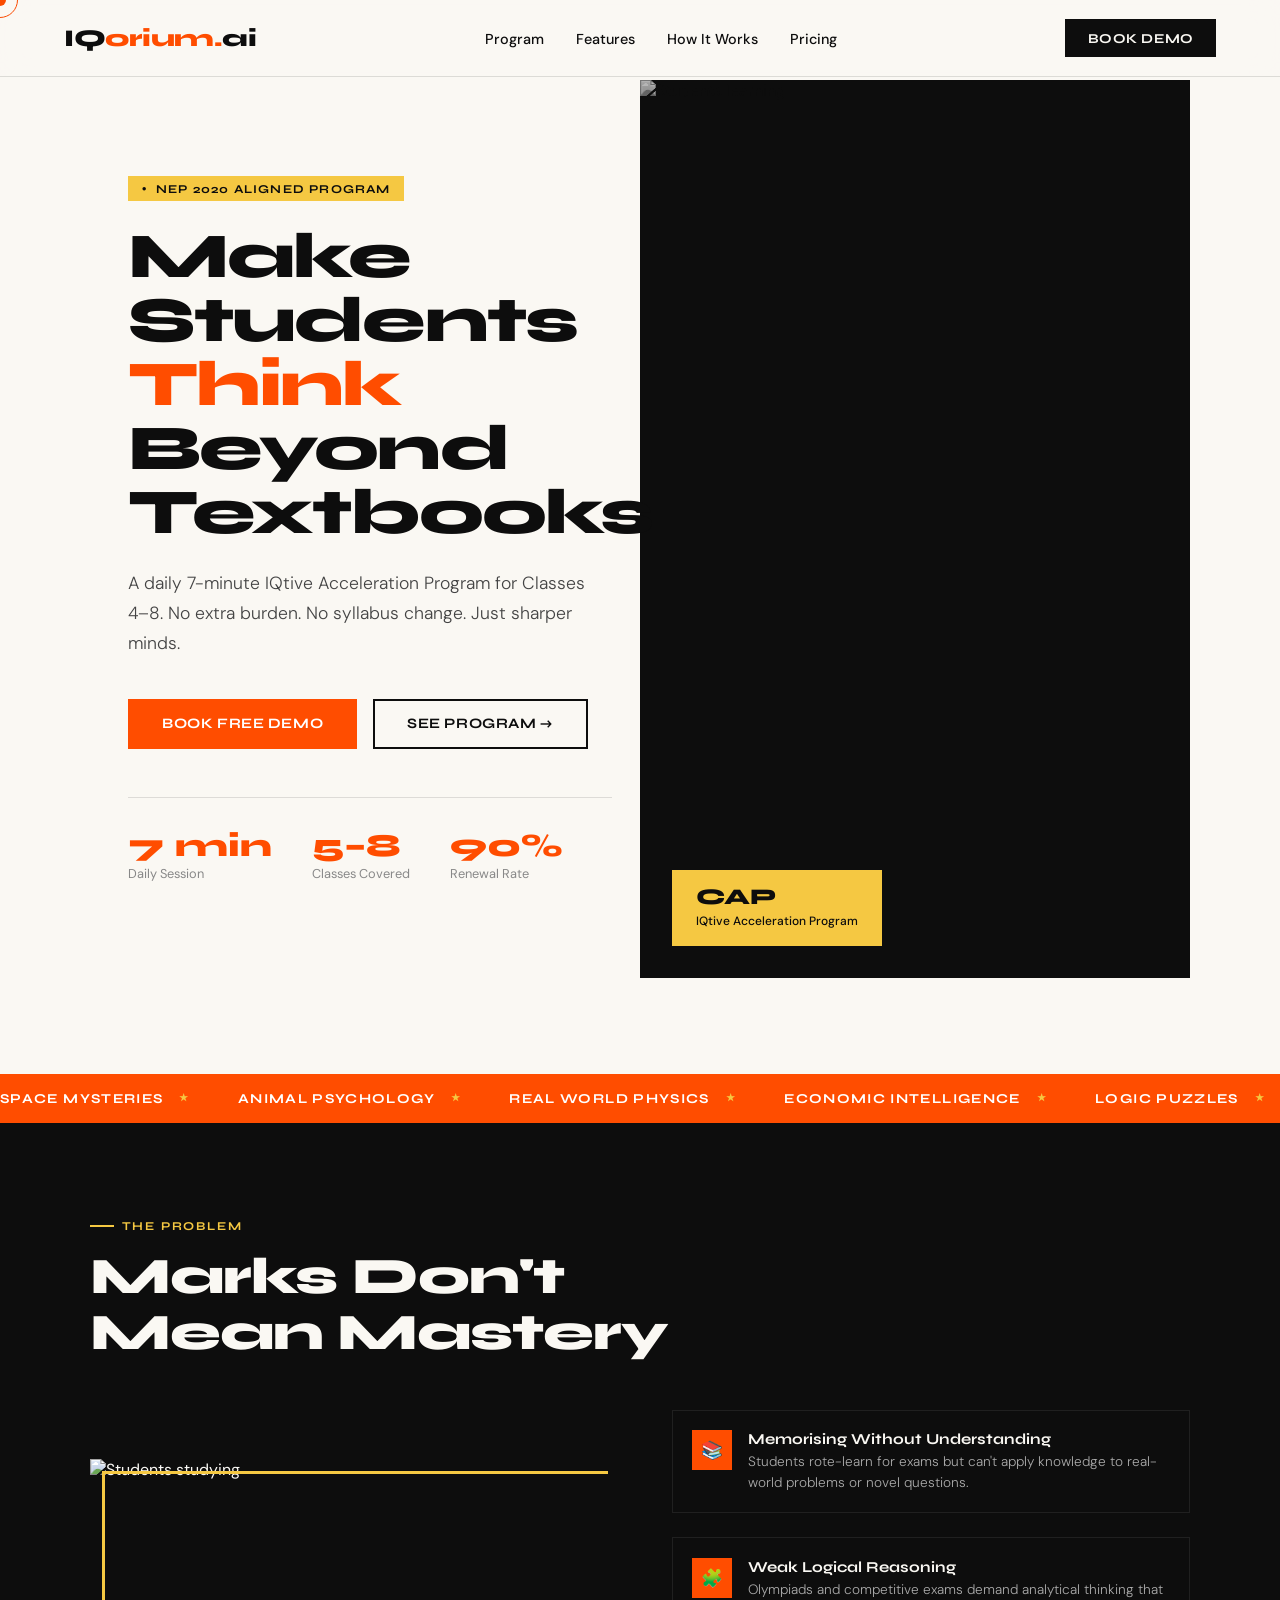
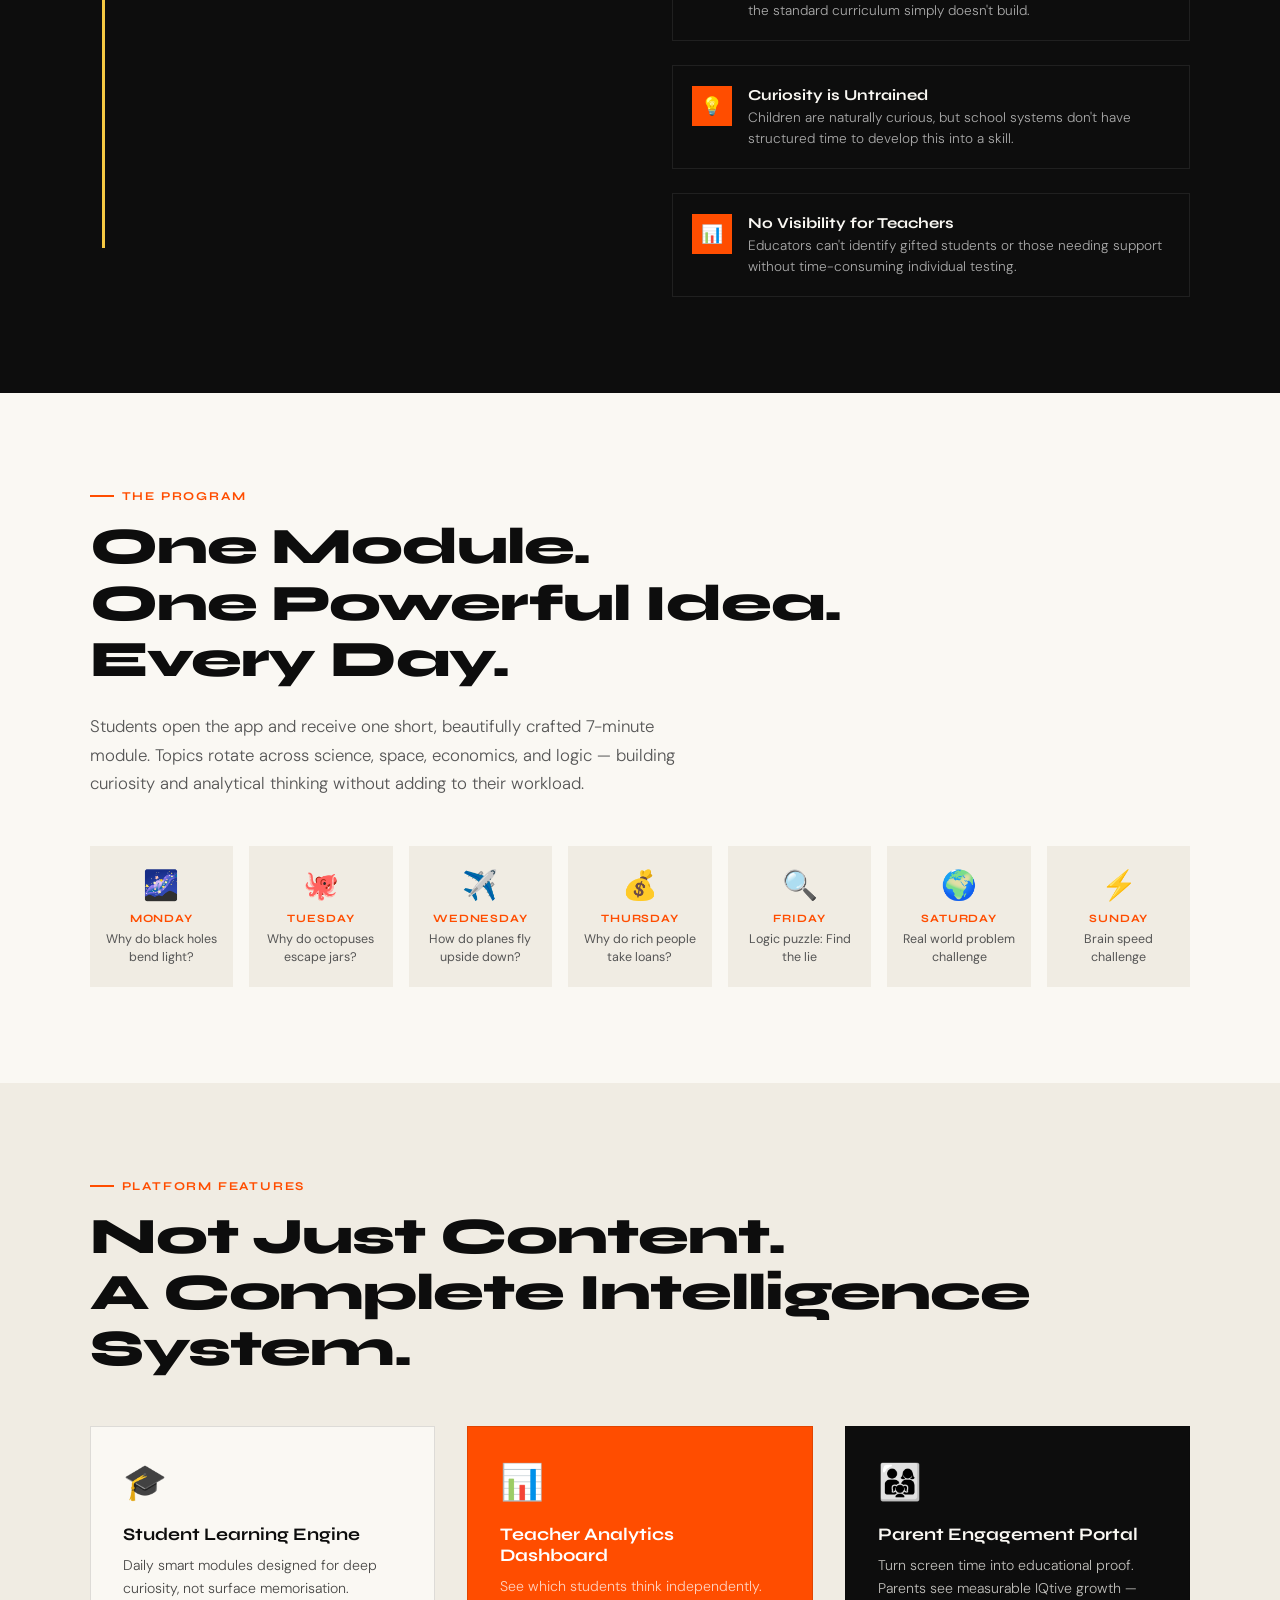
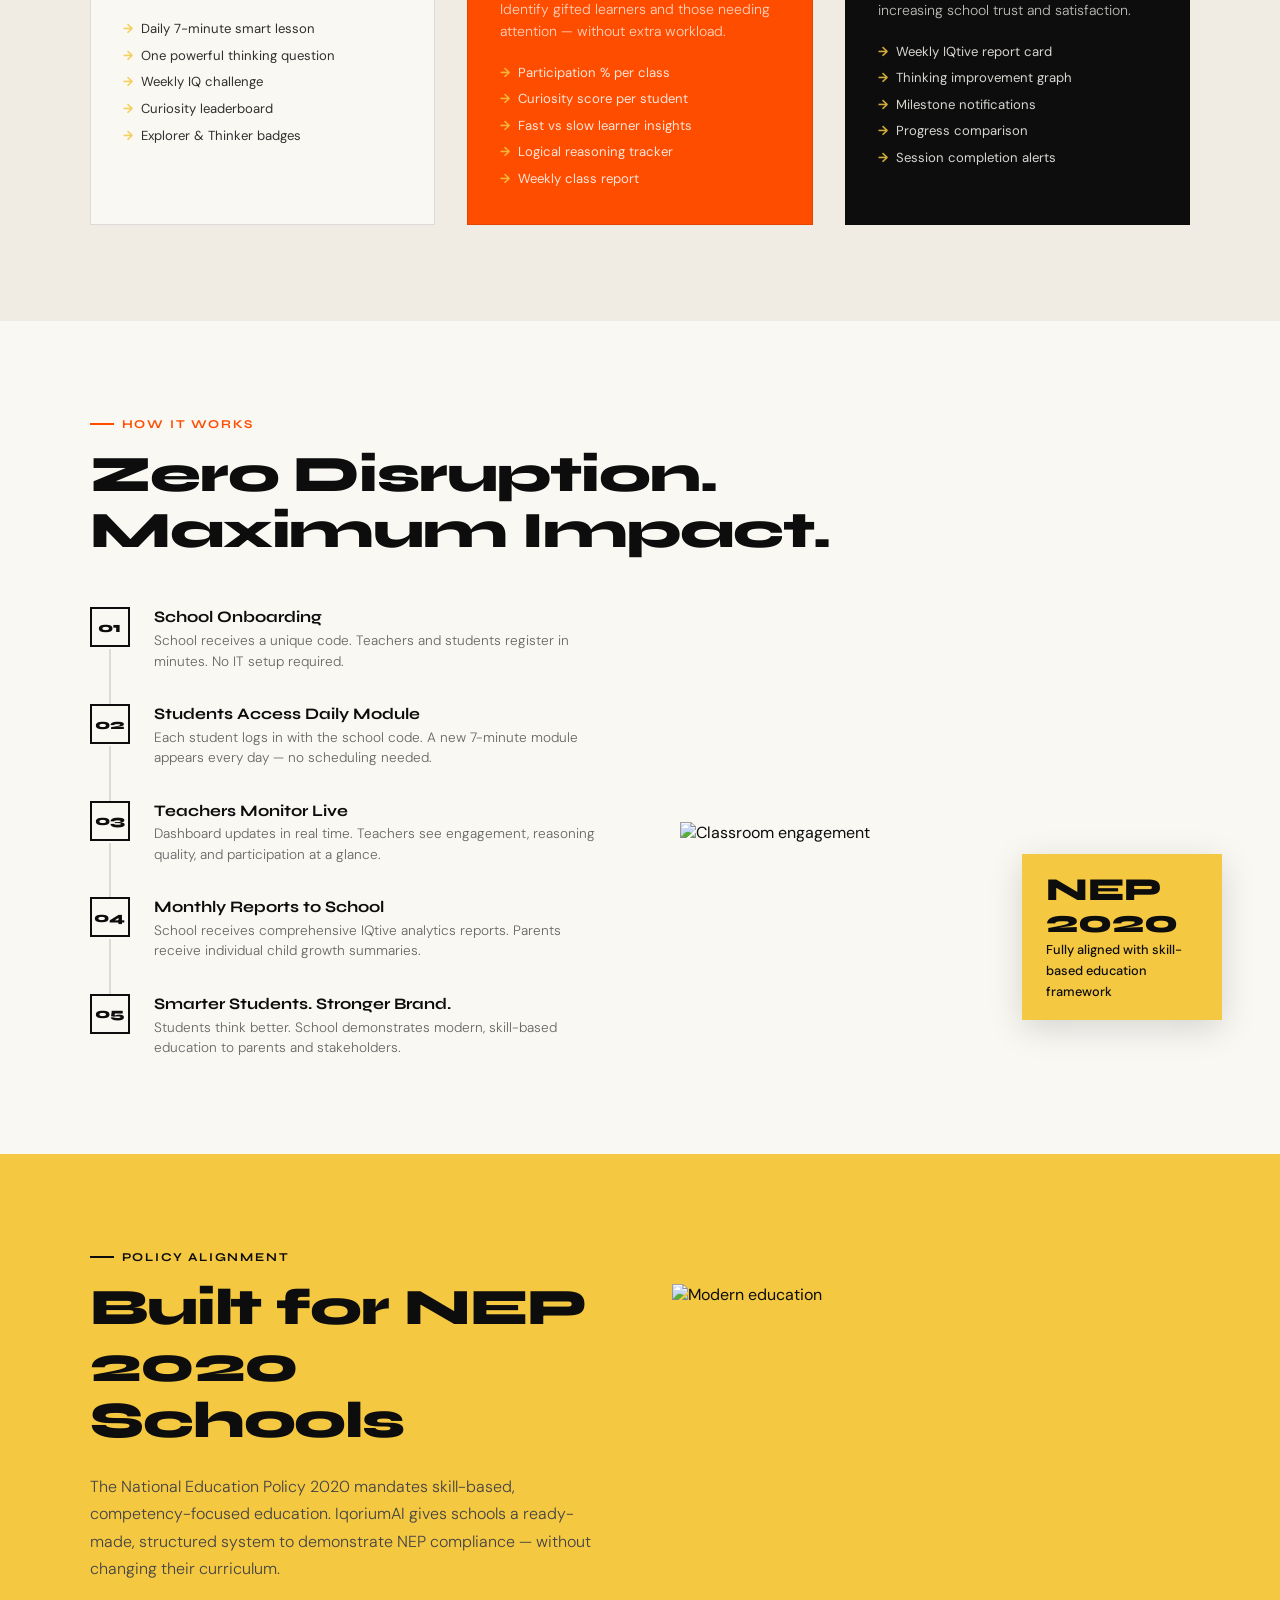
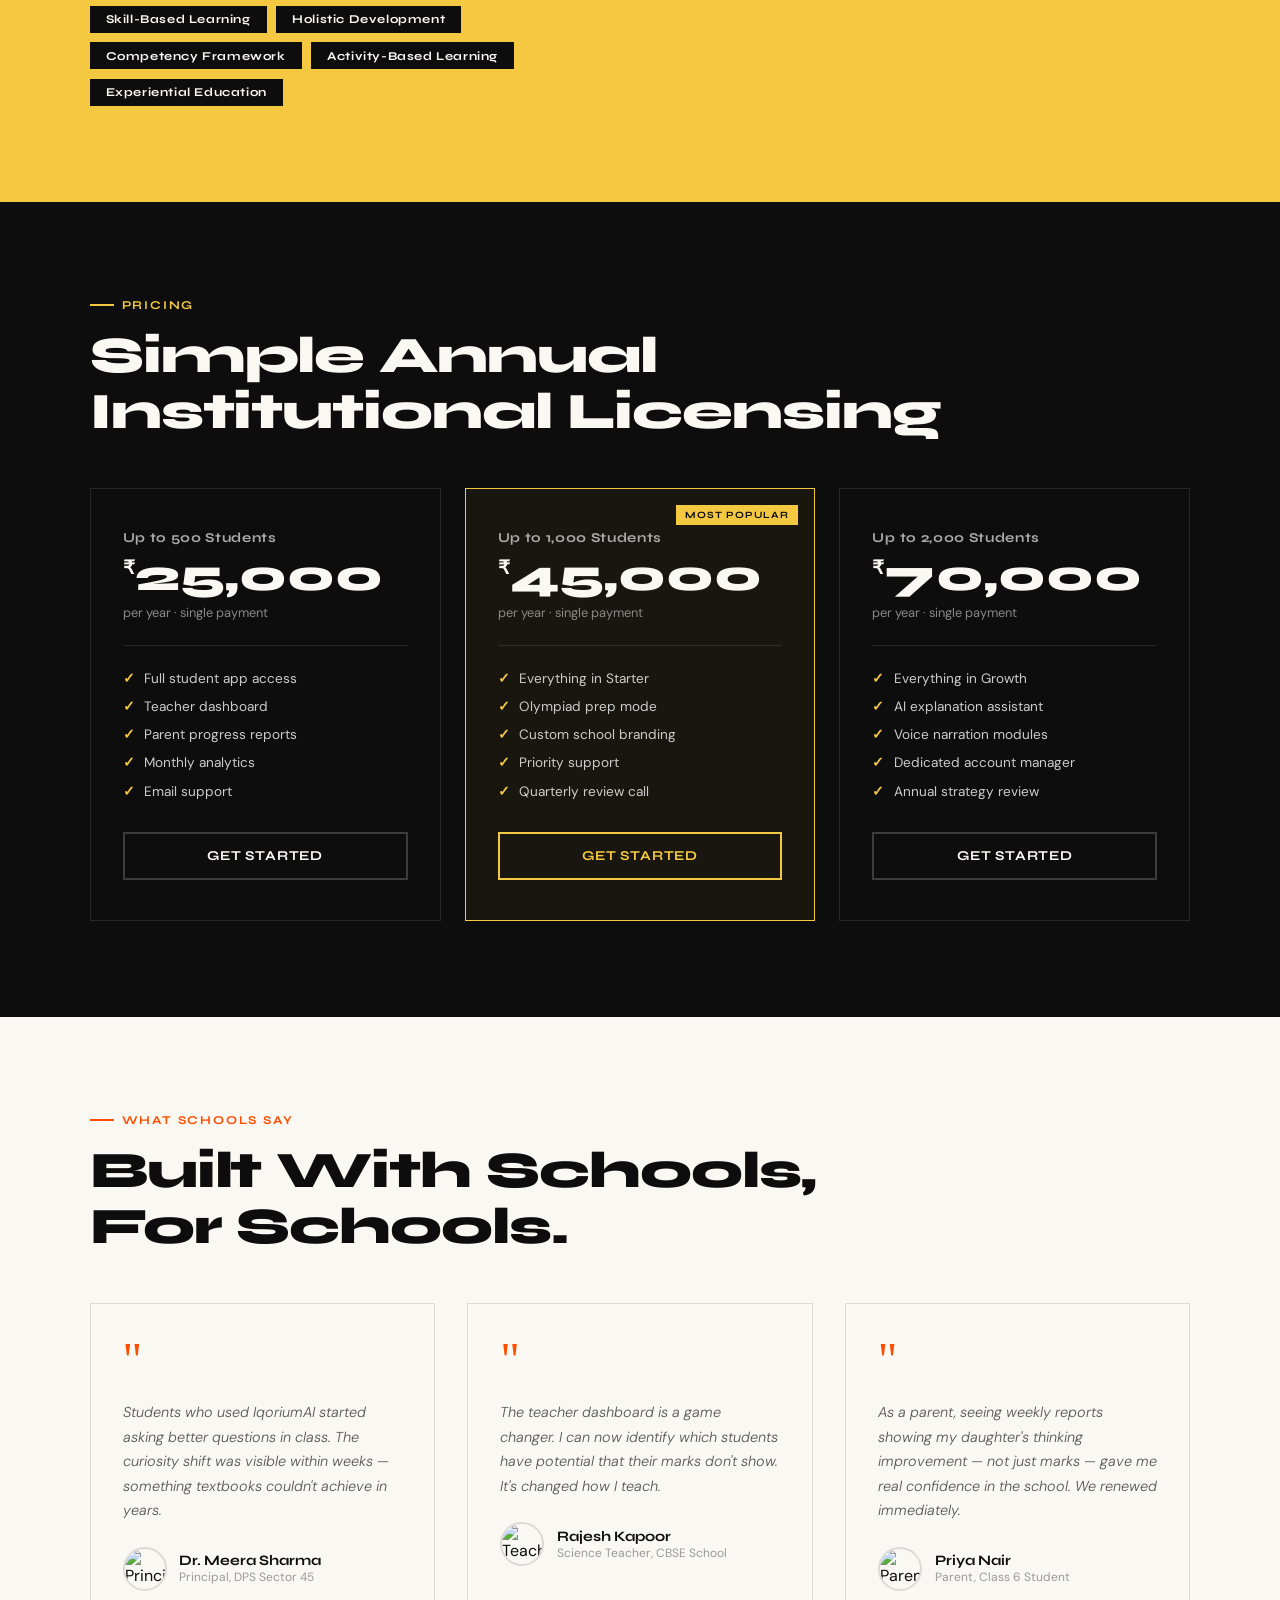
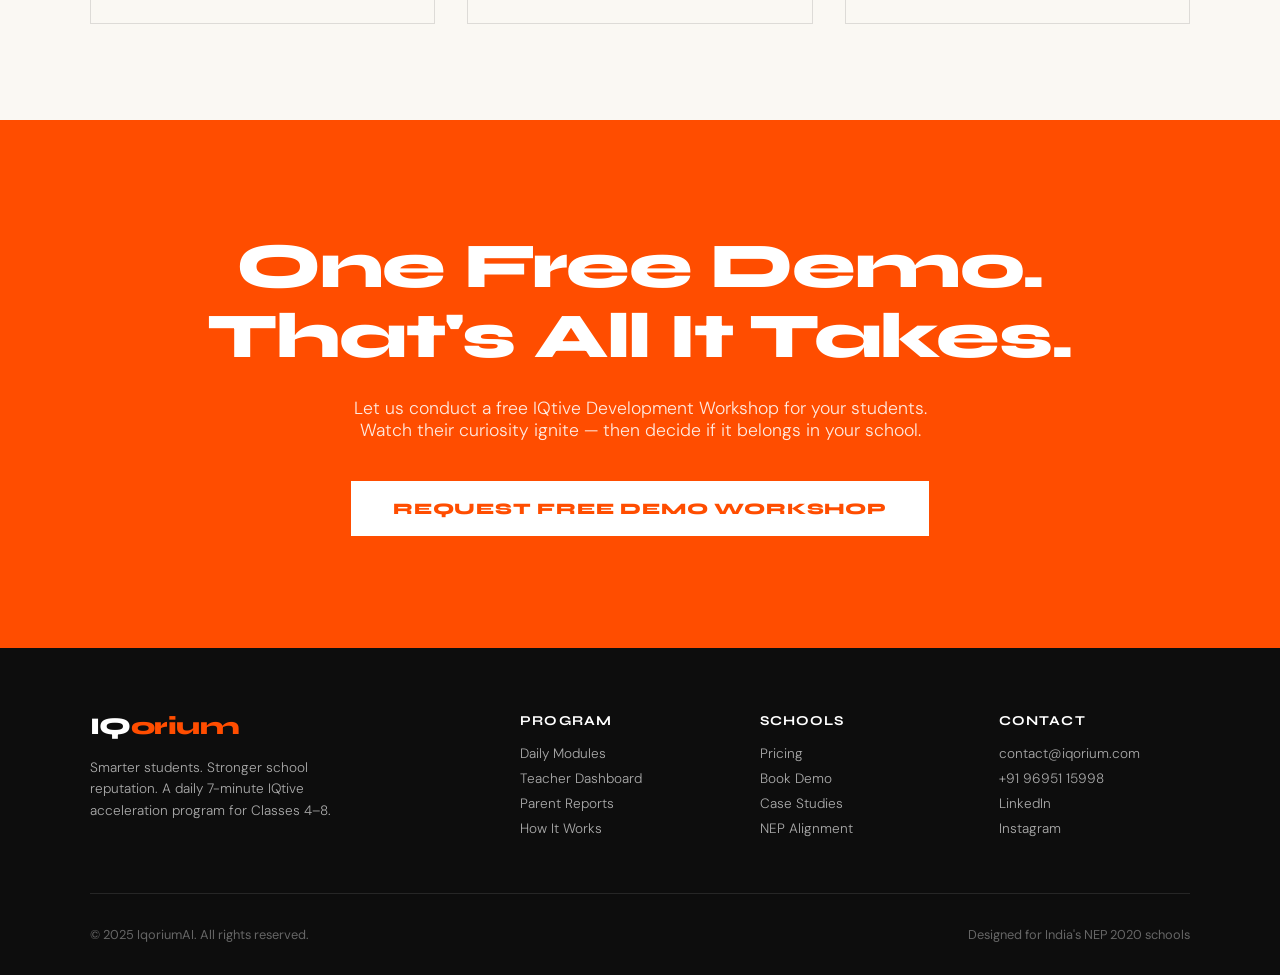
==== index.html @ b4cfc60b "Email and Phone number Commit" ====
<!doctype html>
<html lang="en">
  <head>
    <meta charset="UTF-8" />
    <meta name="viewport" content="width=device-width, initial-scale=1.0" />
    <title>IqoriumAI — IQtive Acceleration Program</title>
    <link
      href="https://fonts.googleapis.com/css2?family=Syne:wght@400;600;700;800&family=DM+Sans:ital,wght@0,300;0,400;0,500;1,300&display=swap"
      rel="stylesheet"
    />
    <link rel="stylesheet" href="style.css" />
  </head>
  <body>
    <!-- Cursor -->
    <div class="cursor" id="cursor"></div>
    <div class="cursor-ring" id="cursorRing"></div>

    <!-- NAV -->
    <nav>
      <div class="nav-logo">IQ<span>orium.</span>ai</div>
      <ul class="nav-links">
        <li><a href="#program">Program</a></li>
        <li><a href="#features">Features</a></li>
        <li><a href="#how">How It Works</a></li>
        <li><a href="#pricing">Pricing</a></li>
      </ul>
      <button
        class="nav-cta"
        onclick="
          scrollTo({
            top: document.getElementById('cta').offsetTop,
            behavior: 'smooth',
          })
        "
      >
        Book Demo
      </button>
      <div class="hamburger" id="hamburger">
        <span></span><span></span><span></span>
      </div>
    </nav>

    <!-- HERO -->
    <section class="hero">
      <div class="hero-left">
        <div class="hero-tag">NEP 2020 Aligned Program</div>
        <h1>Make Students <em>Think</em> Beyond Textbooks</h1>
        <p class="hero-sub">
          A daily 7-minute IQtive Acceleration Program for Classes 4–8. No extra
          burden. No syllabus change. Just sharper minds.
        </p>
        <div class="hero-actions">
          <a href="#cta" class="btn-primary">Book Free Demo</a>
          <a href="#program" class="btn-outline">See Program →</a>
        </div>
        <div class="hero-stats">
          <div>
            <div class="stat-num">7 min</div>
            <div class="stat-label">Daily Session</div>
          </div>
          <div>
            <div class="stat-num">5–8</div>
            <div class="stat-label">Classes Covered</div>
          </div>
          <div>
            <div class="stat-num">90%</div>
            <div class="stat-label">Renewal Rate</div>
          </div>
        </div>
      </div>
      <div class="hero-right">
        <img
          src="https://images.unsplash.com/photo-1503676260728-1c00da094a0b?w=900&q=80"
          alt="Students learning"
        />
        <div class="hero-badge">
          <strong>CAP</strong>
          <span>IQtive Acceleration Program</span>
        </div>
      </div>
    </section>

    <!-- MARQUEE -->
    <div class="marquee-wrap">
      <div class="marquee-track">
        <span class="marquee-item">Space Mysteries</span>
        <span class="marquee-item">Animal Psychology</span>
        <span class="marquee-item">Real World Physics</span>
        <span class="marquee-item">Economic Intelligence</span>
        <span class="marquee-item">Logic Puzzles</span>
        <span class="marquee-item">Brain Challenges</span>
        <span class="marquee-item">Curiosity Training</span>
        <span class="marquee-item">Critical Thinking</span>
        <span class="marquee-item">Space Mysteries</span>
        <span class="marquee-item">Animal Psychology</span>
        <span class="marquee-item">Real World Physics</span>
        <span class="marquee-item">Economic Intelligence</span>
        <span class="marquee-item">Logic Puzzles</span>
        <span class="marquee-item">Brain Challenges</span>
        <span class="marquee-item">Curiosity Training</span>
        <span class="marquee-item">Critical Thinking</span>
      </div>
    </div>

    <!-- PROBLEM -->
    <section class="problem">
      <div class="section-label">The Problem</div>
      <h2>Marks Don't<br />Mean Mastery</h2>
      <div class="problem-grid">
        <div class="problem-img reveal">
          <img
            src="https://images.unsplash.com/photo-1456513080510-7bf3a84b82f8?w=800&q=80"
            alt="Students studying"
          />
        </div>
        <div class="problem-points">
          <div class="problem-point reveal">
            <div class="pp-icon">📚</div>
            <div>
              <div class="pp-title">Memorising Without Understanding</div>
              <div class="pp-desc">
                Students rote-learn for exams but can't apply knowledge to
                real-world problems or novel questions.
              </div>
            </div>
          </div>
          <div class="problem-point reveal">
            <div class="pp-icon">🧩</div>
            <div>
              <div class="pp-title">Weak Logical Reasoning</div>
              <div class="pp-desc">
                Olympiads and competitive exams demand analytical thinking that
                the standard curriculum simply doesn't build.
              </div>
            </div>
          </div>
          <div class="problem-point reveal">
            <div class="pp-icon">💡</div>
            <div>
              <div class="pp-title">Curiosity is Untrained</div>
              <div class="pp-desc">
                Children are naturally curious, but school systems don't have
                structured time to develop this into a skill.
              </div>
            </div>
          </div>
          <div class="problem-point reveal">
            <div class="pp-icon">📊</div>
            <div>
              <div class="pp-title">No Visibility for Teachers</div>
              <div class="pp-desc">
                Educators can't identify gifted students or those needing
                support without time-consuming individual testing.
              </div>
            </div>
          </div>
        </div>
      </div>
    </section>

    <!-- PROGRAM -->
    <section id="program">
      <div class="section-label">The Program</div>
      <h2>One Module.<br />One Powerful Idea.<br />Every Day.</h2>
      <div class="program-intro">
        <p>
          Students open the app and receive one short, beautifully crafted
          7-minute module. Topics rotate across science, space, economics, and
          logic — building curiosity and analytical thinking without adding to
          their workload.
        </p>
      </div>
      <div class="week-grid">
        <div class="day-card reveal">
          <span class="day-emoji">🌌</span>
          <div class="day-name">Monday</div>
          <div class="day-topic">Why do black holes bend light?</div>
        </div>
        <div class="day-card reveal">
          <span class="day-emoji">🐙</span>
          <div class="day-name">Tuesday</div>
          <div class="day-topic">Why do octopuses escape jars?</div>
        </div>
        <div class="day-card reveal">
          <span class="day-emoji">✈️</span>
          <div class="day-name">Wednesday</div>
          <div class="day-topic">How do planes fly upside down?</div>
        </div>
        <div class="day-card reveal">
          <span class="day-emoji">💰</span>
          <div class="day-name">Thursday</div>
          <div class="day-topic">Why do rich people take loans?</div>
        </div>
        <div class="day-card reveal">
          <span class="day-emoji">🔍</span>
          <div class="day-name">Friday</div>
          <div class="day-topic">Logic puzzle: Find the lie</div>
        </div>
        <div class="day-card reveal">
          <span class="day-emoji">🌍</span>
          <div class="day-name">Saturday</div>
          <div class="day-topic">Real world problem challenge</div>
        </div>
        <div class="day-card reveal">
          <span class="day-emoji">⚡</span>
          <div class="day-name">Sunday</div>
          <div class="day-topic">Brain speed challenge</div>
        </div>
      </div>
    </section>

    <!-- FEATURES -->
    <section class="features" id="features">
      <div class="section-label">Platform Features</div>
      <h2>Not Just Content.<br />A Complete Intelligence System.</h2>
      <div class="features-grid">
        <div class="feature-card reveal">
          <span class="feature-icon">🎓</span>
          <div class="feature-title">Student Learning Engine</div>
          <div class="feature-desc">
            Daily smart modules designed for deep curiosity, not surface
            memorisation.
          </div>
          <ul class="feature-list">
            <li>Daily 7-minute smart lesson</li>
            <li>One powerful thinking question</li>
            <li>Weekly IQ challenge</li>
            <li>Curiosity leaderboard</li>
            <li>Explorer & Thinker badges</li>
          </ul>
        </div>
        <div class="feature-card accent-card reveal">
          <span class="feature-icon">📊</span>
          <div class="feature-title">Teacher Analytics Dashboard</div>
          <div class="feature-desc">
            See which students think independently. Identify gifted learners and
            those needing attention — without extra workload.
          </div>
          <ul class="feature-list">
            <li>Participation % per class</li>
            <li>Curiosity score per student</li>
            <li>Fast vs slow learner insights</li>
            <li>Logical reasoning tracker</li>
            <li>Weekly class report</li>
          </ul>
        </div>
        <div class="feature-card dark-card reveal">
          <span class="feature-icon">👨‍👩‍👧</span>
          <div class="feature-title">Parent Engagement Portal</div>
          <div class="feature-desc">
            Turn screen time into educational proof. Parents see measurable
            IQtive growth — increasing school trust and satisfaction.
          </div>
          <ul class="feature-list">
            <li>Weekly IQtive report card</li>
            <li>Thinking improvement graph</li>
            <li>Milestone notifications</li>
            <li>Progress comparison</li>
            <li>Session completion alerts</li>
          </ul>
        </div>
      </div>
    </section>

    <!-- HOW IT WORKS -->
    <section id="how">
      <div class="section-label">How It Works</div>
      <h2>Zero Disruption.<br />Maximum Impact.</h2>
      <div class="how-grid">
        <div class="steps">
          <div class="step reveal">
            <div class="step-num">01</div>
            <div class="step-content">
              <h3>School Onboarding</h3>
              <p>
                School receives a unique code. Teachers and students register in
                minutes. No IT setup required.
              </p>
            </div>
          </div>
          <div class="step reveal">
            <div class="step-num">02</div>
            <div class="step-content">
              <h3>Students Access Daily Module</h3>
              <p>
                Each student logs in with the school code. A new 7-minute module
                appears every day — no scheduling needed.
              </p>
            </div>
          </div>
          <div class="step reveal">
            <div class="step-num">03</div>
            <div class="step-content">
              <h3>Teachers Monitor Live</h3>
              <p>
                Dashboard updates in real time. Teachers see engagement,
                reasoning quality, and participation at a glance.
              </p>
            </div>
          </div>
          <div class="step reveal">
            <div class="step-num">04</div>
            <div class="step-content">
              <h3>Monthly Reports to School</h3>
              <p>
                School receives comprehensive IQtive analytics reports. Parents
                receive individual child growth summaries.
              </p>
            </div>
          </div>
          <div class="step reveal">
            <div class="step-num">05</div>
            <div class="step-content">
              <h3>Smarter Students. Stronger Brand.</h3>
              <p>
                Students think better. School demonstrates modern, skill-based
                education to parents and stakeholders.
              </p>
            </div>
          </div>
        </div>
        <div class="how-visual reveal">
          <img
            class="how-img"
            src="https://images.unsplash.com/photo-1509062522246-3755977927d7?w=700&q=80"
            alt="Classroom engagement"
          />
          <div class="how-card">
            <strong>NEP<br />2020</strong>
            <span>Fully aligned with skill-based education framework</span>
          </div>
        </div>
      </div>
    </section>

    <!-- NEP -->
    <section class="nep">
      <div class="nep-inner">
        <div>
          <div
            class="section-label"
            style="color: var(--ink); --accent: var(--ink)"
          >
            Policy Alignment
          </div>
          <h2>Built for NEP 2020 Schools</h2>
          <p>
            The National Education Policy 2020 mandates skill-based,
            competency-focused education. IqoriumAI gives schools a ready-made,
            structured system to demonstrate NEP compliance — without changing
            their curriculum.
          </p>
          <div class="nep-tags">
            <span class="nep-tag">Skill-Based Learning</span>
            <span class="nep-tag">Holistic Development</span>
            <span class="nep-tag">Competency Framework</span>
            <span class="nep-tag">Activity-Based Learning</span>
            <span class="nep-tag">Experiential Education</span>
          </div>
        </div>
        <div class="nep-img reveal">
          <img
            src="https://images.unsplash.com/photo-1580582932707-520aed937b7b?w=800&q=80"
            alt="Modern education"
          />
        </div>
      </div>
    </section>

    <!-- PRICING -->
    <section class="pricing" id="pricing">
      <div class="section-label">Pricing</div>
      <h2>Simple Annual<br />Institutional Licensing</h2>
      <div class="pricing-grid">
        <div class="price-card reveal">
          <div class="price-students">Up to 500 Students</div>
          <div class="price-amount"><sup>₹</sup>25,000</div>
          <div class="price-year">per year · single payment</div>
          <div class="price-divider"></div>
          <ul class="price-features">
            <li>Full student app access</li>
            <li>Teacher dashboard</li>
            <li>Parent progress reports</li>
            <li>Monthly analytics</li>
            <li>Email support</li>
          </ul>
          <a href="#cta" class="price-cta">Get Started</a>
        </div>
        <div class="price-card featured reveal">
          <div class="price-students">Up to 1,000 Students</div>
          <div class="price-amount"><sup>₹</sup>45,000</div>
          <div class="price-year">per year · single payment</div>
          <div class="price-divider"></div>
          <ul class="price-features">
            <li>Everything in Starter</li>
            <li>Olympiad prep mode</li>
            <li>Custom school branding</li>
            <li>Priority support</li>
            <li>Quarterly review call</li>
          </ul>
          <a href="#cta" class="price-cta">Get Started</a>
        </div>
        <div class="price-card reveal">
          <div class="price-students">Up to 2,000 Students</div>
          <div class="price-amount"><sup>₹</sup>70,000</div>
          <div class="price-year">per year · single payment</div>
          <div class="price-divider"></div>
          <ul class="price-features">
            <li>Everything in Growth</li>
            <li>AI explanation assistant</li>
            <li>Voice narration modules</li>
            <li>Dedicated account manager</li>
            <li>Annual strategy review</li>
          </ul>
          <a href="#cta" class="price-cta">Get Started</a>
        </div>
      </div>
    </section>

    <!-- TESTIMONIALS -->
    <section class="testimonials">
      <div class="section-label">What Schools Say</div>
      <h2>Built With Schools,<br />For Schools.</h2>
      <div class="test-grid">
        <div class="test-card reveal">
          <div class="test-quote">"</div>
          <p class="test-text">
            Students who used IqoriumAI started asking better questions in
            class. The curiosity shift was visible within weeks — something
            textbooks couldn't achieve in years.
          </p>
          <div class="test-author">
            <div class="test-avatar">
              <img
                src="https://images.unsplash.com/photo-1494790108755-2616b612b04c?w=100&q=80"
                alt="Principal"
              />
            </div>
            <div>
              <div class="test-name">Dr. Meera Sharma</div>
              <div class="test-role">Principal, DPS Sector 45</div>
            </div>
          </div>
        </div>
        <div class="test-card reveal">
          <div class="test-quote">"</div>
          <p class="test-text">
            The teacher dashboard is a game changer. I can now identify which
            students have potential that their marks don't show. It's changed
            how I teach.
          </p>
          <div class="test-author">
            <div class="test-avatar">
              <img
                src="https://images.unsplash.com/photo-1607990281513-2c110a25bd8c?w=100&q=80"
                alt="Teacher"
              />
            </div>
            <div>
              <div class="test-name">Rajesh Kapoor</div>
              <div class="test-role">Science Teacher, CBSE School</div>
            </div>
          </div>
        </div>
        <div class="test-card reveal">
          <div class="test-quote">"</div>
          <p class="test-text">
            As a parent, seeing weekly reports showing my daughter's thinking
            improvement — not just marks — gave me real confidence in the
            school. We renewed immediately.
          </p>
          <div class="test-author">
            <div class="test-avatar">
              <img
                src="https://images.unsplash.com/photo-1508214751196-bcfd4ca60f91?w=100&q=80"
                alt="Parent"
              />
            </div>
            <div>
              <div class="test-name">Priya Nair</div>
              <div class="test-role">Parent, Class 6 Student</div>
            </div>
          </div>
        </div>
      </div>
    </section>

    <!-- CTA -->
    <section class="cta-section" id="cta">
      <h2>One Free Demo.<br />That's All It Takes.</h2>
      <p>
        Let us conduct a free IQtive Development Workshop for your students.
        Watch their curiosity ignite — then decide if it belongs in your school.
      </p>
      <a
        href="mailto:hello@IqoriumAI.in?subject=Free Demo Workshop Request"
        class="btn-white"
        >Request Free Demo Workshop</a
      >
    </section>

    <!-- FOOTER -->
    <footer>
      <div class="footer-top">
        <div class="footer-brand">
          <div class="nav-logo" style="color: #fff">
            IQ<span style="color: var(--accent)">orium</span>
          </div>
          <p>
            Smarter students. Stronger school reputation. A daily 7-minute
            IQtive acceleration program for Classes 4–8.
          </p>
        </div>
        <div class="footer-col">
          <h4>Program</h4>
          <a href="#program">Daily Modules</a>
          <a href="#features">Teacher Dashboard</a>
          <a href="#features">Parent Reports</a>
          <a href="#how">How It Works</a>
        </div>
        <div class="footer-col">
          <h4>Schools</h4>
          <a href="#pricing">Pricing</a>
          <a href="#cta">Book Demo</a>
          <a href="#">Case Studies</a>
          <a href="#">NEP Alignment</a>
        </div>
        <div class="footer-col">
          <h4>Contact</h4>
          <a href="mailto:hello@IqoriumAI.in">contact@iqorium.com</a>
          <a href="tel:+919999999999">+91 96951 15998</a>
          <a href="#">LinkedIn</a>
          <a href="#">Instagram</a>
        </div>
      </div>
      <div class="footer-bottom">
        <span>© 2025 IqoriumAI. All rights reserved.</span>
        <span>Designed for India's NEP 2020 schools</span>
      </div>
    </footer>

    <script src="main.js"></script>
  </body>
</html>
---- style.css ----
:root {
  --ink: #0d0d0d;
  --paper: #faf8f3;
  --accent: #ff4d00;
  --gold: #f5c842;
  --sky: #c8e8ff;
  --mid: #4a3f6b;
  --soft: #f0ece3;
  --border: rgba(13, 13, 13, 0.12);
}

*,
*::before,
*::after {
  box-sizing: border-box;
  margin: 0;
  padding: 0;
}

html {
  scroll-behavior: smooth;
}

body {
  font-family: "DM Sans", sans-serif;
  background: var(--paper);
  color: var(--ink);
  overflow-x: hidden;
}

/* ─── CURSOR ─── */
.cursor {
  width: 12px;
  height: 12px;
  background: var(--accent);
  border-radius: 50%;
  position: fixed;
  top: 0;
  left: 0;
  pointer-events: none;
  z-index: 9999;
  transition:
    transform 0.15s ease,
    width 0.2s,
    height 0.2s;
  mix-blend-mode: multiply;
}
.cursor-ring {
  width: 36px;
  height: 36px;
  border: 1.5px solid var(--accent);
  border-radius: 50%;
  position: fixed;
  top: 0;
  left: 0;
  pointer-events: none;
  z-index: 9998;
  transition: transform 0.35s ease;
  mix-blend-mode: multiply;
}

/* ─── NAV ─── */
nav {
  position: fixed;
  top: 0;
  left: 0;
  right: 0;
  z-index: 100;
  display: flex;
  align-items: center;
  justify-content: space-between;
  padding: 1.2rem 5%;
  background: rgba(250, 248, 243, 0.88);
  backdrop-filter: blur(16px);
  border-bottom: 1px solid var(--border);
}
.nav-logo {
  font-family: "Syne", sans-serif;
  font-weight: 800;
  font-size: 1.5rem;
  letter-spacing: -0.02em;
}
.nav-logo span {
  color: var(--accent);
}
.nav-links {
  display: flex;
  gap: 2rem;
  list-style: none;
}
.nav-links a {
  text-decoration: none;
  color: var(--ink);
  font-size: 0.9rem;
  font-weight: 500;
  transition: color 0.2s;
}
.nav-links a:hover {
  color: var(--accent);
}
.nav-cta {
  background: var(--ink);
  color: var(--paper);
  border: none;
  padding: 0.65rem 1.4rem;
  font-family: "Syne", sans-serif;
  font-weight: 700;
  font-size: 0.85rem;
  letter-spacing: 0.04em;
  cursor: pointer;
  text-transform: uppercase;
  transition:
    background 0.2s,
    transform 0.2s;
}
.nav-cta:hover {
  background: var(--accent);
  transform: translateY(-1px);
}
.hamburger {
  display: none;
  flex-direction: column;
  gap: 5px;
  cursor: pointer;
}
.hamburger span {
  width: 24px;
  height: 2px;
  background: var(--ink);
  transition: 0.3s;
}

/* ─── HERO ─── */
.hero {
  min-height: 100vh;
  display: grid;
  grid-template-columns: 1fr 1fr;
  gap: 0;
  padding-top: 80px;
  overflow: hidden;
  position: relative;
}
.hero-left {
  display: flex;
  flex-direction: column;
  justify-content: center;
  padding: 6rem 5% 6rem 7%;
  position: relative;
  z-index: 2;
}
.hero-tag {
  display: inline-flex;
  align-items: center;
  gap: 0.5rem;
  background: var(--gold);
  padding: 0.35rem 0.85rem;
  font-family: "Syne", sans-serif;
  font-size: 0.75rem;
  font-weight: 700;
  letter-spacing: 0.1em;
  text-transform: uppercase;
  margin-bottom: 1.5rem;
  width: fit-content;
}
.hero-tag::before {
  content: "●";
  font-size: 0.5rem;
}
h1 {
  font-family: "Syne", sans-serif;
  font-weight: 800;
  font-size: clamp(2.8rem, 5vw, 5rem);
  line-height: 1;
  letter-spacing: -0.03em;
  margin-bottom: 1.5rem;
}
h1 em {
  color: var(--accent);
  font-style: normal;
}
.hero-sub {
  font-size: 1.1rem;
  line-height: 1.7;
  color: #444;
  max-width: 480px;
  margin-bottom: 2.5rem;
  font-weight: 300;
}
.hero-actions {
  display: flex;
  gap: 1rem;
  flex-wrap: wrap;
}
.btn-primary {
  background: var(--accent);
  color: #fff;
  border: 2px solid var(--accent);
  padding: 0.9rem 2rem;
  font-family: "Syne", sans-serif;
  font-weight: 700;
  font-size: 0.9rem;
  letter-spacing: 0.04em;
  text-transform: uppercase;
  cursor: pointer;
  transition: all 0.2s;
  text-decoration: none;
  display: inline-block;
}
.btn-primary:hover {
  background: transparent;
  color: var(--accent);
  transform: translateY(-2px);
}
.btn-outline {
  background: transparent;
  color: var(--ink);
  border: 2px solid var(--ink);
  padding: 0.9rem 2rem;
  font-family: "Syne", sans-serif;
  font-weight: 700;
  font-size: 0.9rem;
  letter-spacing: 0.04em;
  text-transform: uppercase;
  cursor: pointer;
  transition: all 0.2s;
  text-decoration: none;
  display: inline-block;
}
.btn-outline:hover {
  background: var(--ink);
  color: var(--paper);
}
.hero-stats {
  display: flex;
  gap: 2.5rem;
  margin-top: 3rem;
  padding-top: 2rem;
  border-top: 1px solid var(--border);
}
.stat-num {
  font-family: "Syne", sans-serif;
  font-weight: 800;
  font-size: 2rem;
  color: var(--accent);
  line-height: 1;
}
.stat-label {
  font-size: 0.8rem;
  color: #888;
  margin-top: 0.2rem;
  font-weight: 400;
}

.hero-right {
  position: relative;
  overflow: hidden;
  background: var(--ink);
}
.hero-right img {
  width: 100%;
  height: 100%;
  object-fit: cover;
  opacity: 0.7;
  mix-blend-mode: luminosity;
}
.hero-right::before {
  content: "";
  position: absolute;
  inset: 0;
  background: linear-gradient(135deg, var(--accent) 33 0%, transparent 60%);
  z-index: 1;
}
.hero-badge {
  position: absolute;
  bottom: 2rem;
  left: 2rem;
  background: var(--gold);
  padding: 1rem 1.5rem;
  z-index: 2;
  animation: float 3s ease-in-out infinite;
}
.hero-badge strong {
  font-family: "Syne", sans-serif;
  font-size: 1.4rem;
  font-weight: 800;
  display: block;
  line-height: 1;
}
.hero-badge span {
  font-size: 0.75rem;
  font-weight: 500;
}
@keyframes float {
  0%,
  100% {
    transform: translateY(0);
  }
  50% {
    transform: translateY(-8px);
  }
}

/* ─── MARQUEE ─── */
.marquee-wrap {
  background: var(--accent);
  padding: 1rem 0;
  overflow: hidden;
}
.marquee-track {
  display: flex;
  gap: 3rem;
  white-space: nowrap;
  animation: marquee 18s linear infinite;
}
.marquee-item {
  font-family: "Syne", sans-serif;
  font-weight: 700;
  font-size: 0.85rem;
  letter-spacing: 0.1em;
  text-transform: uppercase;
  color: #fff;
  display: flex;
  align-items: center;
  gap: 1rem;
  flex-shrink: 0;
}
.marquee-item::after {
  content: "★";
  font-size: 0.6rem;
  color: var(--gold);
}
@keyframes marquee {
  0% {
    transform: translateX(0);
  }
  100% {
    transform: translateX(-50%);
  }
}

/* ─── SECTIONS COMMON ─── */
section {
  padding: 6rem 7%;
}
.section-label {
  font-family: "Syne", sans-serif;
  font-size: 0.75rem;
  font-weight: 700;
  letter-spacing: 0.15em;
  text-transform: uppercase;
  color: var(--accent);
  margin-bottom: 1rem;
  display: flex;
  align-items: center;
  gap: 0.5rem;
}
.section-label::before {
  content: "";
  width: 24px;
  height: 2px;
  background: var(--accent);
}
h2 {
  font-family: "Syne", sans-serif;
  font-weight: 800;
  font-size: clamp(2rem, 4vw, 3.2rem);
  line-height: 1.1;
  letter-spacing: -0.02em;
  margin-bottom: 1.5rem;
}

/* ─── PROBLEM ─── */
.problem {
  background: var(--ink);
  color: var(--paper);
}
.problem h2 {
  color: var(--paper);
}
.problem .section-label {
  color: var(--gold);
}
.problem .section-label::before {
  background: var(--gold);
}
.problem-grid {
  display: grid;
  grid-template-columns: 1fr 1fr;
  gap: 4rem;
  align-items: center;
  margin-top: 3rem;
}
.problem-img {
  position: relative;
  aspect-ratio: 4/3;
  overflow: hidden;
}
.problem-img img {
  width: 100%;
  height: 100%;
  object-fit: cover;
  filter: grayscale(30%);
  transition: transform 0.5s ease;
}
.problem-img:hover img {
  transform: scale(1.04);
}
.problem-img::after {
  content: "";
  position: absolute;
  inset: 0;
  border: 3px solid var(--gold);
  transform: translate(12px, 12px);
  pointer-events: none;
}
.problem-points {
  display: flex;
  flex-direction: column;
  gap: 1.5rem;
}
.problem-point {
  display: flex;
  gap: 1rem;
  align-items: flex-start;
  padding: 1.2rem;
  border: 1px solid rgba(255, 255, 255, 0.08);
  transition:
    border-color 0.3s,
    transform 0.3s;
}
.problem-point:hover {
  border-color: var(--accent);
  transform: translateX(6px);
}
.pp-icon {
  width: 40px;
  height: 40px;
  flex-shrink: 0;
  background: var(--accent);
  display: flex;
  align-items: center;
  justify-content: center;
  font-size: 1.1rem;
}
.pp-title {
  font-family: "Syne", sans-serif;
  font-weight: 700;
  font-size: 0.95rem;
  margin-bottom: 0.3rem;
}
.pp-desc {
  font-size: 0.85rem;
  color: #aaa;
  line-height: 1.5;
  font-weight: 300;
}

/* ─── PROGRAM ─── */
.program-intro {
  max-width: 600px;
  margin-bottom: 3rem;
}
.program-intro p {
  font-size: 1.05rem;
  color: #555;
  line-height: 1.7;
  font-weight: 300;
}
.week-grid {
  display: grid;
  grid-template-columns: repeat(7, 1fr);
  gap: 1rem;
}
.day-card {
  background: var(--soft);
  padding: 1.2rem 0.8rem;
  text-align: center;
  border: 1px solid transparent;
  cursor: default;
  transition: all 0.3s;
  position: relative;
  overflow: hidden;
}
.day-card::before {
  content: "";
  position: absolute;
  bottom: 0;
  left: 0;
  right: 0;
  height: 3px;
  background: var(--accent);
  transform: scaleX(0);
  transform-origin: left;
  transition: transform 0.3s;
}
.day-card:hover {
  border-color: var(--accent);
  transform: translateY(-4px);
  box-shadow: 0 8px 24px rgba(255, 77, 0, 0.12);
}
.day-card:hover::before {
  transform: scaleX(1);
}
.day-emoji {
  font-size: 1.8rem;
  margin-bottom: 0.5rem;
  display: block;
}
.day-name {
  font-family: "Syne", sans-serif;
  font-weight: 700;
  font-size: 0.7rem;
  letter-spacing: 0.08em;
  text-transform: uppercase;
  color: var(--accent);
  margin-bottom: 0.4rem;
}
.day-topic {
  font-size: 0.78rem;
  color: #555;
  line-height: 1.4;
  font-weight: 400;
}

/* ─── FEATURES ─── */
.features {
  background: var(--soft);
}
.features-grid {
  display: grid;
  grid-template-columns: 1fr 1fr 1fr;
  gap: 2rem;
  margin-top: 3rem;
}
.feature-card {
  background: var(--paper);
  padding: 2rem;
  border: 1px solid var(--border);
  position: relative;
  overflow: hidden;
  transition:
    transform 0.3s,
    box-shadow 0.3s;
}
.feature-card:hover {
  transform: translateY(-6px);
  box-shadow: 0 16px 40px rgba(0, 0, 0, 0.1);
}
.feature-card.accent-card {
  background: var(--accent);
  color: #fff;
}
.feature-card.dark-card {
  background: var(--ink);
  color: var(--paper);
}
.feature-icon {
  font-size: 2.2rem;
  margin-bottom: 1.2rem;
  display: block;
}
.feature-title {
  font-family: "Syne", sans-serif;
  font-weight: 700;
  font-size: 1.1rem;
  margin-bottom: 0.6rem;
}
.feature-desc {
  font-size: 0.88rem;
  line-height: 1.6;
  opacity: 0.75;
  font-weight: 300;
}
.feature-list {
  list-style: none;
  margin-top: 1rem;
}
.feature-list li {
  font-size: 0.82rem;
  padding: 0.3rem 0;
  display: flex;
  gap: 0.5rem;
  align-items: center;
  opacity: 0.85;
}
.feature-list li::before {
  content: "→";
  color: var(--gold);
  font-weight: 700;
}

/* ─── HOW IT WORKS ─── */
.how-grid {
  display: grid;
  grid-template-columns: 1fr 1fr;
  gap: 5rem;
  align-items: center;
  margin-top: 3rem;
}
.steps {
  display: flex;
  flex-direction: column;
  gap: 2rem;
}
.step {
  display: flex;
  gap: 1.5rem;
  align-items: flex-start;
  position: relative;
}
.step:not(:last-child)::after {
  content: "";
  position: absolute;
  left: 19px;
  top: 42px;
  width: 2px;
  height: calc(100% + 1rem);
  background: var(--border);
}
.step-num {
  width: 40px;
  height: 40px;
  flex-shrink: 0;
  border: 2px solid var(--ink);
  display: flex;
  align-items: center;
  justify-content: center;
  font-family: "Syne", sans-serif;
  font-weight: 800;
  font-size: 0.9rem;
  background: var(--paper);
  z-index: 1;
  transition:
    background 0.3s,
    color 0.3s;
}
.step:hover .step-num {
  background: var(--accent);
  border-color: var(--accent);
  color: #fff;
}
.step-content h3 {
  font-family: "Syne", sans-serif;
  font-weight: 700;
  font-size: 1rem;
  margin-bottom: 0.3rem;
}
.step-content p {
  font-size: 0.85rem;
  color: #666;
  line-height: 1.5;
  font-weight: 300;
}
.how-visual {
  position: relative;
}
.how-img {
  width: 100%;
  aspect-ratio: 3/4;
  object-fit: cover;
}
.how-card {
  position: absolute;
  top: 2rem;
  right: -2rem;
  background: var(--gold);
  padding: 1.2rem 1.5rem;
  max-width: 200px;
  box-shadow: 0 8px 32px rgba(0, 0, 0, 0.15);
}
.how-card strong {
  font-family: "Syne", sans-serif;
  font-size: 2rem;
  font-weight: 800;
  display: block;
  line-height: 1;
}
.how-card span {
  font-size: 0.8rem;
  font-weight: 500;
}

/* ─── PRICING ─── */
.pricing {
  background: var(--ink);
  color: var(--paper);
}
.pricing h2 {
  color: var(--paper);
}
.pricing .section-label {
  color: var(--gold);
}
.pricing .section-label::before {
  background: var(--gold);
}
.pricing-grid {
  display: grid;
  grid-template-columns: repeat(3, 1fr);
  gap: 1.5rem;
  margin-top: 3rem;
}
.price-card {
  border: 1px solid rgba(255, 255, 255, 0.1);
  padding: 2.5rem 2rem;
  transition:
    border-color 0.3s,
    transform 0.3s;
  position: relative;
  overflow: hidden;
}
.price-card:hover {
  border-color: var(--accent);
  transform: translateY(-4px);
}
.price-card.featured {
  border-color: var(--gold);
  background: rgba(245, 200, 66, 0.05);
}
.price-card.featured::before {
  content: "MOST POPULAR";
  position: absolute;
  top: 1rem;
  right: 1rem;
  background: var(--gold);
  color: var(--ink);
  font-family: "Syne", sans-serif;
  font-weight: 700;
  font-size: 0.6rem;
  letter-spacing: 0.1em;
  padding: 0.25rem 0.6rem;
}
.price-students {
  font-family: "Syne", sans-serif;
  font-weight: 700;
  font-size: 0.85rem;
  letter-spacing: 0.05em;
  color: #aaa;
  margin-bottom: 0.5rem;
}
.price-amount {
  font-family: "Syne", sans-serif;
  font-weight: 800;
  font-size: 2.8rem;
  line-height: 1;
  margin-bottom: 0.3rem;
}
.price-amount sup {
  font-size: 1.2rem;
  vertical-align: super;
}
.price-year {
  font-size: 0.8rem;
  color: #888;
  margin-bottom: 1.5rem;
}
.price-divider {
  height: 1px;
  background: rgba(255, 255, 255, 0.1);
  margin: 1.5rem 0;
}
.price-features {
  list-style: none;
  display: flex;
  flex-direction: column;
  gap: 0.7rem;
}
.price-features li {
  font-size: 0.85rem;
  color: #ccc;
  display: flex;
  gap: 0.6rem;
}
.price-features li::before {
  content: "✓";
  color: var(--gold);
  font-weight: 700;
  flex-shrink: 0;
}
.price-cta {
  display: block;
  text-align: center;
  margin-top: 2rem;
  padding: 0.85rem;
  border: 2px solid rgba(255, 255, 255, 0.2);
  font-family: "Syne", sans-serif;
  font-weight: 700;
  font-size: 0.85rem;
  letter-spacing: 0.06em;
  text-transform: uppercase;
  color: var(--paper);
  text-decoration: none;
  transition: all 0.3s;
}
.price-cta:hover {
  background: var(--accent);
  border-color: var(--accent);
}
.featured .price-cta {
  border-color: var(--gold);
  color: var(--gold);
}
.featured .price-cta:hover {
  background: var(--gold);
  color: var(--ink);
}

/* ─── TESTIMONIALS ─── */
.testimonials {
  background: var(--paper);
}
.test-grid {
  display: grid;
  grid-template-columns: 1fr 1fr 1fr;
  gap: 2rem;
  margin-top: 3rem;
}
.test-card {
  border: 1px solid var(--border);
  padding: 2rem;
  position: relative;
  transition:
    transform 0.3s,
    box-shadow 0.3s;
}
.test-card:hover {
  transform: translateY(-4px);
  box-shadow: 0 12px 32px rgba(0, 0, 0, 0.07);
}
.test-quote {
  font-size: 3rem;
  line-height: 1;
  color: var(--accent);
  font-family: Georgia, serif;
  margin-bottom: 1rem;
}
.test-text {
  font-size: 0.9rem;
  line-height: 1.7;
  color: #555;
  margin-bottom: 1.5rem;
  font-weight: 300;
  font-style: italic;
}
.test-author {
  display: flex;
  align-items: center;
  gap: 0.8rem;
}
.test-avatar {
  width: 44px;
  height: 44px;
  border-radius: 50%;
  overflow: hidden;
  border: 2px solid var(--border);
}
.test-avatar img {
  width: 100%;
  height: 100%;
  object-fit: cover;
}
.test-name {
  font-family: "Syne", sans-serif;
  font-weight: 700;
  font-size: 0.9rem;
}
.test-role {
  font-size: 0.75rem;
  color: #999;
}

/* ─── NEP SECTION ─── */
.nep {
  background: var(--gold);
}
.nep-inner {
  display: grid;
  grid-template-columns: 1fr 1fr;
  gap: 4rem;
  align-items: center;
}
.nep h2 {
  color: var(--ink);
}
.nep p {
  font-size: 1rem;
  color: #444;
  line-height: 1.7;
  font-weight: 300;
}
.nep-tags {
  display: flex;
  flex-wrap: wrap;
  gap: 0.6rem;
  margin-top: 1.5rem;
}
.nep-tag {
  background: var(--ink);
  color: var(--paper);
  padding: 0.4rem 1rem;
  font-family: "Syne", sans-serif;
  font-weight: 700;
  font-size: 0.75rem;
  letter-spacing: 0.05em;
}
.nep-img {
  aspect-ratio: 4/3;
  overflow: hidden;
}
.nep-img img {
  width: 100%;
  height: 100%;
  object-fit: cover;
}

/* ─── CTA ─── */
.cta-section {
  background: var(--accent);
  color: #fff;
  text-align: center;
  padding: 7rem 7%;
}
.cta-section h2 {
  color: #fff;
  font-size: clamp(2.2rem, 5vw, 4rem);
  margin-bottom: 1.5rem;
}
.cta-section p {
  font-size: 1.1rem;
  opacity: 0.88;
  max-width: 600px;
  margin: 0 auto 2.5rem;
  font-weight: 300;
}
.btn-white {
  background: #fff;
  color: var(--accent);
  border: 2px solid #fff;
  padding: 1rem 2.5rem;
  font-family: "Syne", sans-serif;
  font-weight: 800;
  font-size: 1rem;
  letter-spacing: 0.05em;
  text-transform: uppercase;
  cursor: pointer;
  transition: all 0.2s;
  text-decoration: none;
  display: inline-block;
}
.btn-white:hover {
  background: transparent;
  color: #fff;
}

/* ─── FOOTER ─── */
footer {
  background: var(--ink);
  color: var(--paper);
  padding: 4rem 7% 2rem;
}
.footer-top {
  display: grid;
  grid-template-columns: 2fr 1fr 1fr 1fr;
  gap: 3rem;
  padding-bottom: 3rem;
  border-bottom: 1px solid rgba(255, 255, 255, 0.1);
}
.footer-brand p {
  font-size: 0.85rem;
  color: #aaa;
  line-height: 1.6;
  margin-top: 1rem;
  max-width: 280px;
  font-weight: 300;
}
.footer-col h4 {
  font-family: "Syne", sans-serif;
  font-weight: 700;
  font-size: 0.85rem;
  letter-spacing: 0.08em;
  text-transform: uppercase;
  margin-bottom: 1rem;
  color: #fff;
}
.footer-col a {
  display: block;
  color: #aaa;
  text-decoration: none;
  font-size: 0.85rem;
  margin-bottom: 0.5rem;
  transition: color 0.2s;
  font-weight: 300;
}
.footer-col a:hover {
  color: var(--accent);
}
.footer-bottom {
  display: flex;
  justify-content: space-between;
  align-items: center;
  padding-top: 2rem;
  font-size: 0.8rem;
  color: #666;
}

/* ─── ANIMATIONS ─── */
.reveal {
  opacity: 0;
  transform: translateY(30px);
  transition:
    opacity 0.7s ease,
    transform 0.7s ease;
}
.reveal.visible {
  opacity: 1;
  transform: none;
}

/* ─── RESPONSIVE ─── */
@media (max-width: 1024px) {
  .week-grid {
    grid-template-columns: repeat(4, 1fr);
  }
  .features-grid {
    grid-template-columns: 1fr 1fr;
  }
  .footer-top {
    grid-template-columns: 1fr 1fr;
  }
}
@media (max-width: 768px) {
  nav {
    padding: 1rem 5%;
  }
  .nav-links,
  .nav-cta {
    display: none;
  }
  .hamburger {
    display: flex;
  }
  .hero {
    grid-template-columns: 1fr;
  }
  .hero-right {
    display: none;
  }
  .hero-left {
    padding: 4rem 5%;
  }
  .hero-stats {
    flex-wrap: wrap;
    gap: 1.5rem;
  }
  section {
    padding: 4rem 5%;
  }
  .problem-grid {
    grid-template-columns: 1fr;
    gap: 2rem;
  }
  .week-grid {
    grid-template-columns: repeat(3, 1fr);
  }
  .features-grid {
    grid-template-columns: 1fr;
  }
  .how-grid {
    grid-template-columns: 1fr;
  }
  .how-card {
    right: 0;
    top: 1rem;
  }
  .pricing-grid {
    grid-template-columns: 1fr;
  }
  .test-grid {
    grid-template-columns: 1fr;
  }
  .nep-inner {
    grid-template-columns: 1fr;
  }
  .footer-top {
    grid-template-columns: 1fr 1fr;
    gap: 2rem;
  }
  .footer-bottom {
    flex-direction: column;
    gap: 0.5rem;
    text-align: center;
  }
  .cursor,
  .cursor-ring {
    display: none;
  }
}
@media (max-width: 480px) {
  .week-grid {
    grid-template-columns: repeat(2, 1fr);
  }
  .footer-top {
    grid-template-columns: 1fr;
  }
}
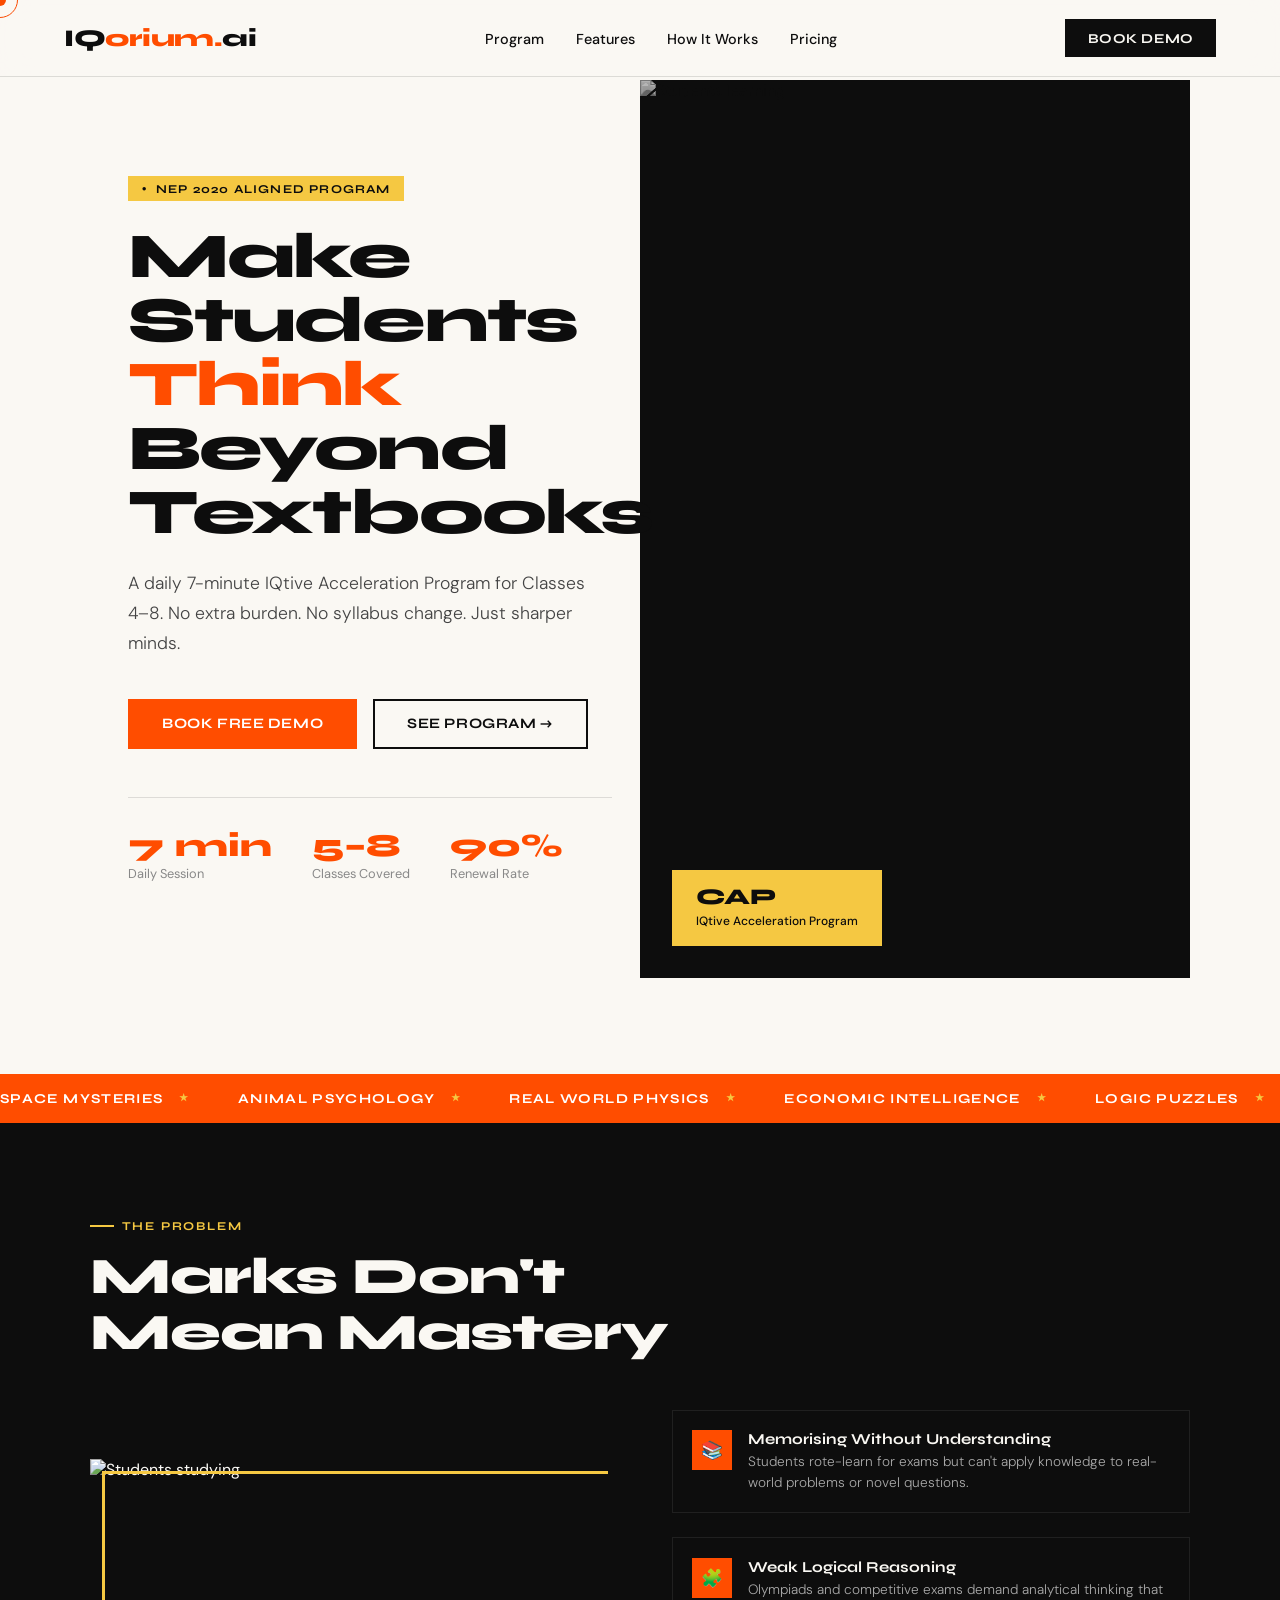
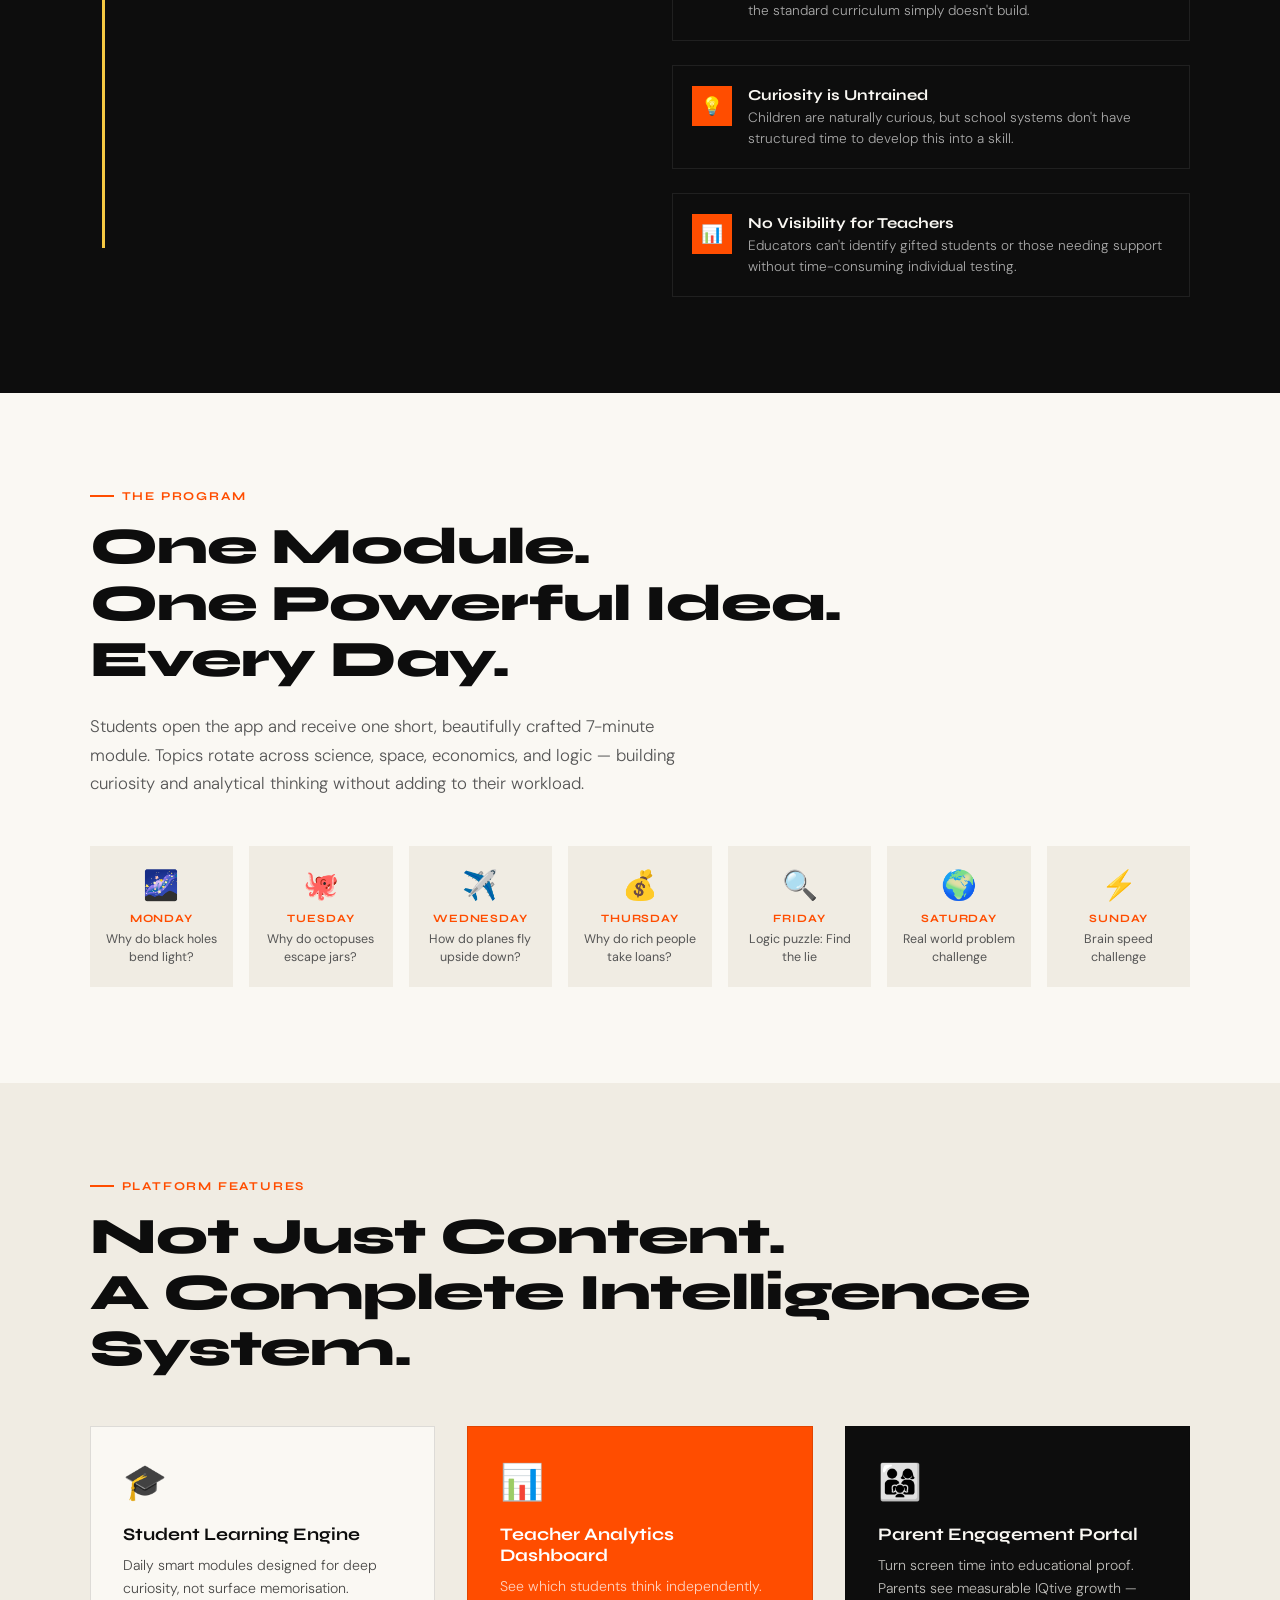
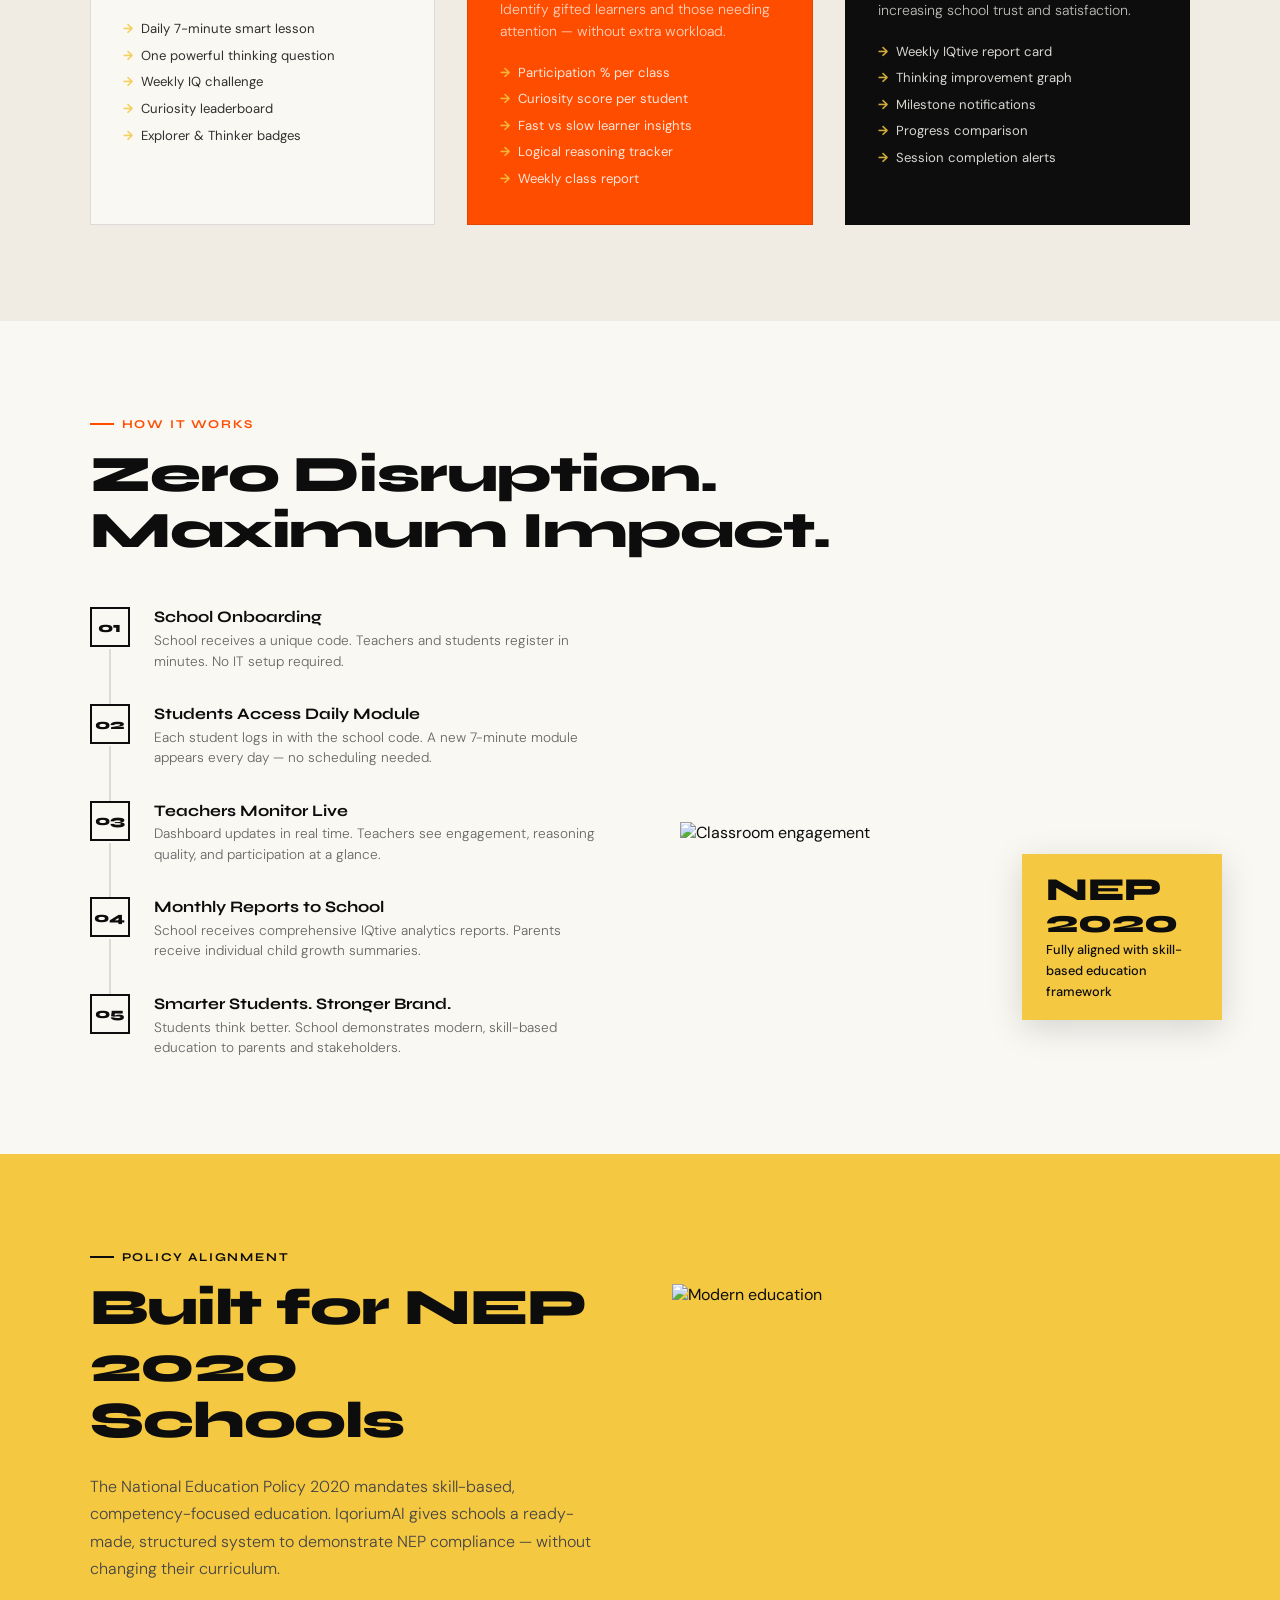
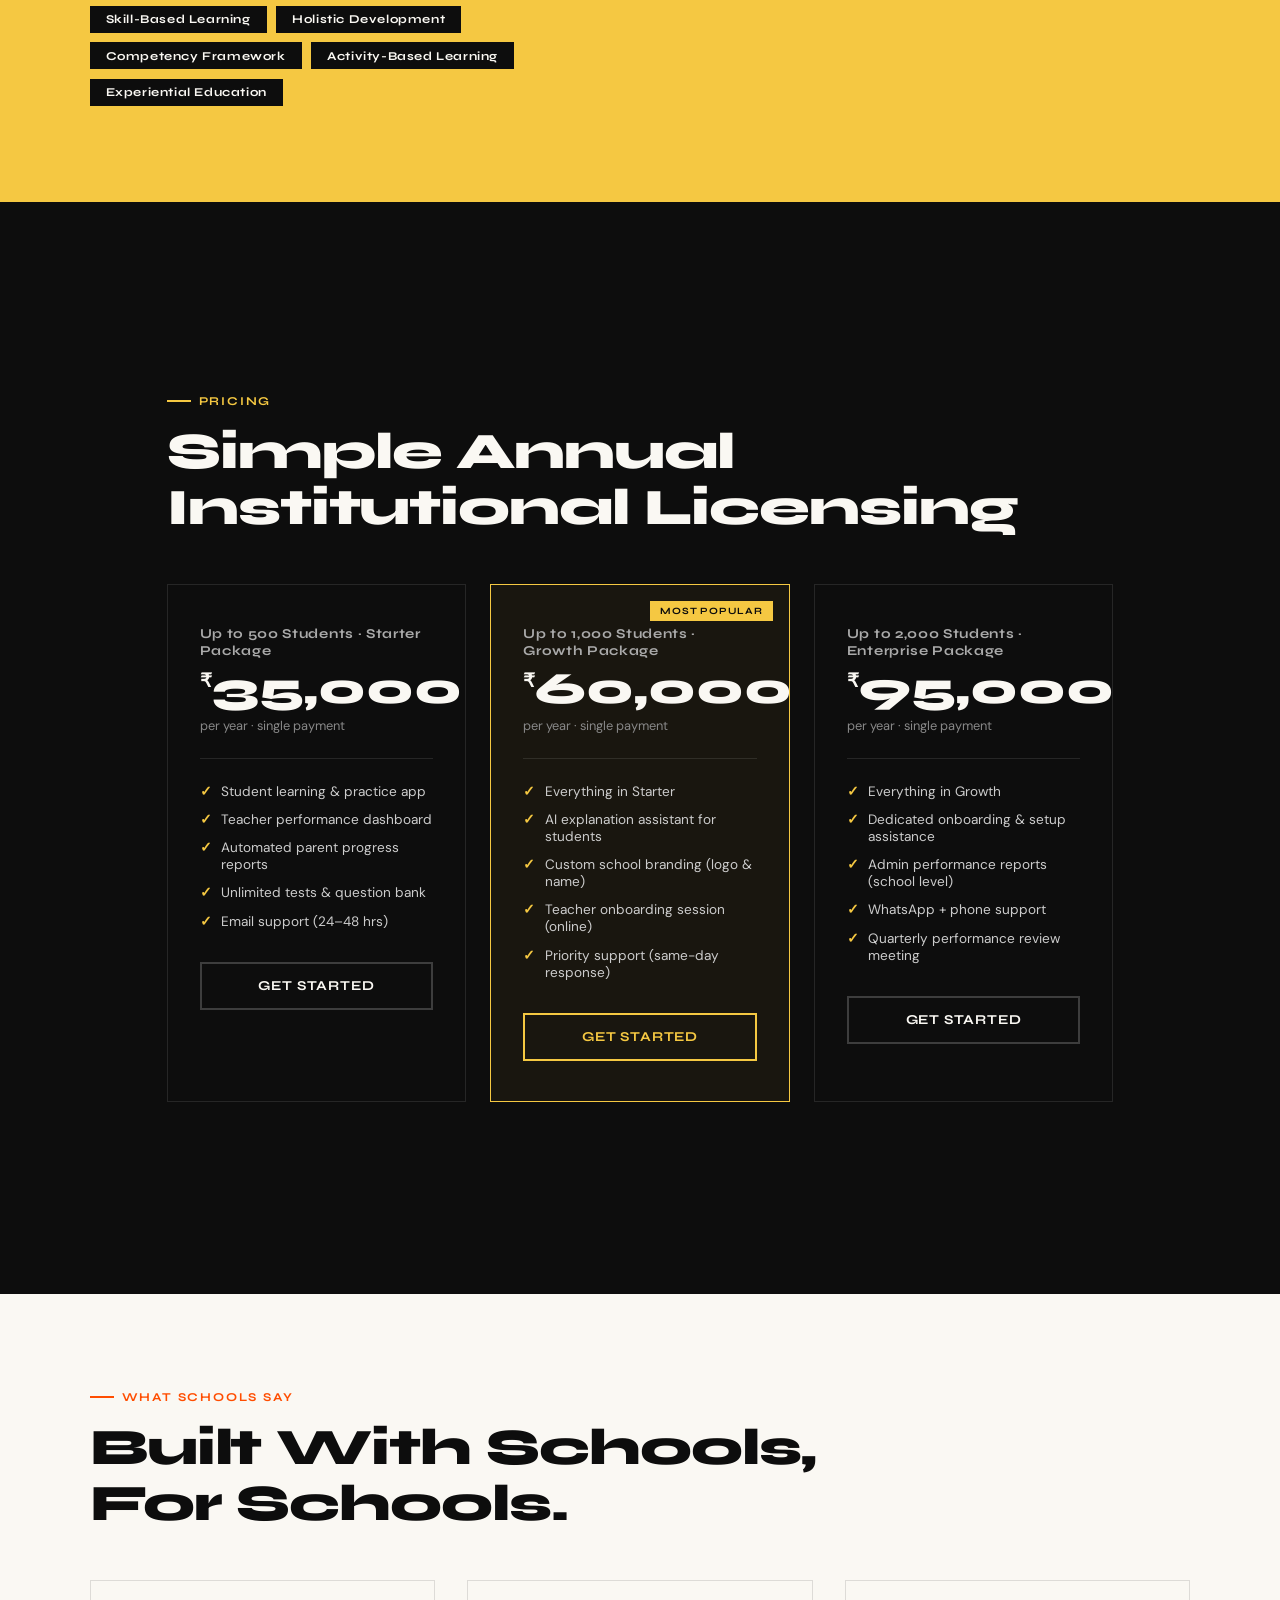
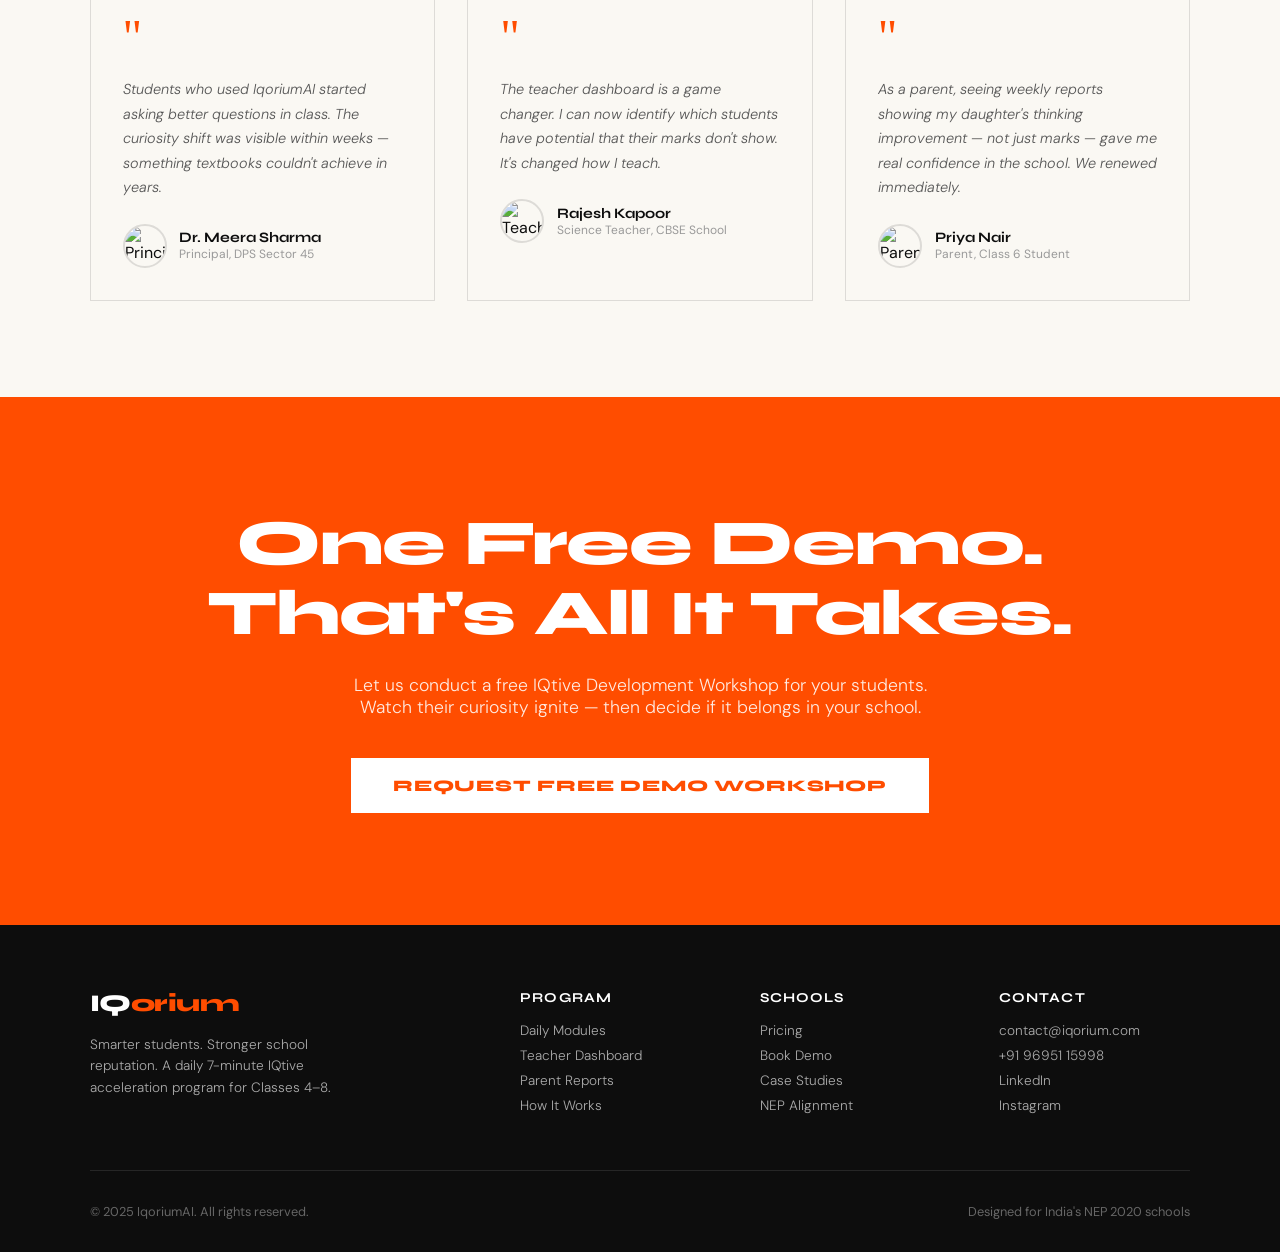
==== commit 32ef83a0: "Pre-final changes" ====
--- a/index.html
+++ b/index.html
@@ -69,10 +69,7 @@
         </div>
       </div>
       <div class="hero-right">
-        <img
-          src="https://images.unsplash.com/photo-1503676260728-1c00da094a0b?w=900&q=80"
-          alt="Students learning"
-        />
+        <img src="images/image1.jpeg" alt="Students learning" />
         <div class="hero-badge">
           <strong>CAP</strong>
           <span>IQtive Acceleration Program</span>
@@ -108,10 +105,7 @@
       <h2>Marks Don't<br />Mean Mastery</h2>
       <div class="problem-grid">
         <div class="problem-img reveal">
-          <img
-            src="https://images.unsplash.com/photo-1456513080510-7bf3a84b82f8?w=800&q=80"
-            alt="Students studying"
-          />
+          <img src="images/image2.jpeg" alt="Students studying" />
         </div>
         <div class="problem-points">
           <div class="problem-point reveal">
@@ -322,7 +316,7 @@
         <div class="how-visual reveal">
           <img
             class="how-img"
-            src="https://images.unsplash.com/photo-1509062522246-3755977927d7?w=700&q=80"
+            src="images/image3.jpeg"
             alt="Classroom engagement"
           />
           <div class="how-card">
@@ -359,62 +353,76 @@
           </div>
         </div>
         <div class="nep-img reveal">
-          <img
-            src="https://images.unsplash.com/photo-1580582932707-520aed937b7b?w=800&q=80"
-            alt="Modern education"
-          />
+          <img src="images/image4.jpeg" alt="Modern education" />
         </div>
       </div>
     </section>
 
     <!-- PRICING -->
     <section class="pricing" id="pricing">
-      <div class="section-label">Pricing</div>
-      <h2>Simple Annual<br />Institutional Licensing</h2>
-      <div class="pricing-grid">
-        <div class="price-card reveal">
-          <div class="price-students">Up to 500 Students</div>
-          <div class="price-amount"><sup>₹</sup>25,000</div>
-          <div class="price-year">per year · single payment</div>
-          <div class="price-divider"></div>
-          <ul class="price-features">
-            <li>Full student app access</li>
-            <li>Teacher dashboard</li>
-            <li>Parent progress reports</li>
-            <li>Monthly analytics</li>
-            <li>Email support</li>
-          </ul>
-          <a href="#cta" class="price-cta">Get Started</a>
-        </div>
-        <div class="price-card featured reveal">
-          <div class="price-students">Up to 1,000 Students</div>
-          <div class="price-amount"><sup>₹</sup>45,000</div>
-          <div class="price-year">per year · single payment</div>
-          <div class="price-divider"></div>
-          <ul class="price-features">
-            <li>Everything in Starter</li>
-            <li>Olympiad prep mode</li>
-            <li>Custom school branding</li>
-            <li>Priority support</li>
-            <li>Quarterly review call</li>
-          </ul>
-          <a href="#cta" class="price-cta">Get Started</a>
-        </div>
-        <div class="price-card reveal">
-          <div class="price-students">Up to 2,000 Students</div>
-          <div class="price-amount"><sup>₹</sup>70,000</div>
-          <div class="price-year">per year · single payment</div>
-          <div class="price-divider"></div>
-          <ul class="price-features">
-            <li>Everything in Growth</li>
-            <li>AI explanation assistant</li>
-            <li>Voice narration modules</li>
-            <li>Dedicated account manager</li>
-            <li>Annual strategy review</li>
-          </ul>
-          <a href="#cta" class="price-cta">Get Started</a>
-        </div>
-      </div>
+      <section class="pricing" id="pricing">
+  <div class="section-label">Pricing</div>
+  <h2>Simple Annual<br />Institutional Licensing</h2>
+
+  <div class="pricing-grid">
+<!-- STARTER -->
+<div class="price-card reveal">
+  <div class="price-students">Up to 500 Students · Starter Package</div>
+  <div class="price-amount"><sup>₹</sup>35,000</div>
+  <div class="price-year">per year · single payment</div>
+  <div class="price-divider"></div>
+
+  <ul class="price-features">
+    <li>Student learning & practice app</li>
+    <li>Teacher performance dashboard</li>
+    <li>Automated parent progress reports</li>
+    <li>Unlimited tests & question bank</li>
+    <li>Email support (24–48 hrs)</li>
+  </ul>
+
+  <a href="#cta" class="price-cta">Get Started</a>
+</div>
+
+
+<!-- GROWTH -->
+<div class="price-card featured reveal">
+  <div class="price-students">Up to 1,000 Students · Growth Package</div>
+  <div class="price-amount"><sup>₹</sup>60,000</div>
+  <div class="price-year">per year · single payment</div>
+  <div class="price-divider"></div>
+
+  <ul class="price-features">
+    <li>Everything in Starter</li>
+    <li>AI explanation assistant for students</li>
+    <li>Custom school branding (logo & name)</li>
+    <li>Teacher onboarding session (online)</li>
+    <li>Priority support (same-day response)</li>
+  </ul>
+
+  <a href="#cta" class="price-cta">Get Started</a>
+</div>
+
+
+<!-- ENTERPRISE -->
+<div class="price-card reveal">
+  <div class="price-students">Up to 2,000 Students · Enterprise Package</div>
+  <div class="price-amount"><sup>₹</sup>95,000</div>
+  <div class="price-year">per year · single payment</div>
+  <div class="price-divider"></div>
+
+  <ul class="price-features">
+    <li>Everything in Growth</li>
+    <li>Dedicated onboarding & setup assistance</li>
+    <li>Admin performance reports (school level)</li>
+    <li>WhatsApp + phone support</li>
+    <li>Quarterly performance review meeting</li>
+  </ul>
+
+  <a href="#cta" class="price-cta">Get Started</a>
+</div>
+  </div>
+</section>
+
     </section>
 
     <!-- TESTIMONIALS -->
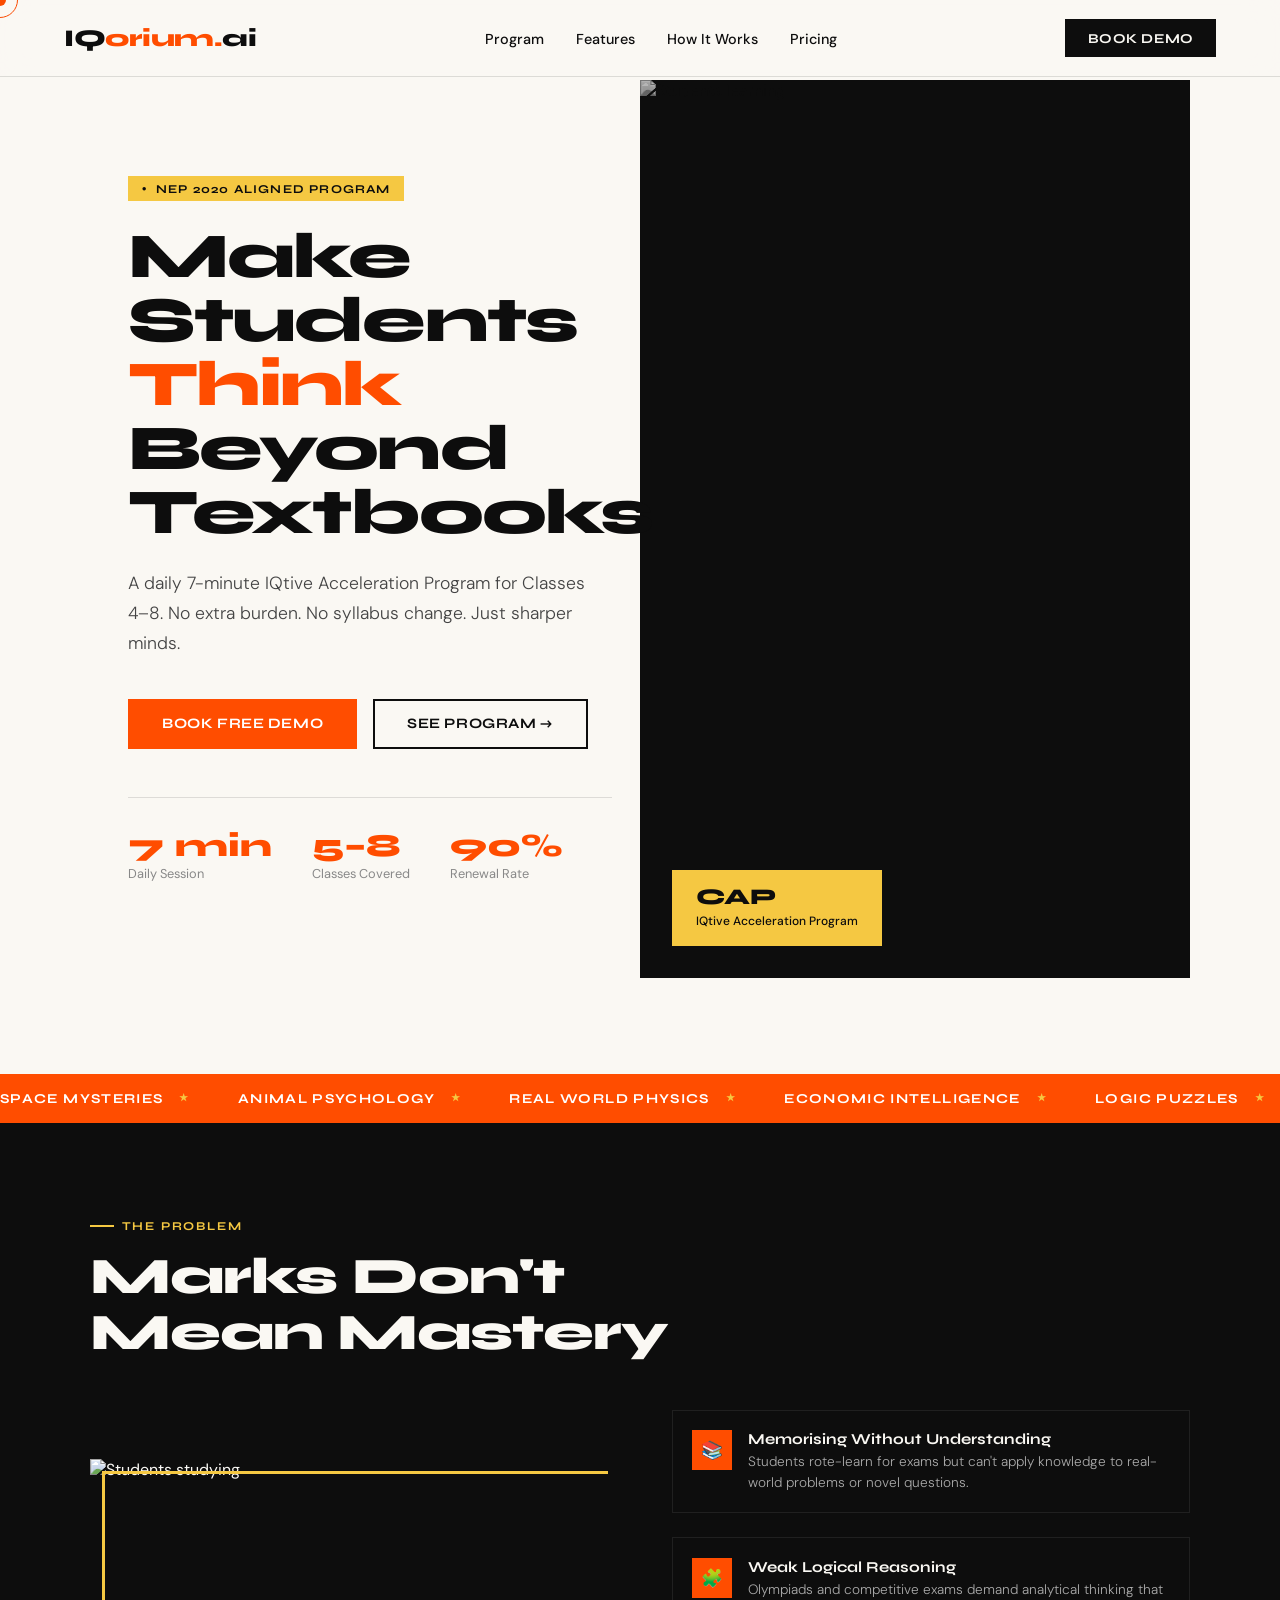
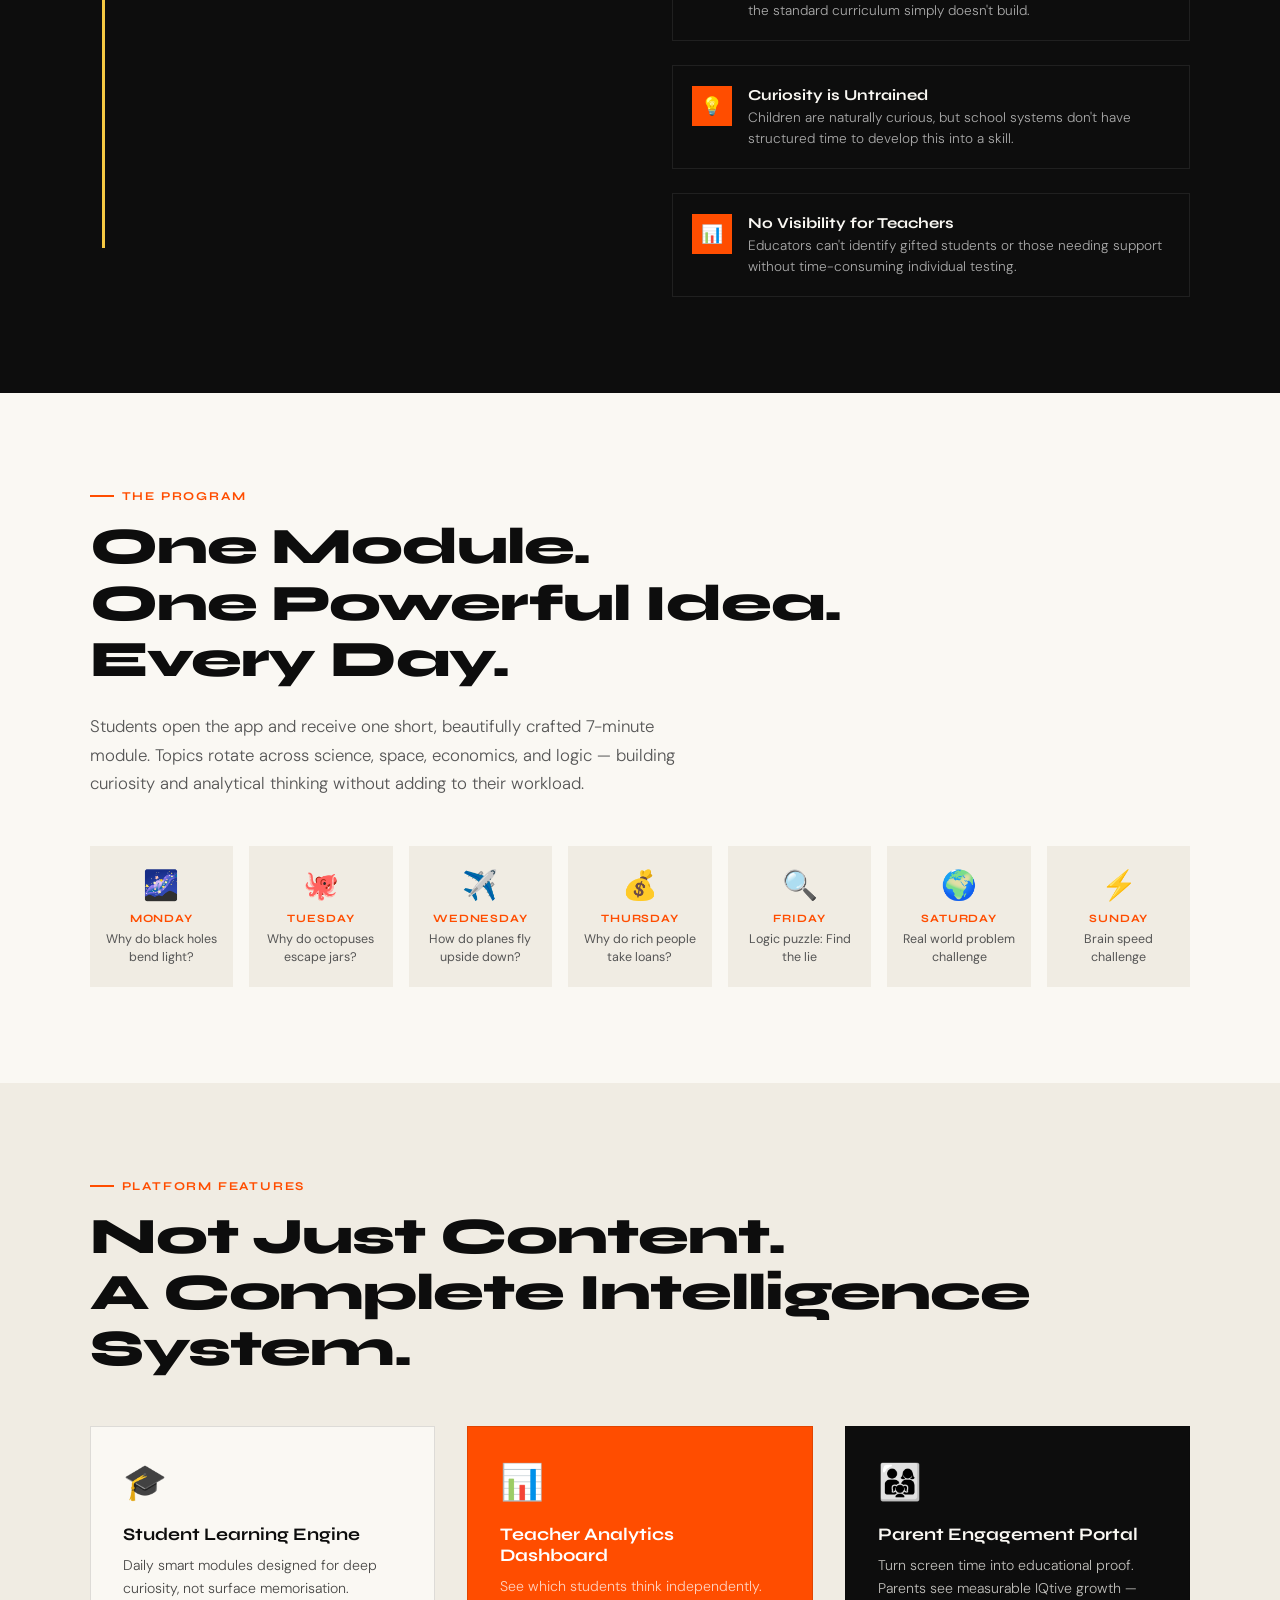
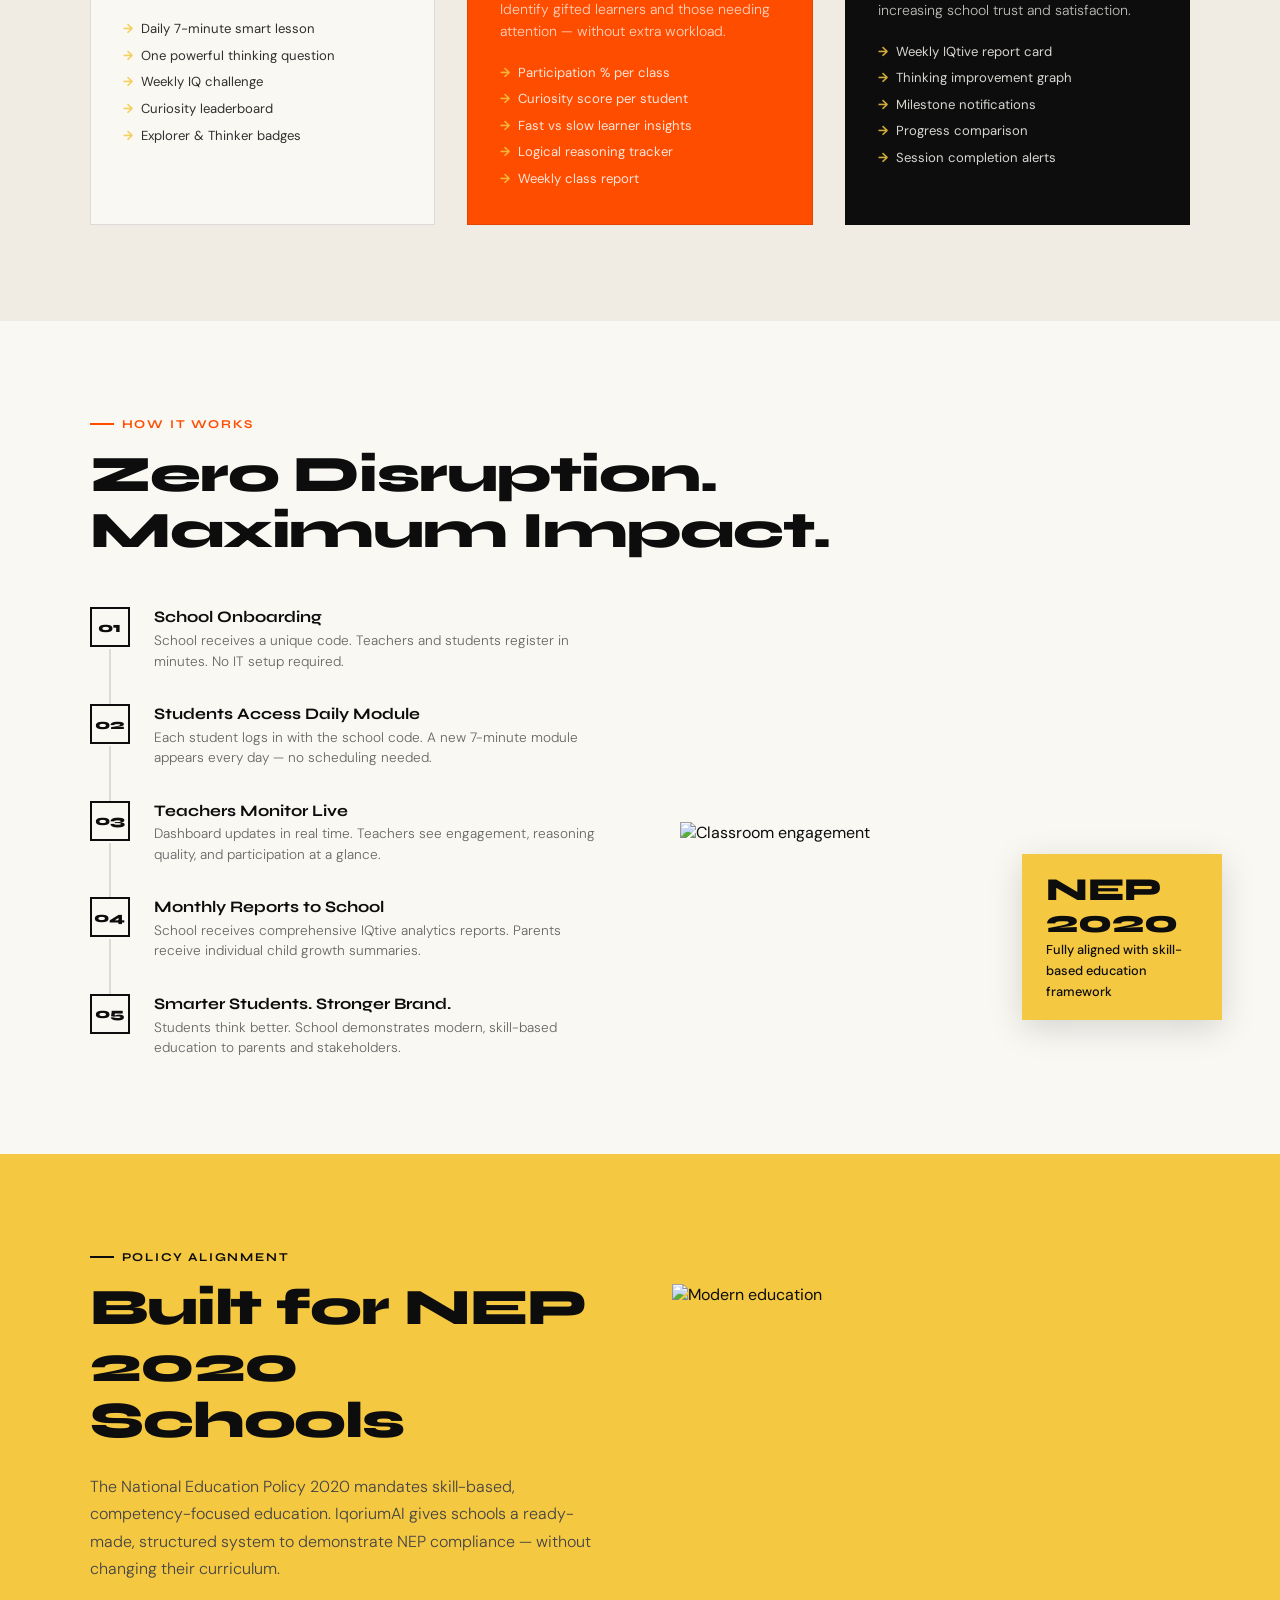
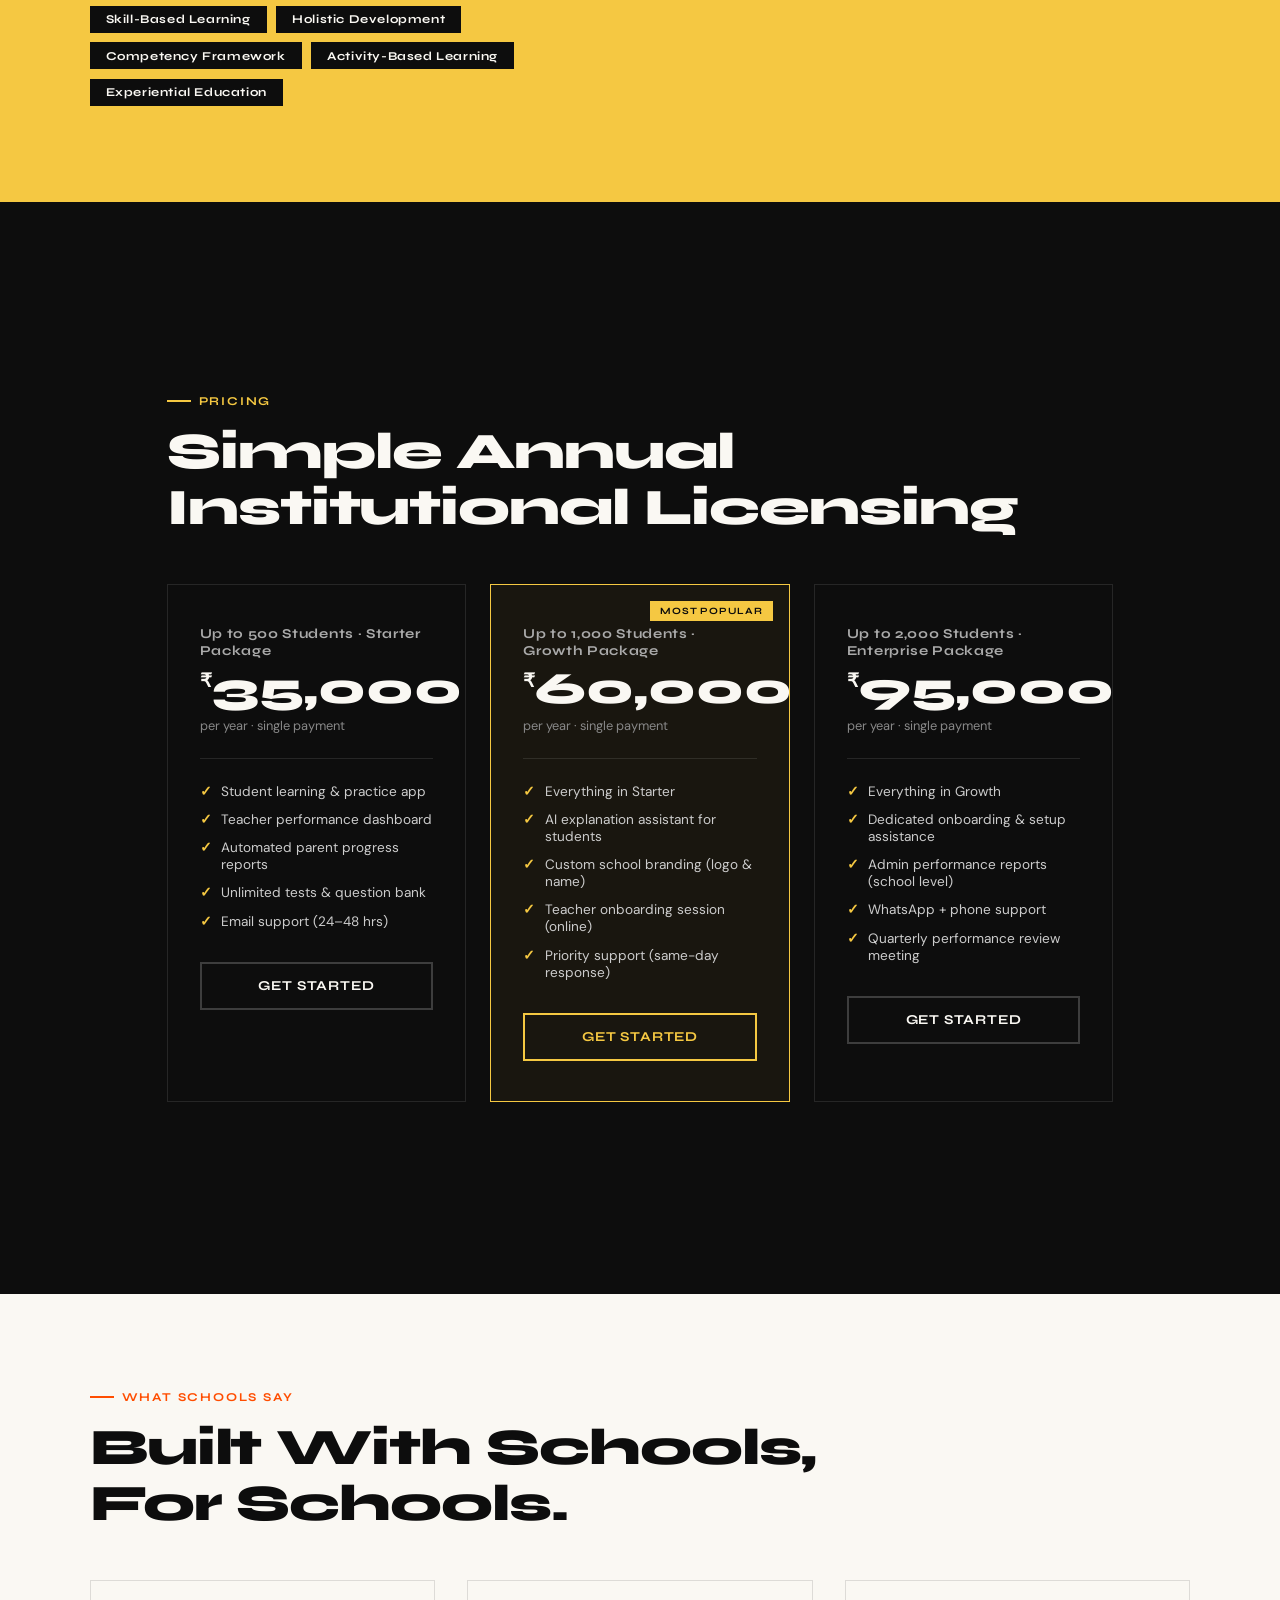
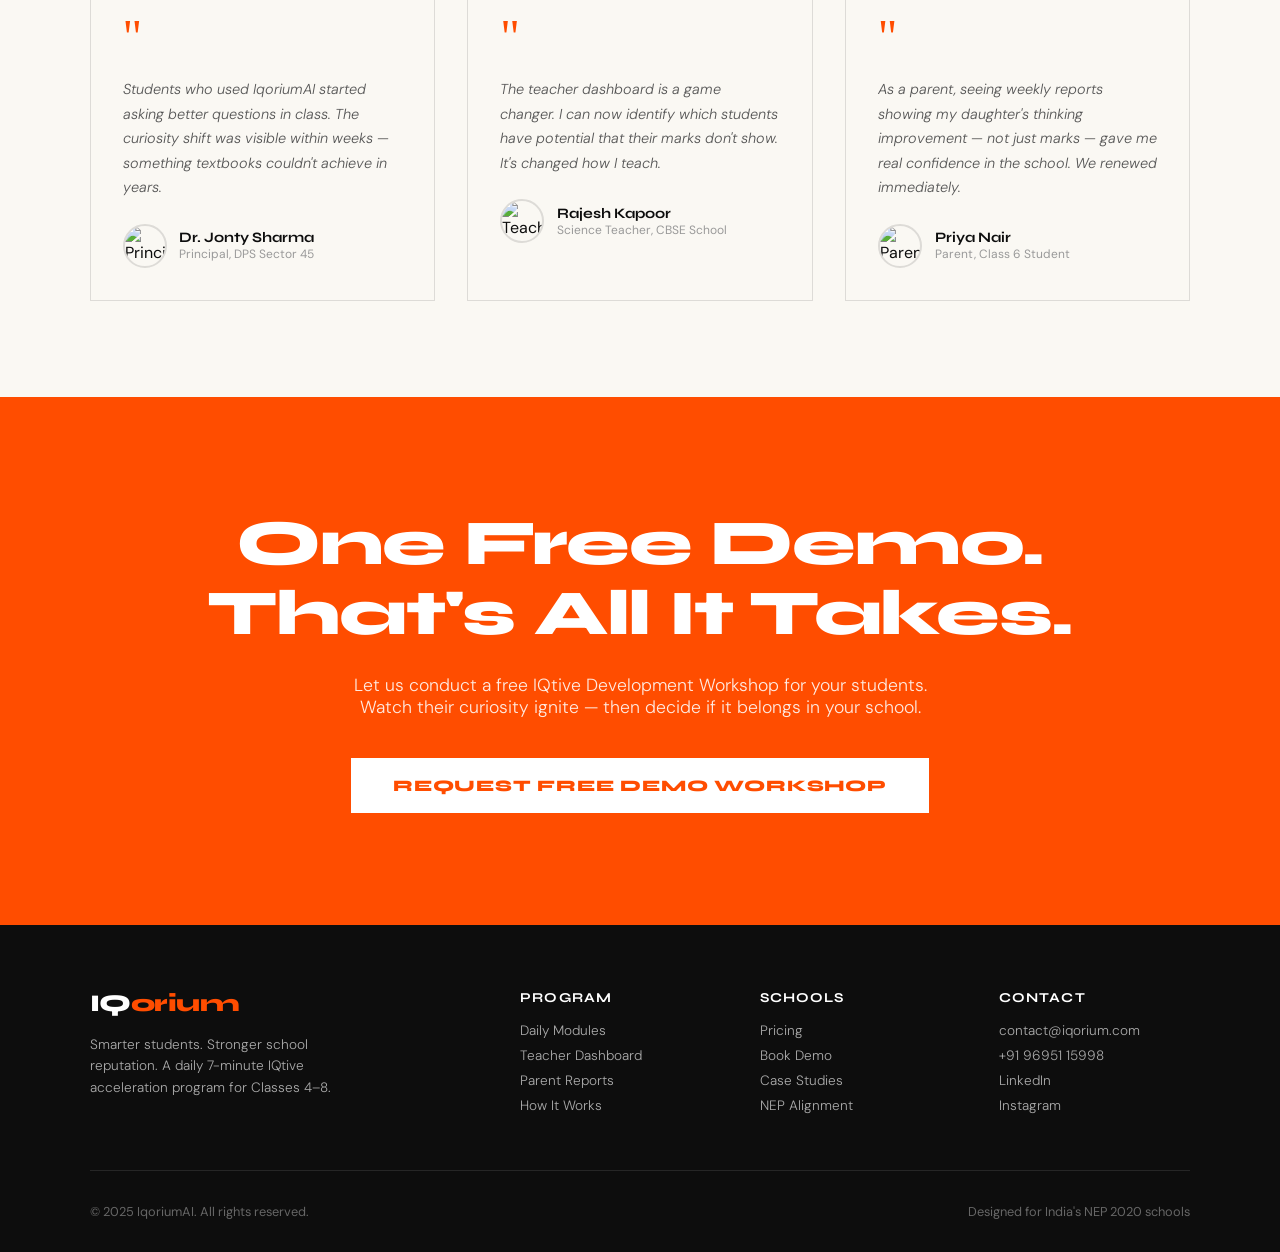
==== commit 8a79b86d: "Image Change" ====
--- a/index.html
+++ b/index.html
@@ -440,12 +440,12 @@
           <div class="test-author">
             <div class="test-avatar">
               <img
-                src="https://images.unsplash.com/photo-1494790108755-2616b612b04c?w=100&q=80"
+                src="https://www.differencebetween.net/wp-content/uploads/2018/01/Differences-Between-Teacher-and-Professor-1.jpg"
                 alt="Principal"
               />
             </div>
             <div>
-              <div class="test-name">Dr. Meera Sharma</div>
+              <div class="test-name">Dr. Jonty Sharma</div>
               <div class="test-role">Principal, DPS Sector 45</div>
             </div>
           </div>
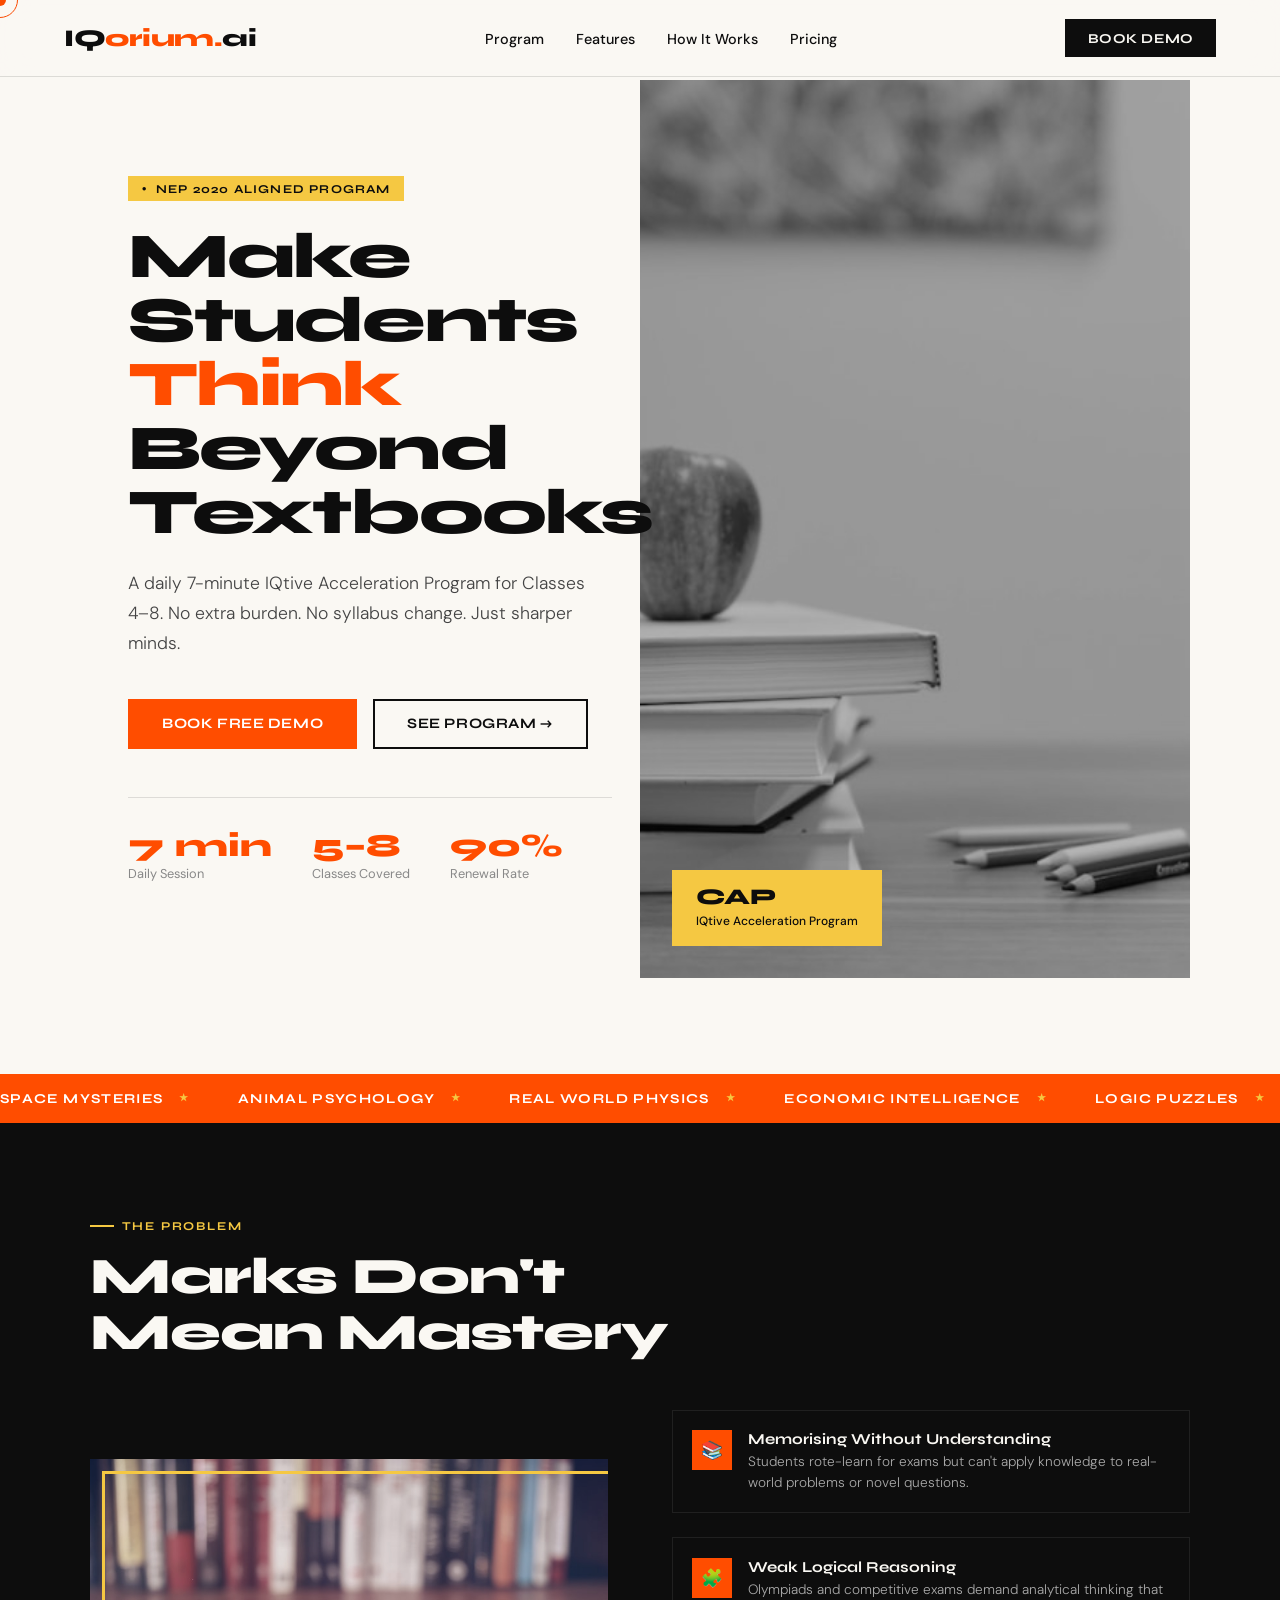
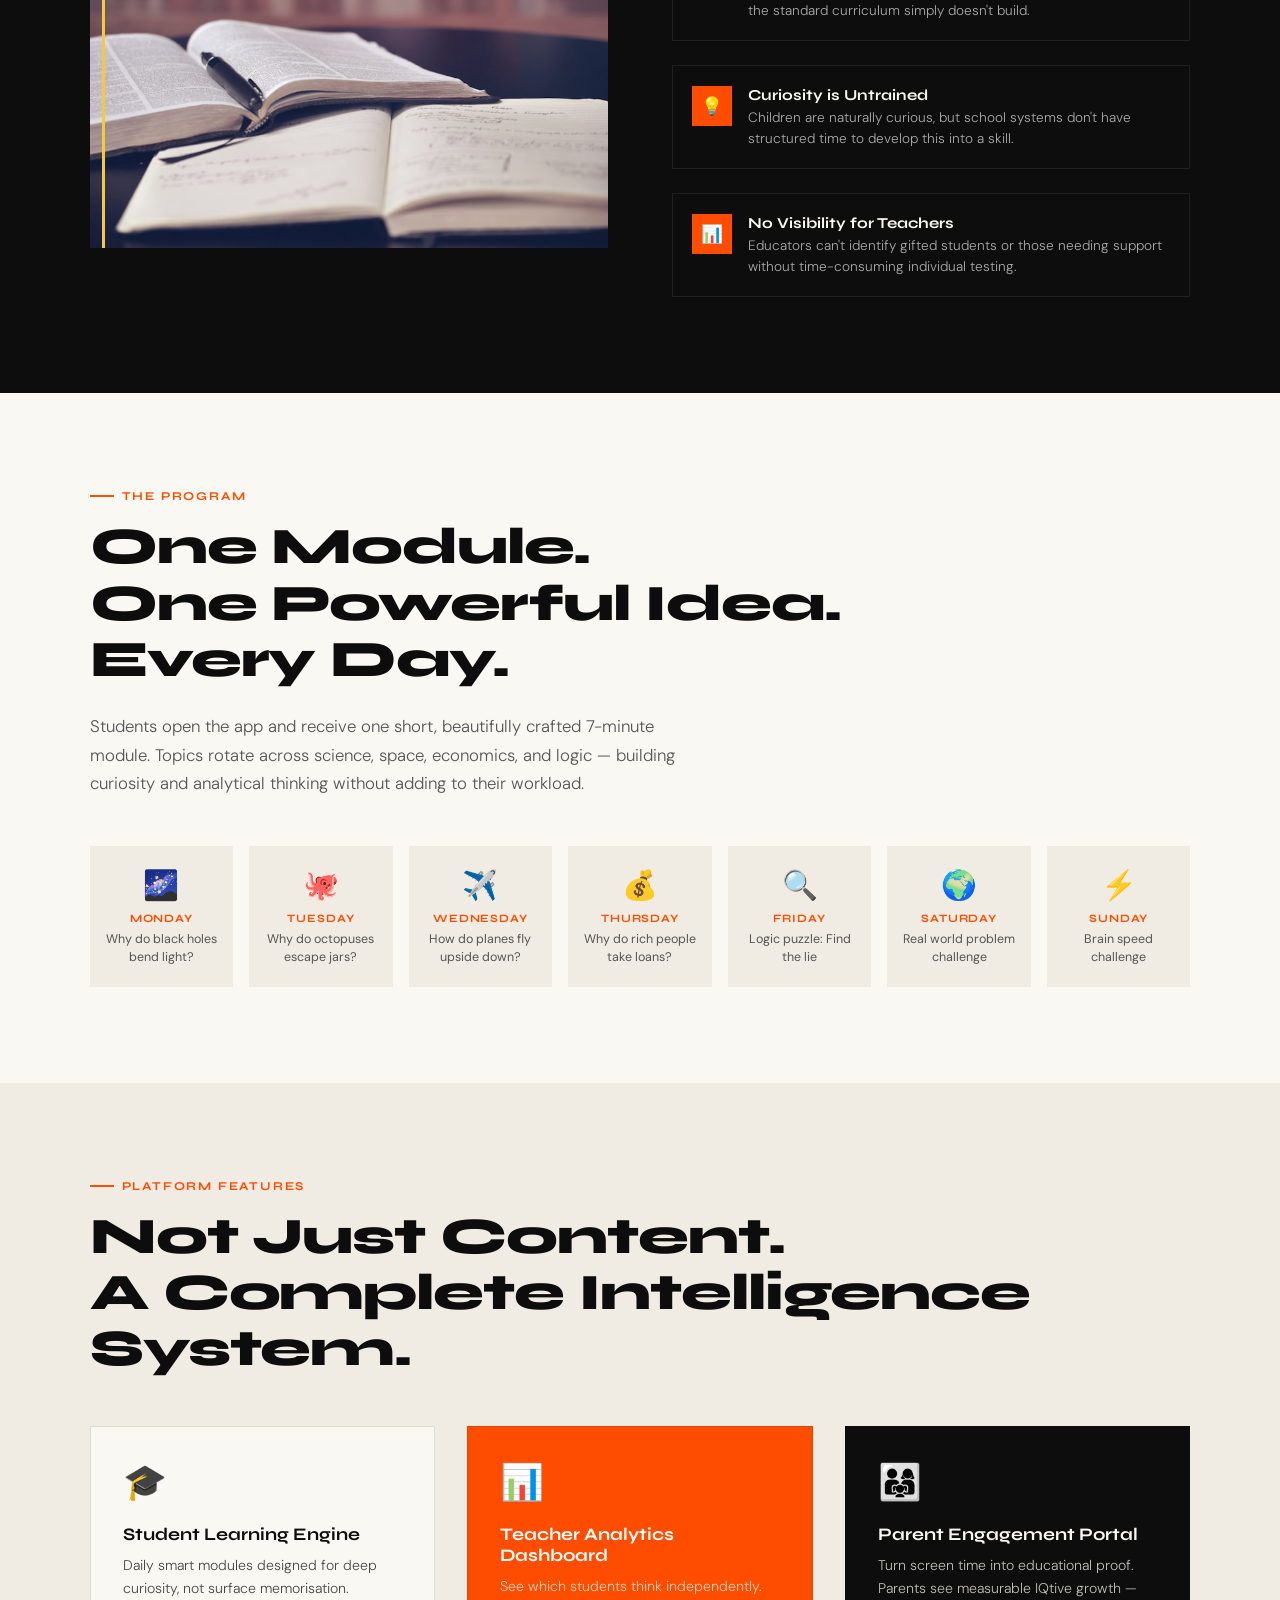
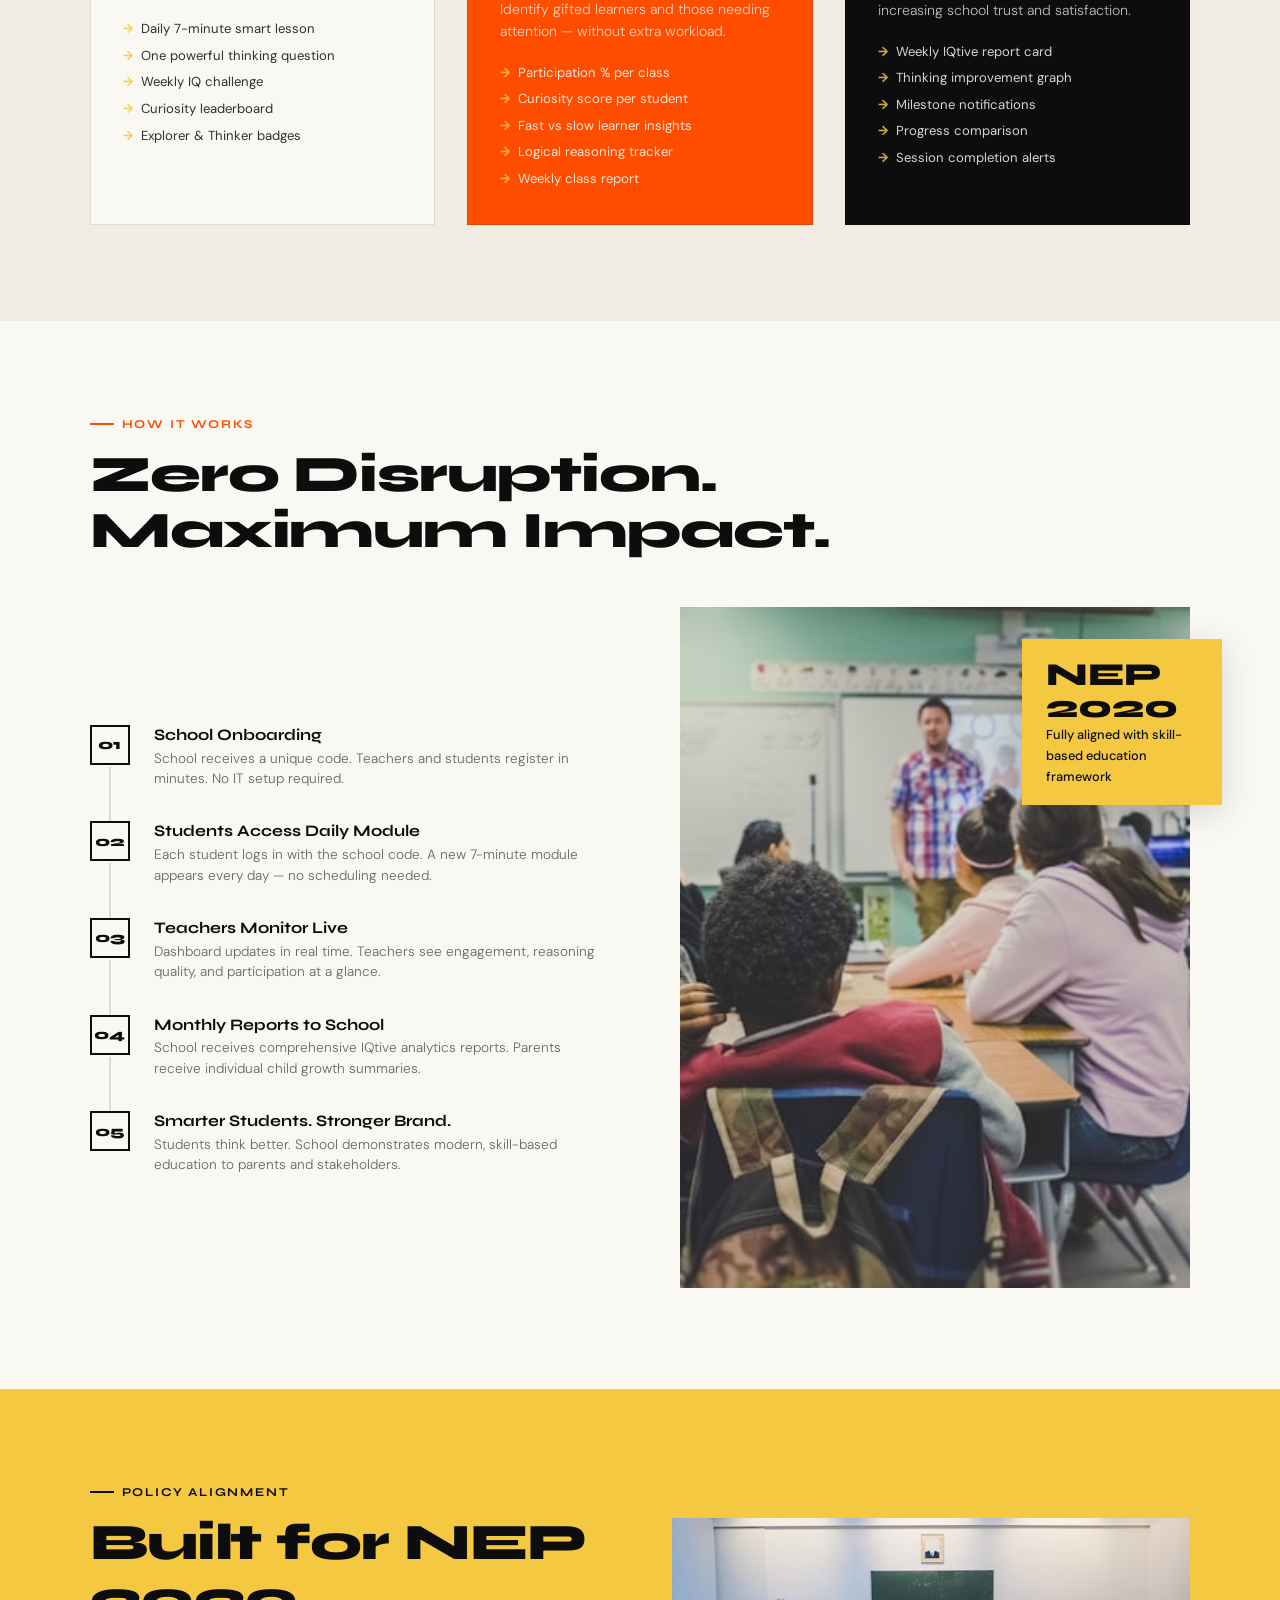
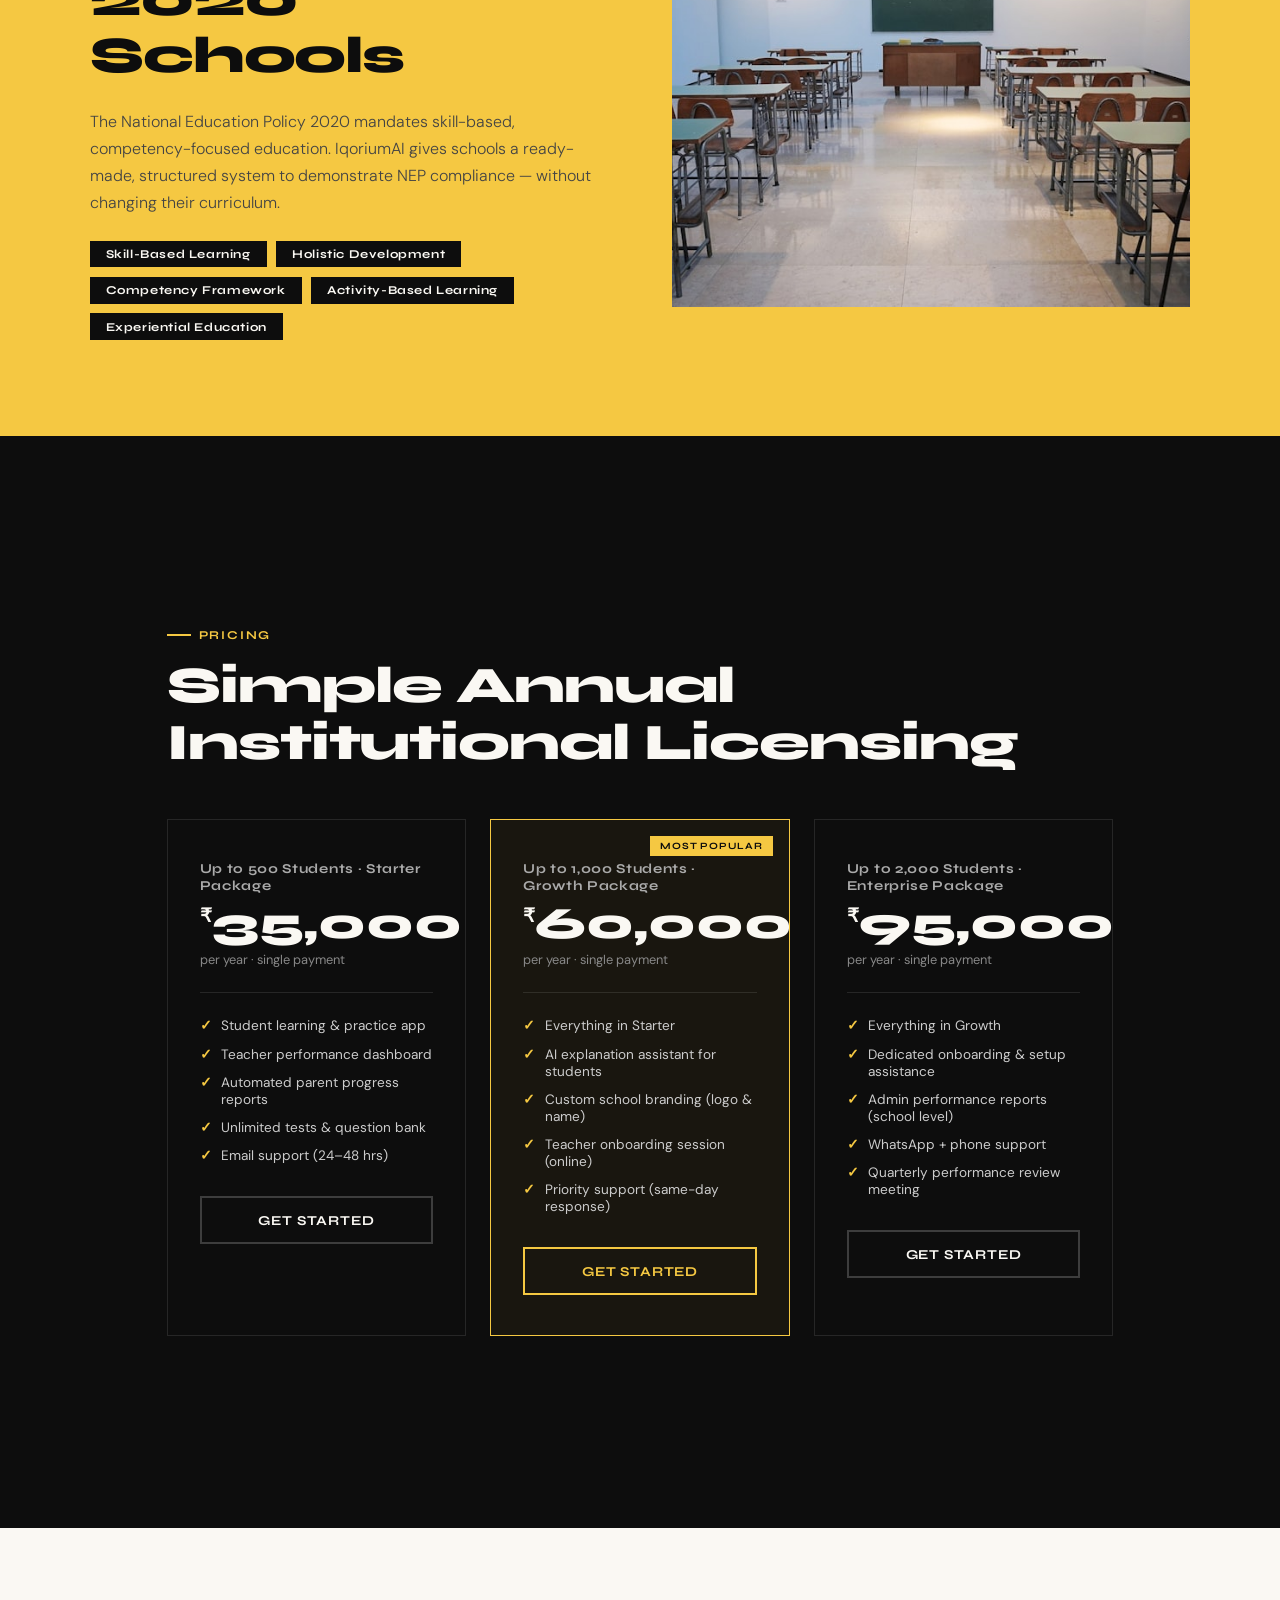
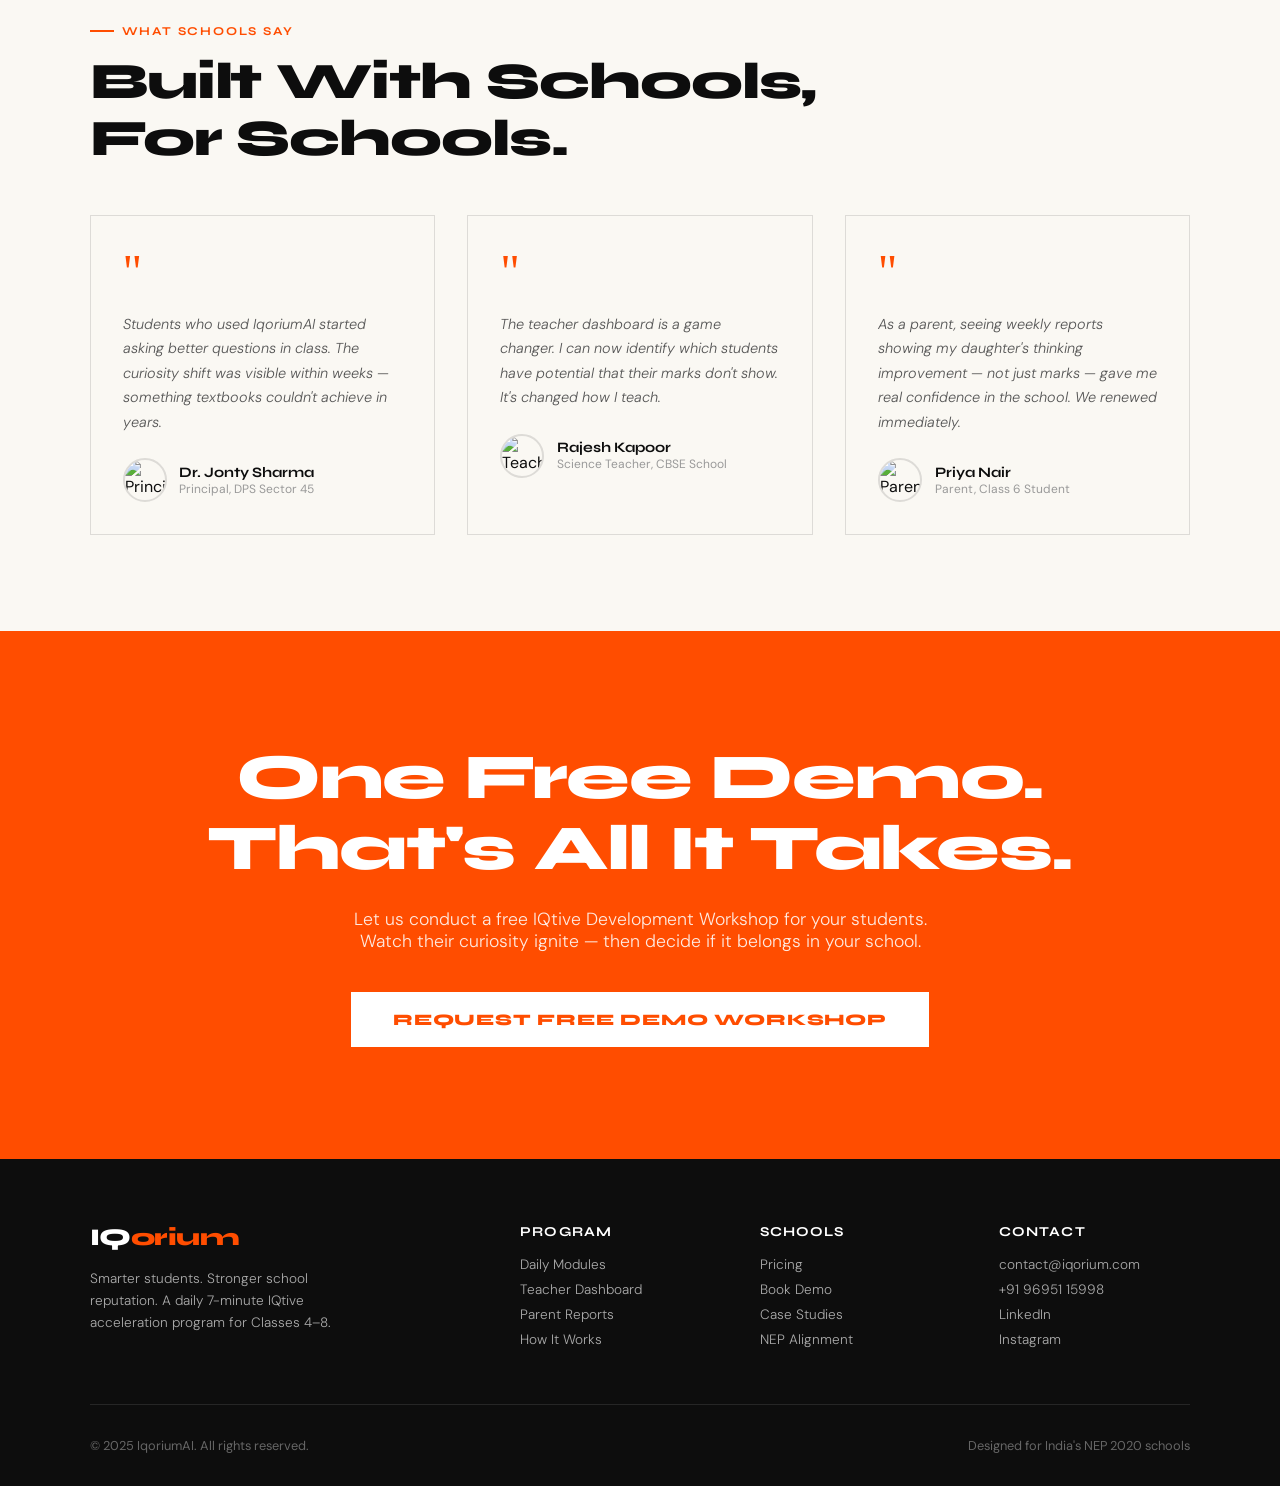
==== commit ce3ea06f: "Name Commits" ====
--- a/index.html
+++ b/index.html
@@ -69,7 +69,7 @@
         </div>
       </div>
       <div class="hero-right">
-        <img src="images/image1.jpeg" alt="Students learning" />
+        <img src="assets/image1.jpeg" alt="Students learning" />
         <div class="hero-badge">
           <strong>CAP</strong>
           <span>IQtive Acceleration Program</span>
@@ -105,7 +105,7 @@
       <h2>Marks Don't<br />Mean Mastery</h2>
       <div class="problem-grid">
         <div class="problem-img reveal">
-          <img src="images/image2.jpeg" alt="Students studying" />
+          <img src="assets/image2.jpeg" alt="Students studying" />
         </div>
         <div class="problem-points">
           <div class="problem-point reveal">
@@ -316,7 +316,7 @@
         <div class="how-visual reveal">
           <img
             class="how-img"
-            src="images/image3.jpeg"
+            src="assets/image3.jpeg"
             alt="Classroom engagement"
           />
           <div class="how-card">
@@ -353,7 +353,7 @@
           </div>
         </div>
         <div class="nep-img reveal">
-          <img src="images/image4.jpeg" alt="Modern education" />
+          <img src="assets/image4.jpeg" alt="Modern education" />
         </div>
       </div>
     </section>
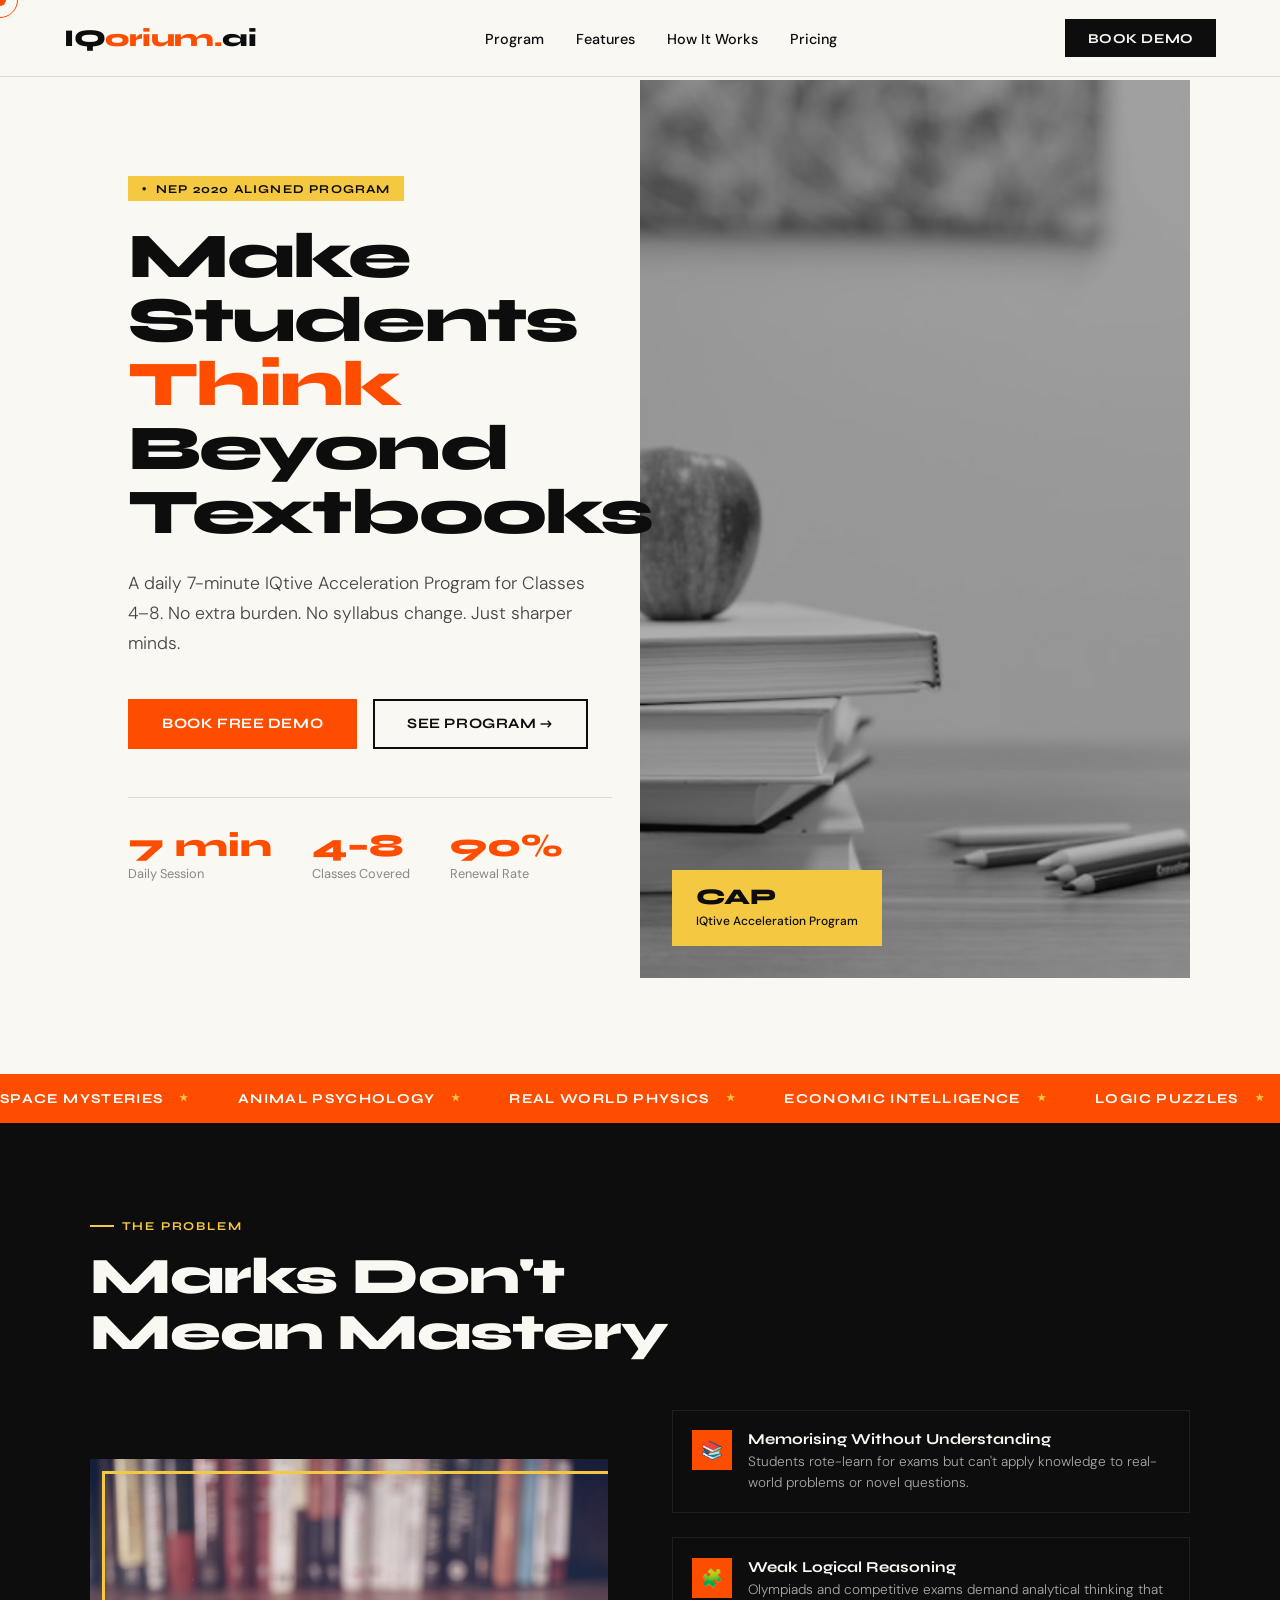
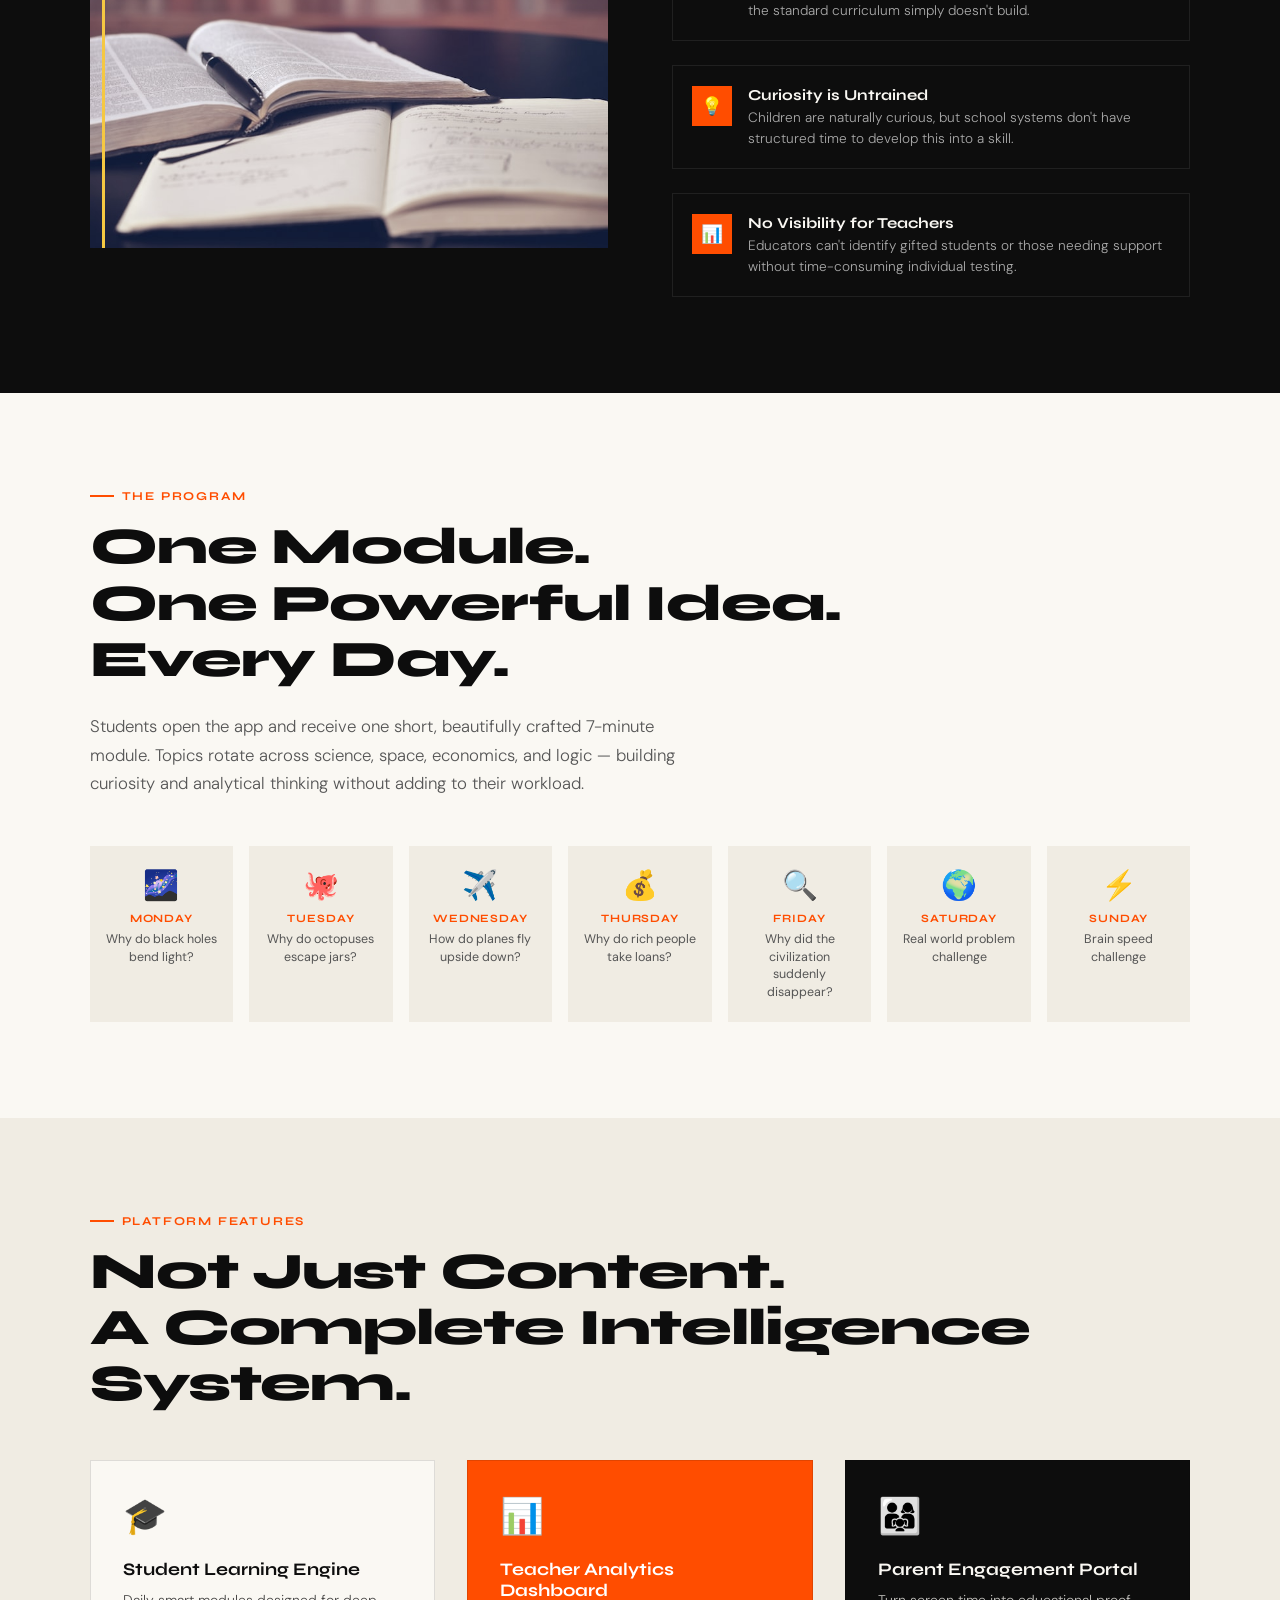
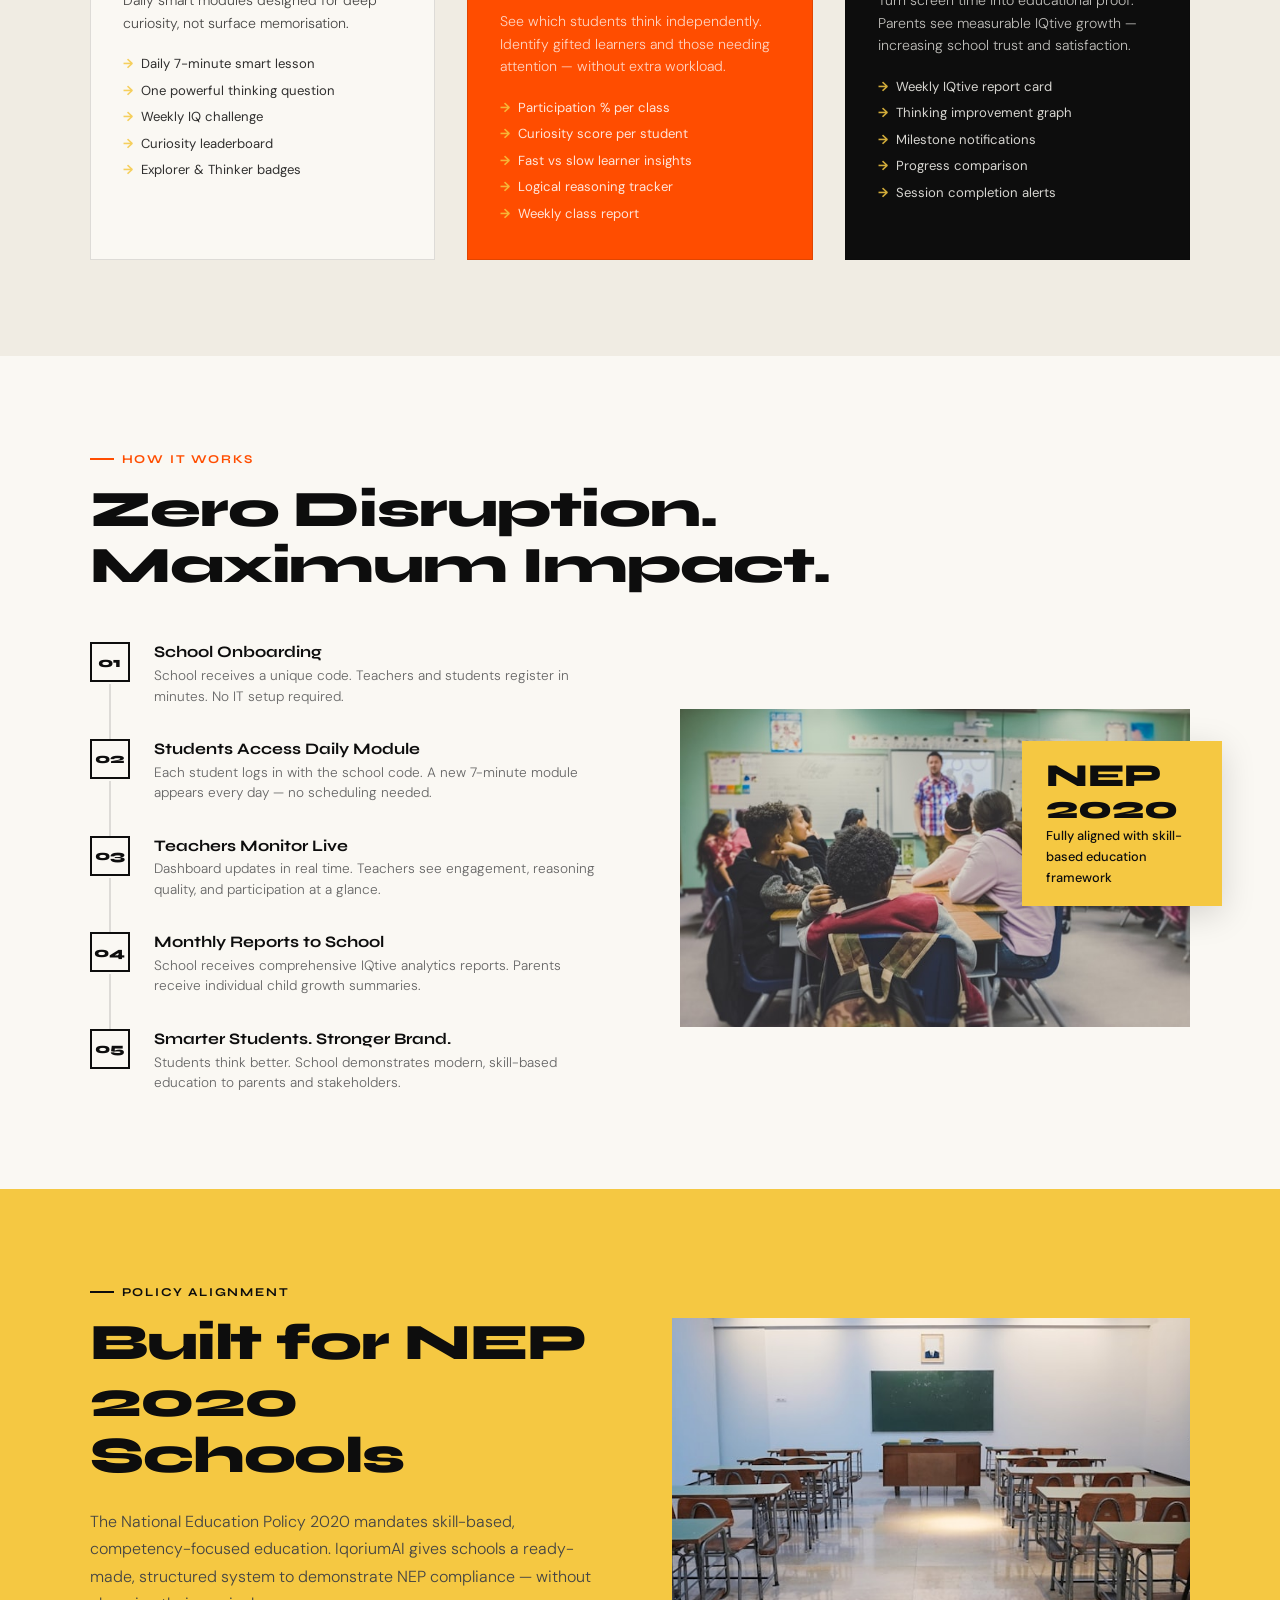
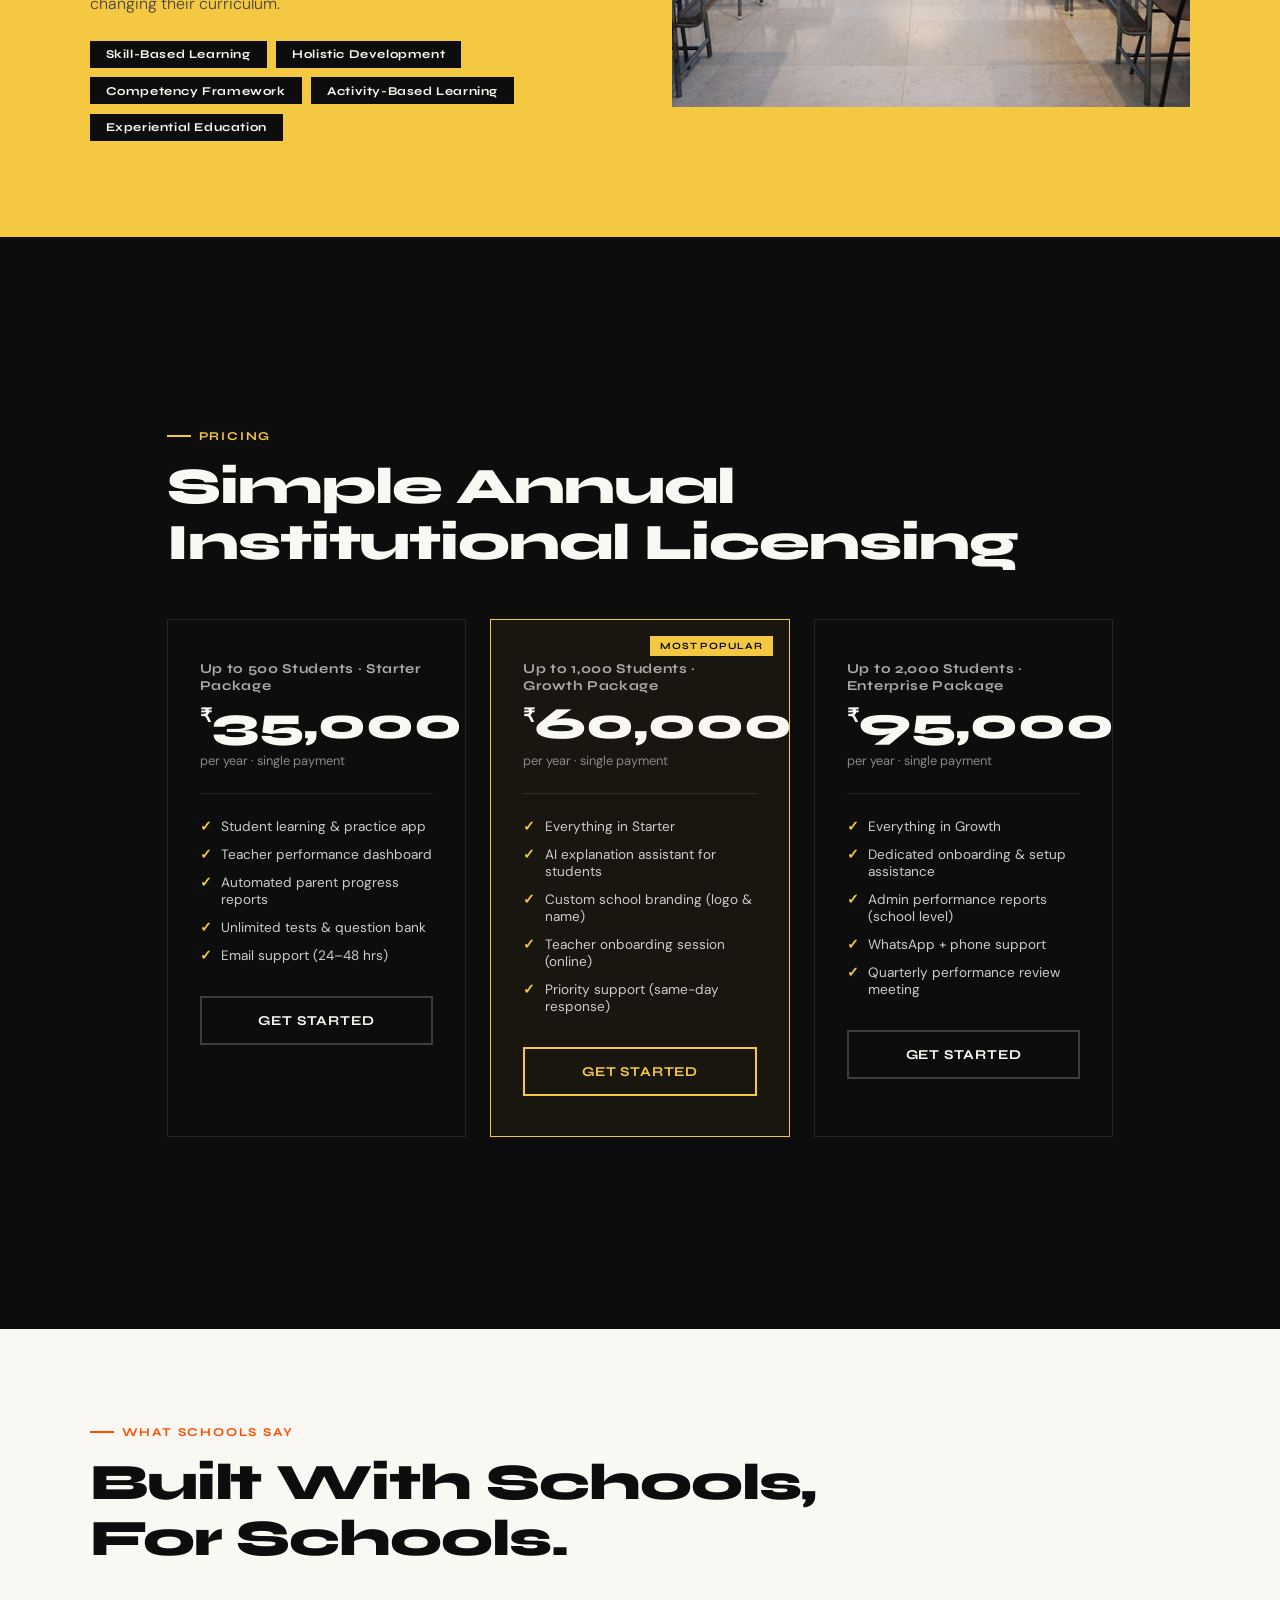
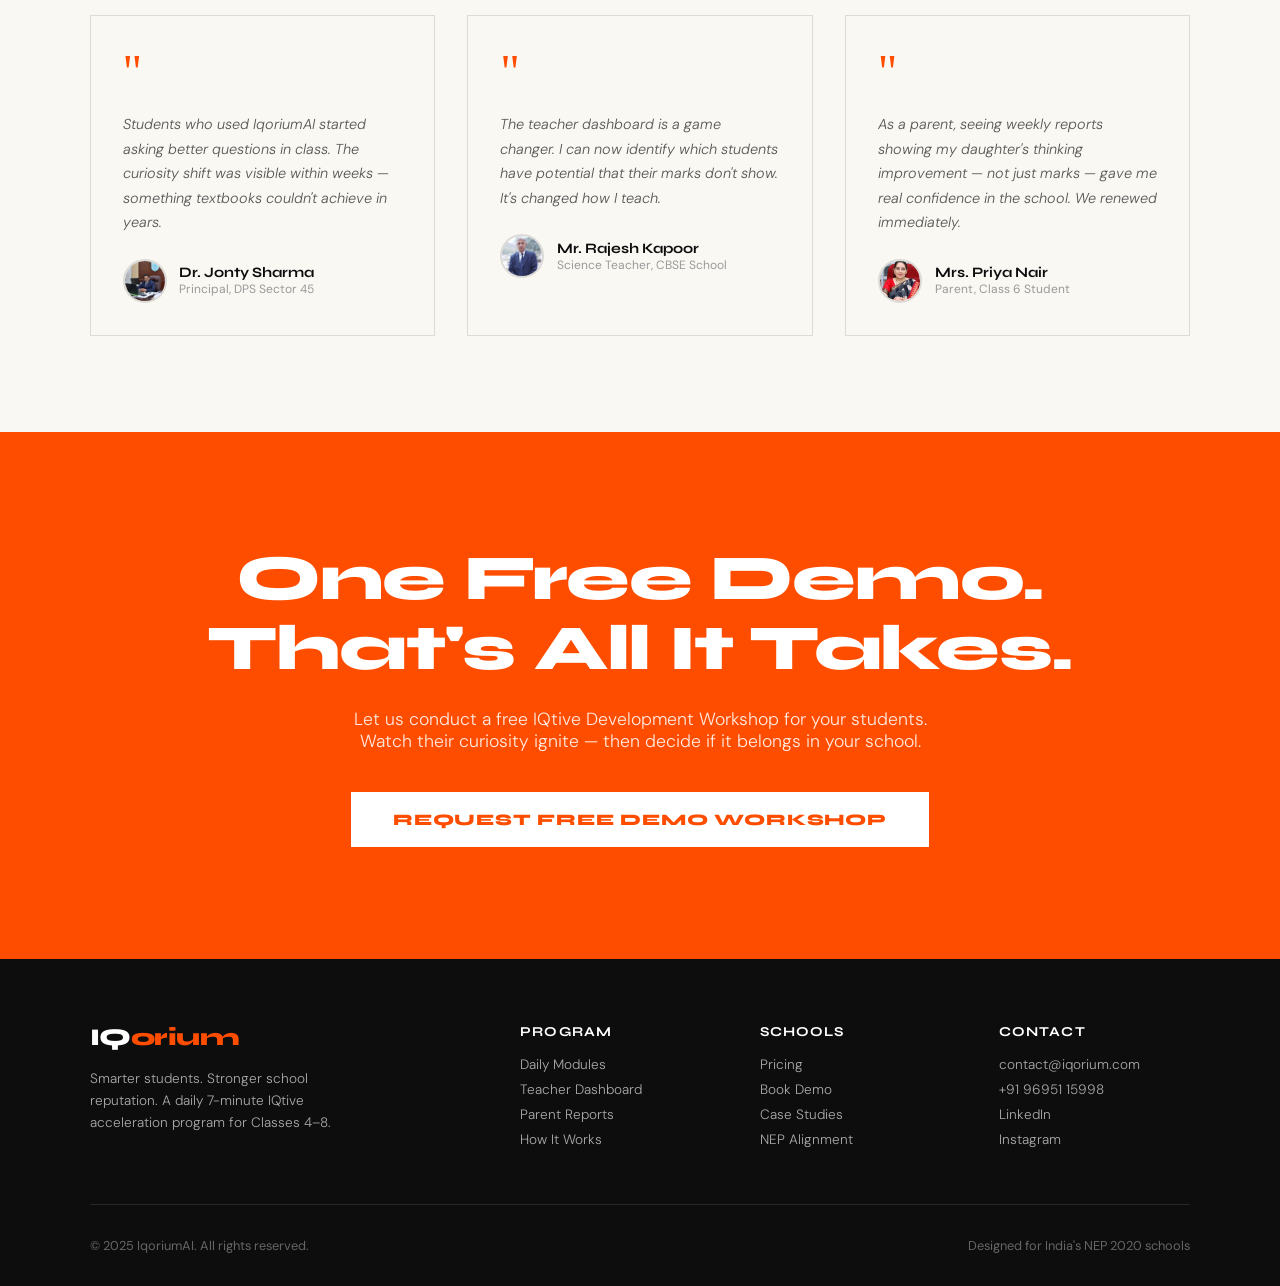
==== commit 76a95582: "Pre-Seed Changes" ====
--- a/index.html
+++ b/index.html
@@ -24,17 +24,20 @@
         <li><a href="#how">How It Works</a></li>
         <li><a href="#pricing">Pricing</a></li>
       </ul>
-      <button
-        class="nav-cta"
-        onclick="
-          scrollTo({
-            top: document.getElementById('cta').offsetTop,
-            behavior: 'smooth',
-          })
-        "
-      >
-        Book Demo
-      </button>
+      <a href="mailto:contact@iqorium.com?subject=Free Demo Workshop Request">
+        <button
+          class="nav-cta"
+          onclick="
+            scrollTo({
+              top: document.getElementById('cta').offsetTop,
+              behavior: 'smooth',
+            })
+          "
+        >
+        
+          Book Demo
+        </button>
+      </a>
       <div class="hamburger" id="hamburger">
         <span></span><span></span><span></span>
       </div>
@@ -50,7 +53,7 @@
           burden. No syllabus change. Just sharper minds.
         </p>
         <div class="hero-actions">
-          <a href="#cta" class="btn-primary">Book Free Demo</a>
+          <a href="mailto:contact@iqorium.com?subject=Free Demo Workshop Request" class="btn-primary">Book Free Demo</a>
           <a href="#program" class="btn-outline">See Program →</a>
         </div>
         <div class="hero-stats">
@@ -59,7 +62,7 @@
             <div class="stat-label">Daily Session</div>
           </div>
           <div>
-            <div class="stat-num">5–8</div>
+            <div class="stat-num">4–8</div>
             <div class="stat-label">Classes Covered</div>
           </div>
           <div>
@@ -188,7 +191,7 @@
         <div class="day-card reveal">
           <span class="day-emoji">🔍</span>
           <div class="day-name">Friday</div>
-          <div class="day-topic">Logic puzzle: Find the lie</div>
+          <div class="day-topic">Why did the civilization suddenly disappear?</div>
         </div>
         <div class="day-card reveal">
           <span class="day-emoji">🌍</span>
@@ -440,7 +443,7 @@
           <div class="test-author">
             <div class="test-avatar">
               <img
-                src="https://www.differencebetween.net/wp-content/uploads/2018/01/Differences-Between-Teacher-and-Professor-1.jpg"
+                src="./assets/testimonial-1.jpeg"
                 alt="Principal"
               />
             </div>
@@ -460,12 +463,12 @@
           <div class="test-author">
             <div class="test-avatar">
               <img
-                src="https://images.unsplash.com/photo-1607990281513-2c110a25bd8c?w=100&q=80"
+                src="./assets/testimonial-2.jpg"
                 alt="Teacher"
               />
             </div>
             <div>
-              <div class="test-name">Rajesh Kapoor</div>
+              <div class="test-name">Mr. Rajesh Kapoor</div>
               <div class="test-role">Science Teacher, CBSE School</div>
             </div>
           </div>
@@ -480,12 +483,12 @@
           <div class="test-author">
             <div class="test-avatar">
               <img
-                src="https://images.unsplash.com/photo-1508214751196-bcfd4ca60f91?w=100&q=80"
+                src="./assets/testimonial-3.jpg"
                 alt="Parent"
               />
             </div>
             <div>
-              <div class="test-name">Priya Nair</div>
+              <div class="test-name">Mrs. Priya Nair</div>
               <div class="test-role">Parent, Class 6 Student</div>
             </div>
           </div>
@@ -501,7 +504,7 @@
         Watch their curiosity ignite — then decide if it belongs in your school.
       </p>
       <a
-        href="mailto:hello@IqoriumAI.in?subject=Free Demo Workshop Request"
+        href="mailto:contact@iqorium.com?subject=Free Demo Workshop Request"
         class="btn-white"
         >Request Free Demo Workshop</a
       >
@@ -535,7 +538,7 @@
         </div>
         <div class="footer-col">
           <h4>Contact</h4>
-          <a href="mailto:hello@IqoriumAI.in">contact@iqorium.com</a>
+          <a href="mailto:contact@iqorium.com">contact@iqorium.com</a>
           <a href="tel:+919999999999">+91 96951 15998</a>
           <a href="#">LinkedIn</a>
           <a href="#">Instagram</a>
--- a/style.css
+++ b/style.css
@@ -653,11 +653,15 @@
 }
 .how-visual {
   position: relative;
+  /* Constrain image so it doesn't overpower the steps on large screens */
+  max-height: 520px;
+  align-self: center;
 }
 .how-img {
   width: 100%;
-  aspect-ratio: 3/4;
+  max-height: 520px;
   object-fit: cover;
+  display: block;
 }
 .how-card {
   position: absolute;
@@ -680,6 +684,50 @@
   font-weight: 500;
 }
 
+/* ─── NEP SECTION ─── */
+.nep {
+  background: var(--gold);
+}
+.nep-inner {
+  display: grid;
+  grid-template-columns: 1fr 1fr;
+  gap: 4rem;
+  align-items: center;
+}
+.nep h2 {
+  color: var(--ink);
+}
+.nep p {
+  font-size: 1rem;
+  color: #444;
+  line-height: 1.7;
+  font-weight: 300;
+}
+.nep-tags {
+  display: flex;
+  flex-wrap: wrap;
+  gap: 0.6rem;
+  margin-top: 1.5rem;
+}
+.nep-tag {
+  background: var(--ink);
+  color: var(--paper);
+  padding: 0.4rem 1rem;
+  font-family: "Syne", sans-serif;
+  font-weight: 700;
+  font-size: 0.75rem;
+  letter-spacing: 0.05em;
+}
+.nep-img {
+  aspect-ratio: 4/3;
+  overflow: hidden;
+}
+.nep-img img {
+  width: 100%;
+  height: 100%;
+  object-fit: cover;
+}
+
 /* ─── PRICING ─── */
 .pricing {
   background: var(--ink);
@@ -869,50 +917,6 @@
   color: #999;
 }
 
-/* ─── NEP SECTION ─── */
-.nep {
-  background: var(--gold);
-}
-.nep-inner {
-  display: grid;
-  grid-template-columns: 1fr 1fr;
-  gap: 4rem;
-  align-items: center;
-}
-.nep h2 {
-  color: var(--ink);
-}
-.nep p {
-  font-size: 1rem;
-  color: #444;
-  line-height: 1.7;
-  font-weight: 300;
-}
-.nep-tags {
-  display: flex;
-  flex-wrap: wrap;
-  gap: 0.6rem;
-  margin-top: 1.5rem;
-}
-.nep-tag {
-  background: var(--ink);
-  color: var(--paper);
-  padding: 0.4rem 1rem;
-  font-family: "Syne", sans-serif;
-  font-weight: 700;
-  font-size: 0.75rem;
-  letter-spacing: 0.05em;
-}
-.nep-img {
-  aspect-ratio: 4/3;
-  overflow: hidden;
-}
-.nep-img img {
-  width: 100%;
-  height: 100%;
-  object-fit: cover;
-}
-
 /* ─── CTA ─── */
 .cta-section {
   background: var(--accent);
@@ -1027,7 +1031,15 @@
   .footer-top {
     grid-template-columns: 1fr 1fr;
   }
-}
+  /* Slightly tighten image on mid-size screens */
+  .how-visual {
+    max-height: 460px;
+  }
+  .how-img {
+    max-height: 460px;
+  }
+}
+
 @media (max-width: 768px) {
   nav {
     padding: 1rem 5%;
@@ -1039,6 +1051,8 @@
   .hamburger {
     display: flex;
   }
+
+  /* Hero */
   .hero {
     grid-template-columns: 1fr;
   }
@@ -1046,41 +1060,100 @@
     display: none;
   }
   .hero-left {
-    padding: 4rem 5%;
+    padding: 3rem 5% 3.5rem;
+  }
+  h1 {
+    font-size: clamp(2rem, 8vw, 3rem);
+  }
+  .hero-sub {
+    font-size: 0.95rem;
   }
   .hero-stats {
     flex-wrap: wrap;
-    gap: 1.5rem;
-  }
+    gap: 1.2rem;
+    margin-top: 2rem;
+    padding-top: 1.5rem;
+  }
+  .stat-num {
+    font-size: 1.6rem;
+  }
+
+  /* Sections */
   section {
-    padding: 4rem 5%;
-  }
+    padding: 3.5rem 5%;
+  }
+  h2 {
+    font-size: clamp(1.6rem, 6vw, 2.4rem);
+  }
+
+  /* Problem */
   .problem-grid {
     grid-template-columns: 1fr;
     gap: 2rem;
   }
+
+  /* Program */
   .week-grid {
     grid-template-columns: repeat(3, 1fr);
   }
+  .day-emoji {
+    font-size: 1.4rem;
+  }
+
+  /* Features */
   .features-grid {
     grid-template-columns: 1fr;
   }
+
+  /* How it works */
   .how-grid {
     grid-template-columns: 1fr;
+    gap: 2.5rem;
+  }
+  .how-visual {
+    max-height: 320px;
+  }
+  .how-img {
+    max-height: 320px;
+    aspect-ratio: unset;
   }
   .how-card {
     right: 0;
     top: 1rem;
   }
+
+  /* Pricing */
   .pricing-grid {
     grid-template-columns: 1fr;
   }
+  .price-amount {
+    font-size: 2.2rem;
+  }
+
+  /* Testimonials */
   .test-grid {
     grid-template-columns: 1fr;
   }
+
+  /* NEP */
   .nep-inner {
     grid-template-columns: 1fr;
-  }
+    gap: 2rem;
+  }
+
+  /* CTA */
+  .cta-section {
+    padding: 4rem 5%;
+  }
+  .cta-section p {
+    font-size: 0.95rem;
+  }
+  .btn-white {
+    font-size: 0.88rem;
+    padding: 0.85rem 1.8rem;
+  }
+
+  /* Footer */
   .footer-top {
     grid-template-columns: 1fr 1fr;
     gap: 2rem;
@@ -1090,16 +1163,64 @@
     gap: 0.5rem;
     text-align: center;
   }
+
+  /* Cursor off on touch */
   .cursor,
   .cursor-ring {
     display: none;
   }
 }
+
 @media (max-width: 480px) {
+  /* Hero */
+  .hero-left {
+    padding: 2.5rem 5% 3rem;
+  }
+  h1 {
+    font-size: clamp(1.8rem, 9vw, 2.6rem);
+  }
+  .hero-actions {
+    flex-direction: column;
+  }
+  .btn-primary,
+  .btn-outline {
+    text-align: center;
+    width: 100%;
+    padding: 0.85rem 1.5rem;
+    font-size: 0.82rem;
+  }
+
+  /* Sections */
+  section {
+    padding: 3rem 5%;
+  }
+  h2 {
+    font-size: clamp(1.5rem, 7vw, 2rem);
+  }
+
+  /* Program */
   .week-grid {
     grid-template-columns: repeat(2, 1fr);
   }
+
+  /* How it works — extra compact on small phones */
+  .how-visual {
+    max-height: 260px;
+  }
+  .how-img {
+    max-height: 260px;
+  }
+
+  /* Pricing */
+  .price-card {
+    padding: 1.8rem 1.4rem;
+  }
+
+  /* Footer */
   .footer-top {
     grid-template-columns: 1fr;
   }
-}
+  .footer-bottom {
+    font-size: 0.72rem;
+  }
+}
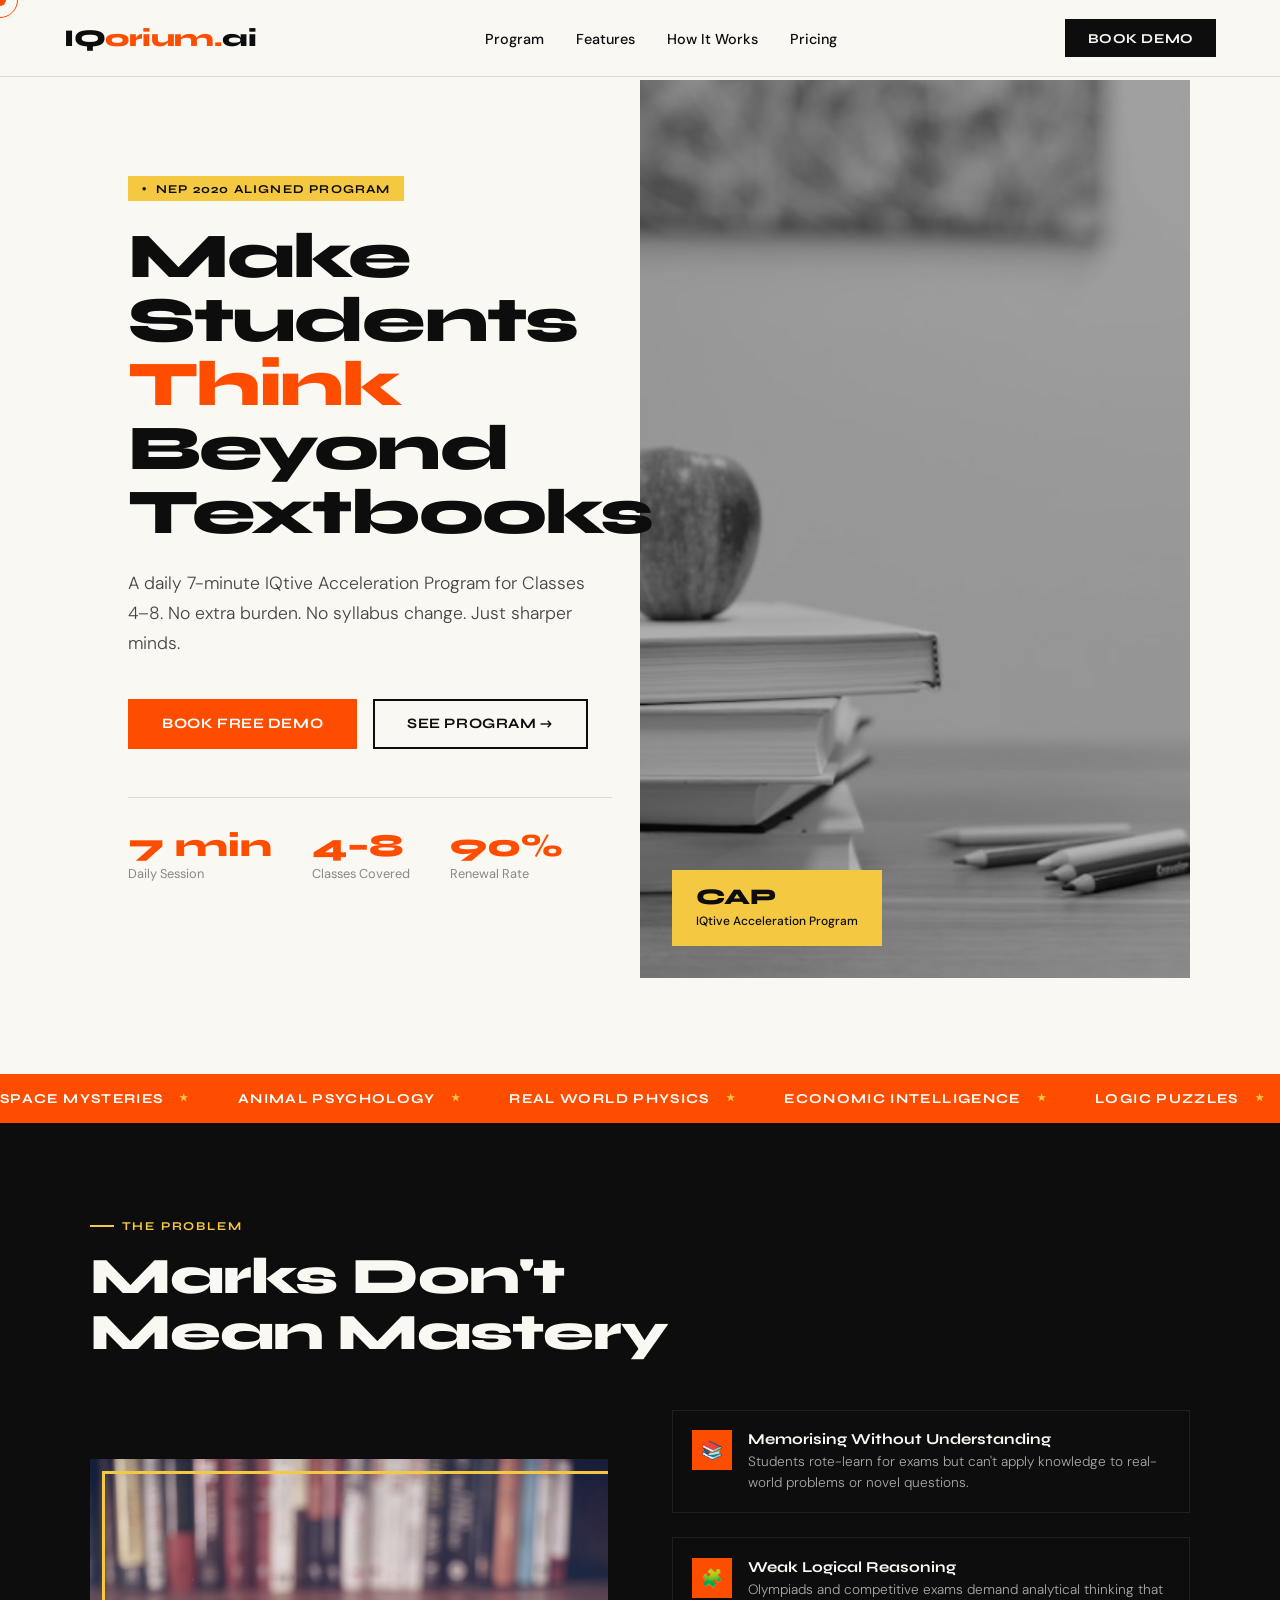
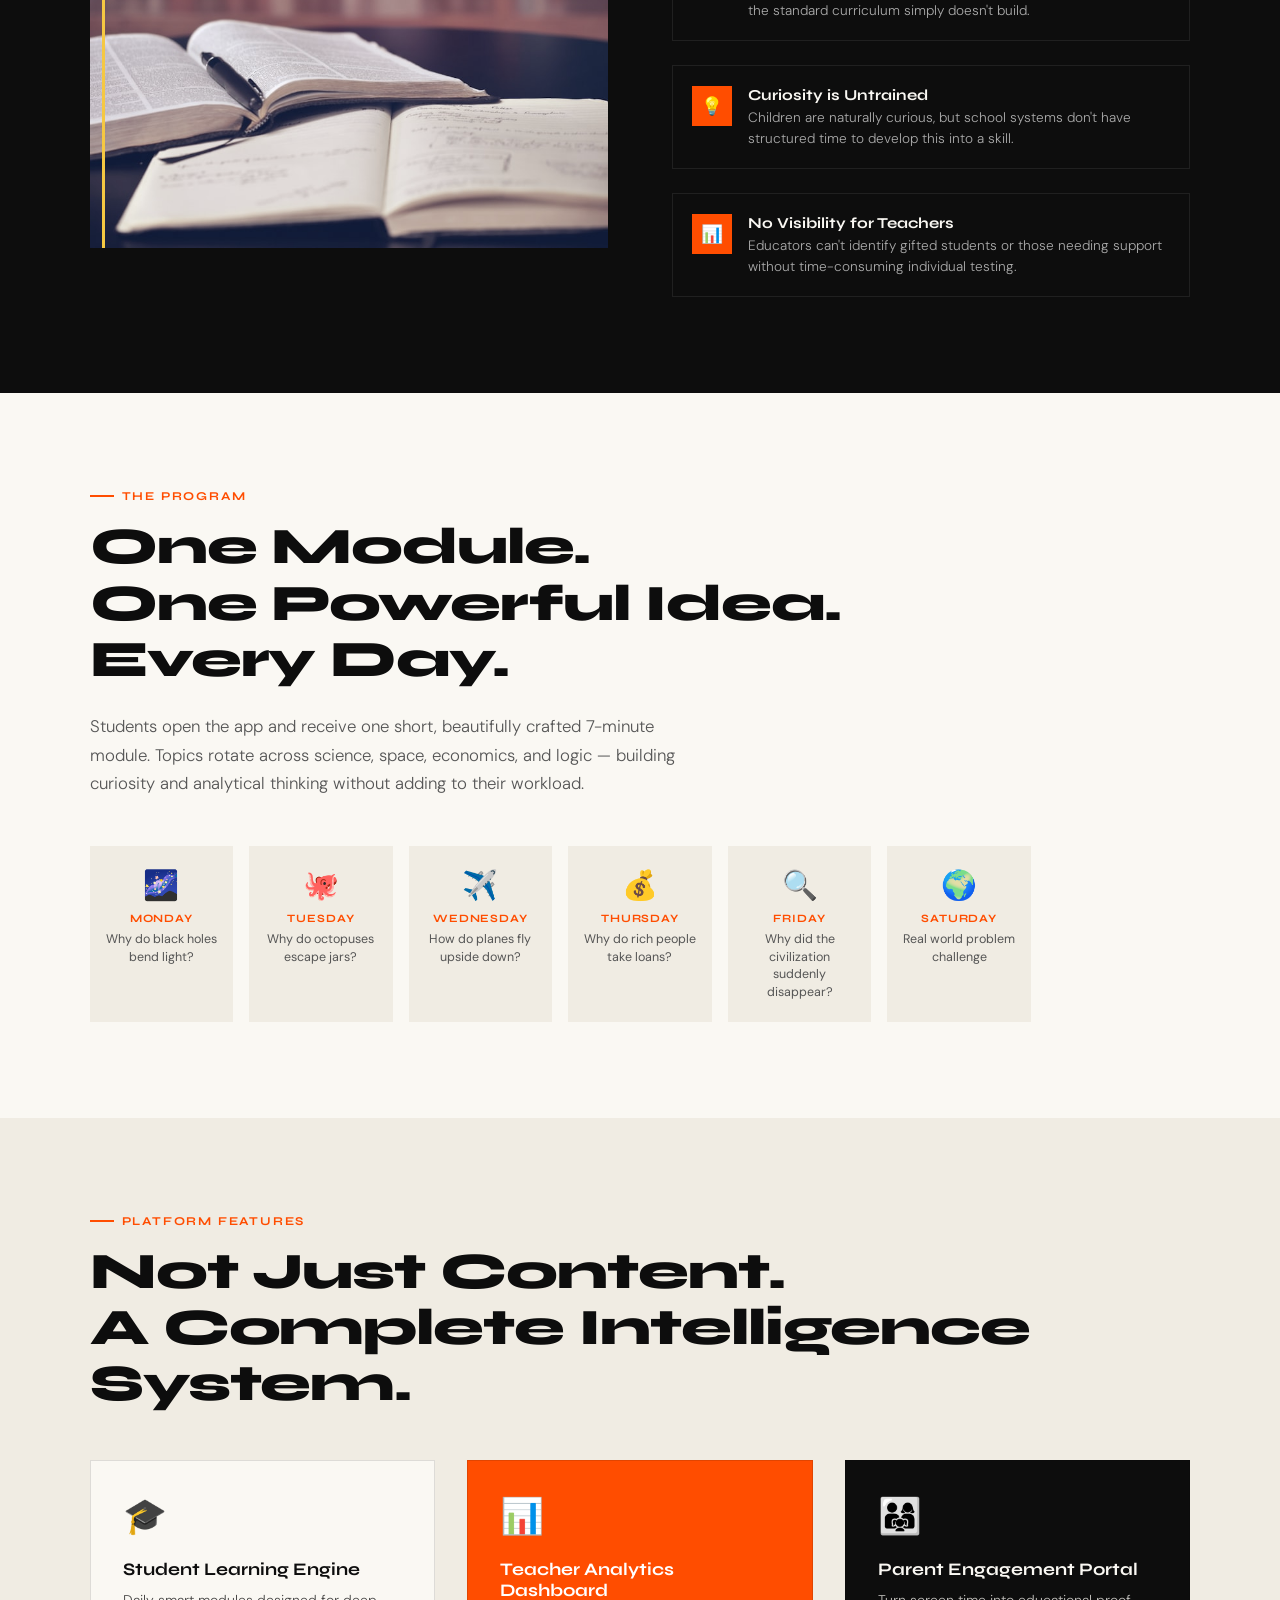
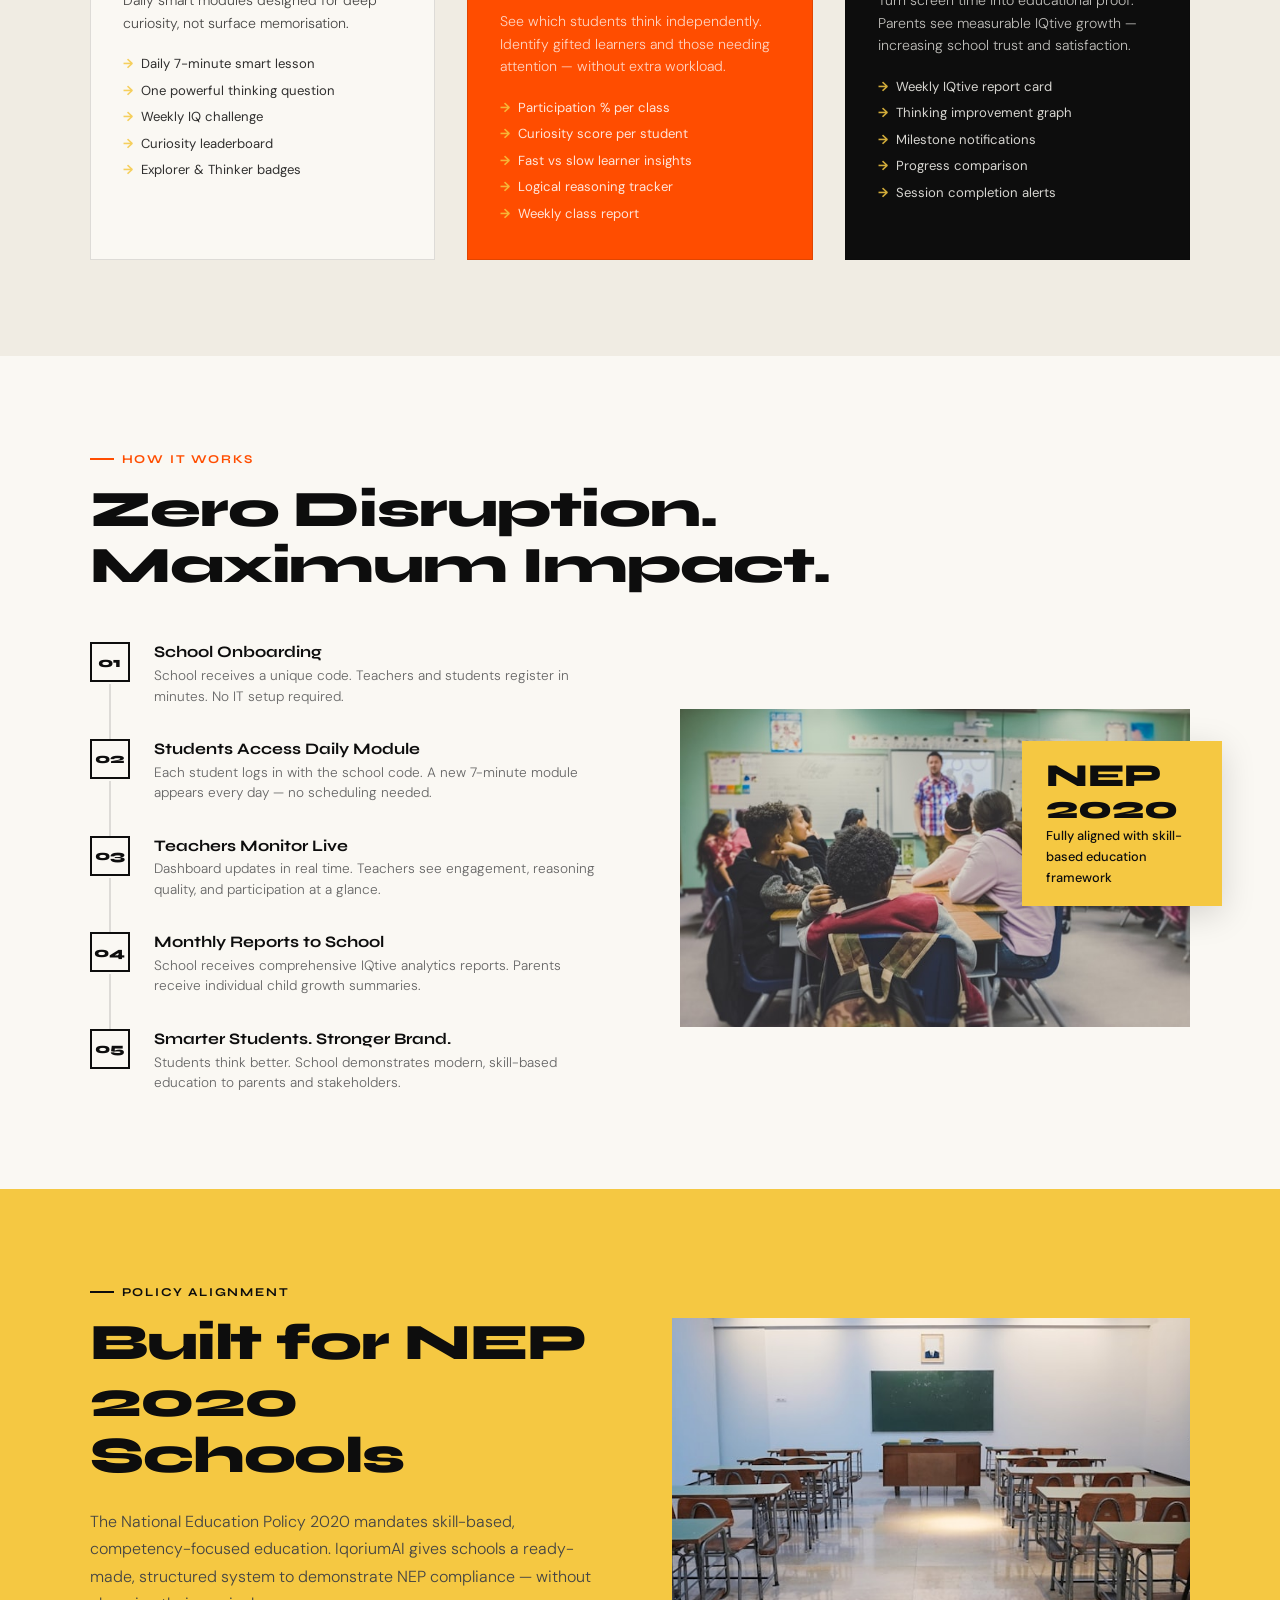
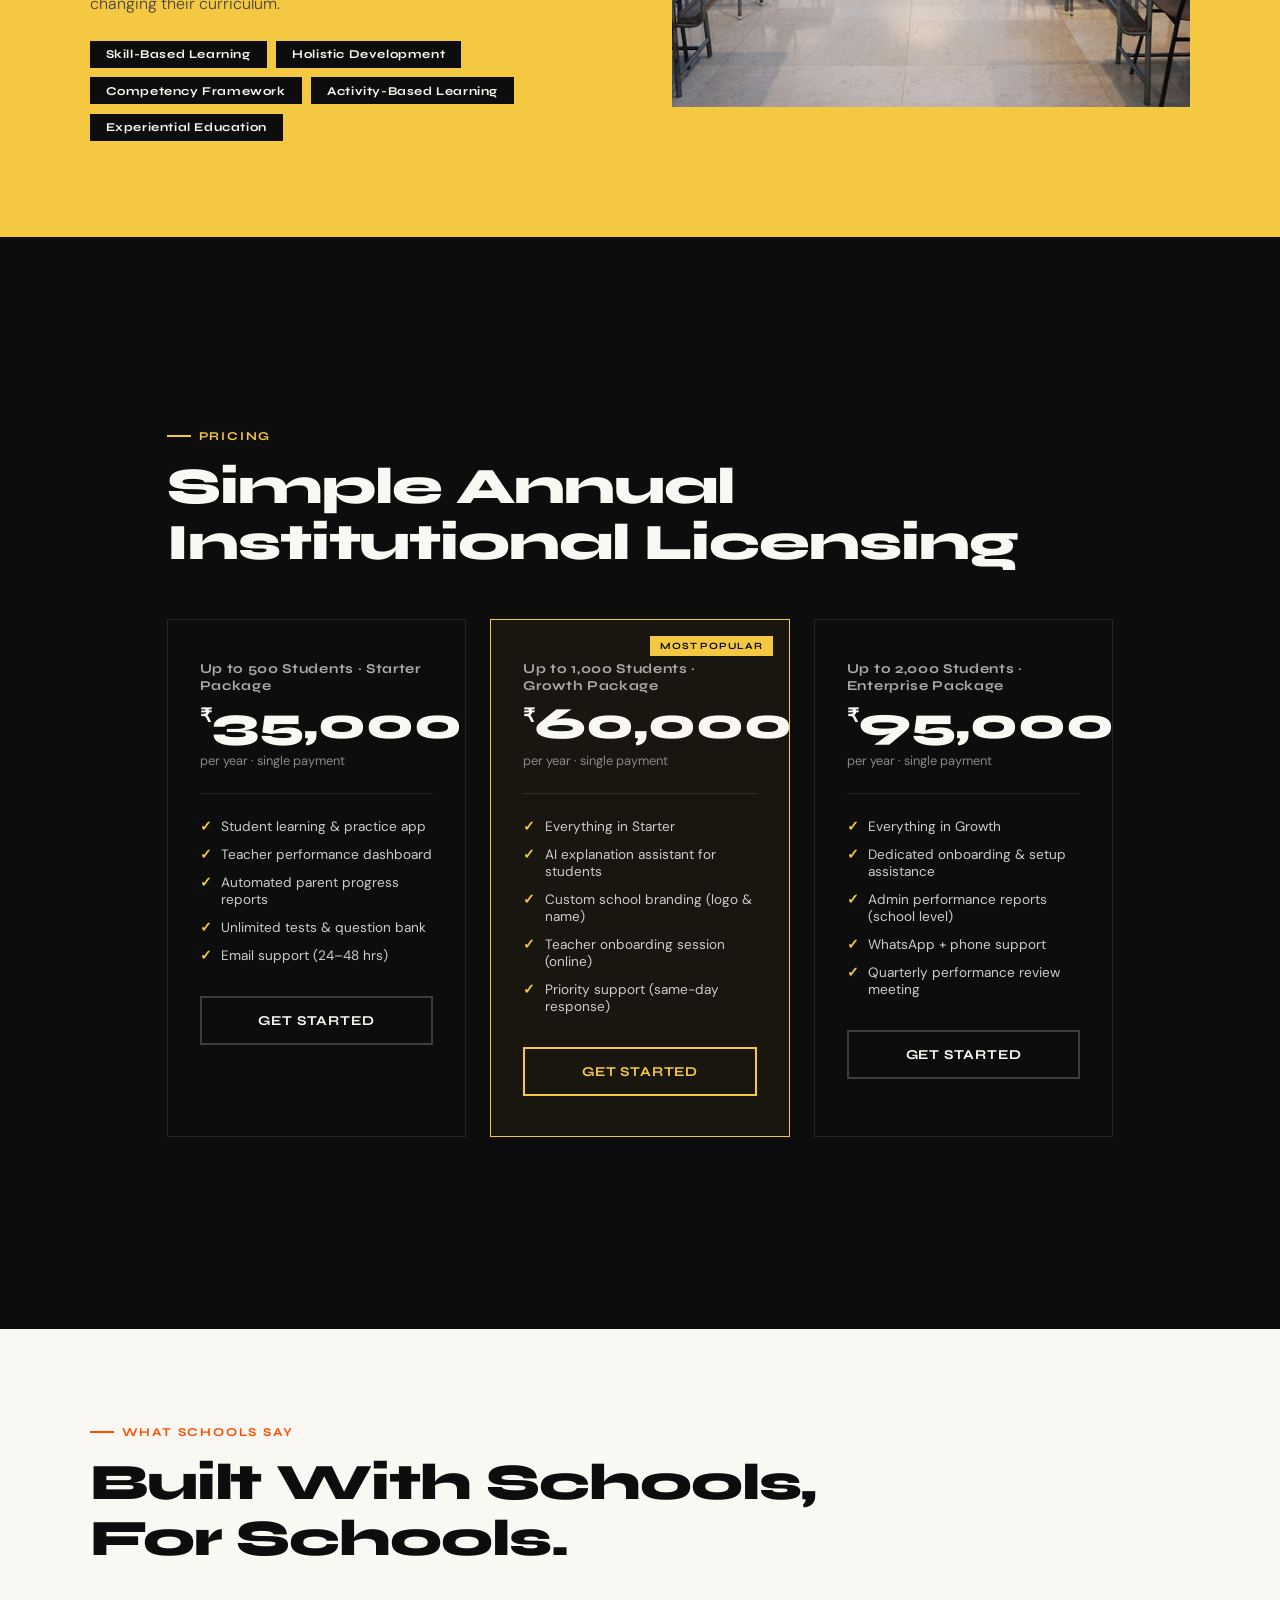
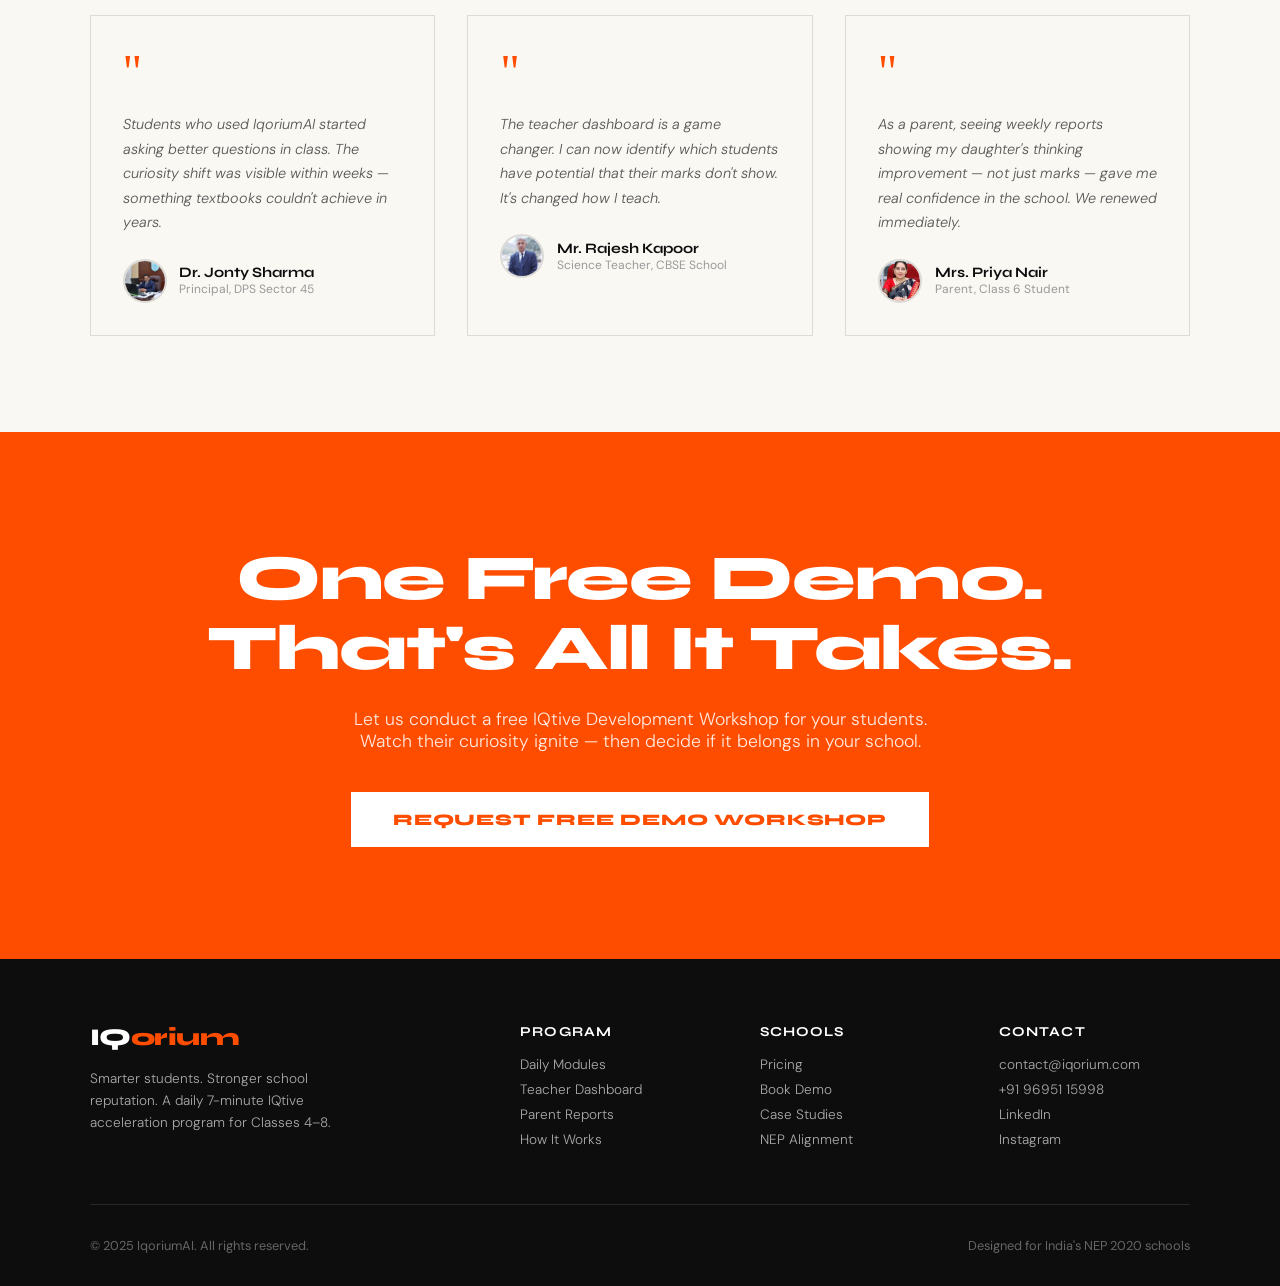
==== commit bbf1bbc8: "Program Commit Removed the Sunday day card from the schedule." ====
--- a/index.html
+++ b/index.html
@@ -198,11 +198,7 @@
           <div class="day-name">Saturday</div>
           <div class="day-topic">Real world problem challenge</div>
         </div>
-        <div class="day-card reveal">
-          <span class="day-emoji">⚡</span>
-          <div class="day-name">Sunday</div>
-          <div class="day-topic">Brain speed challenge</div>
-        </div>
+       
       </div>
     </section>
 
